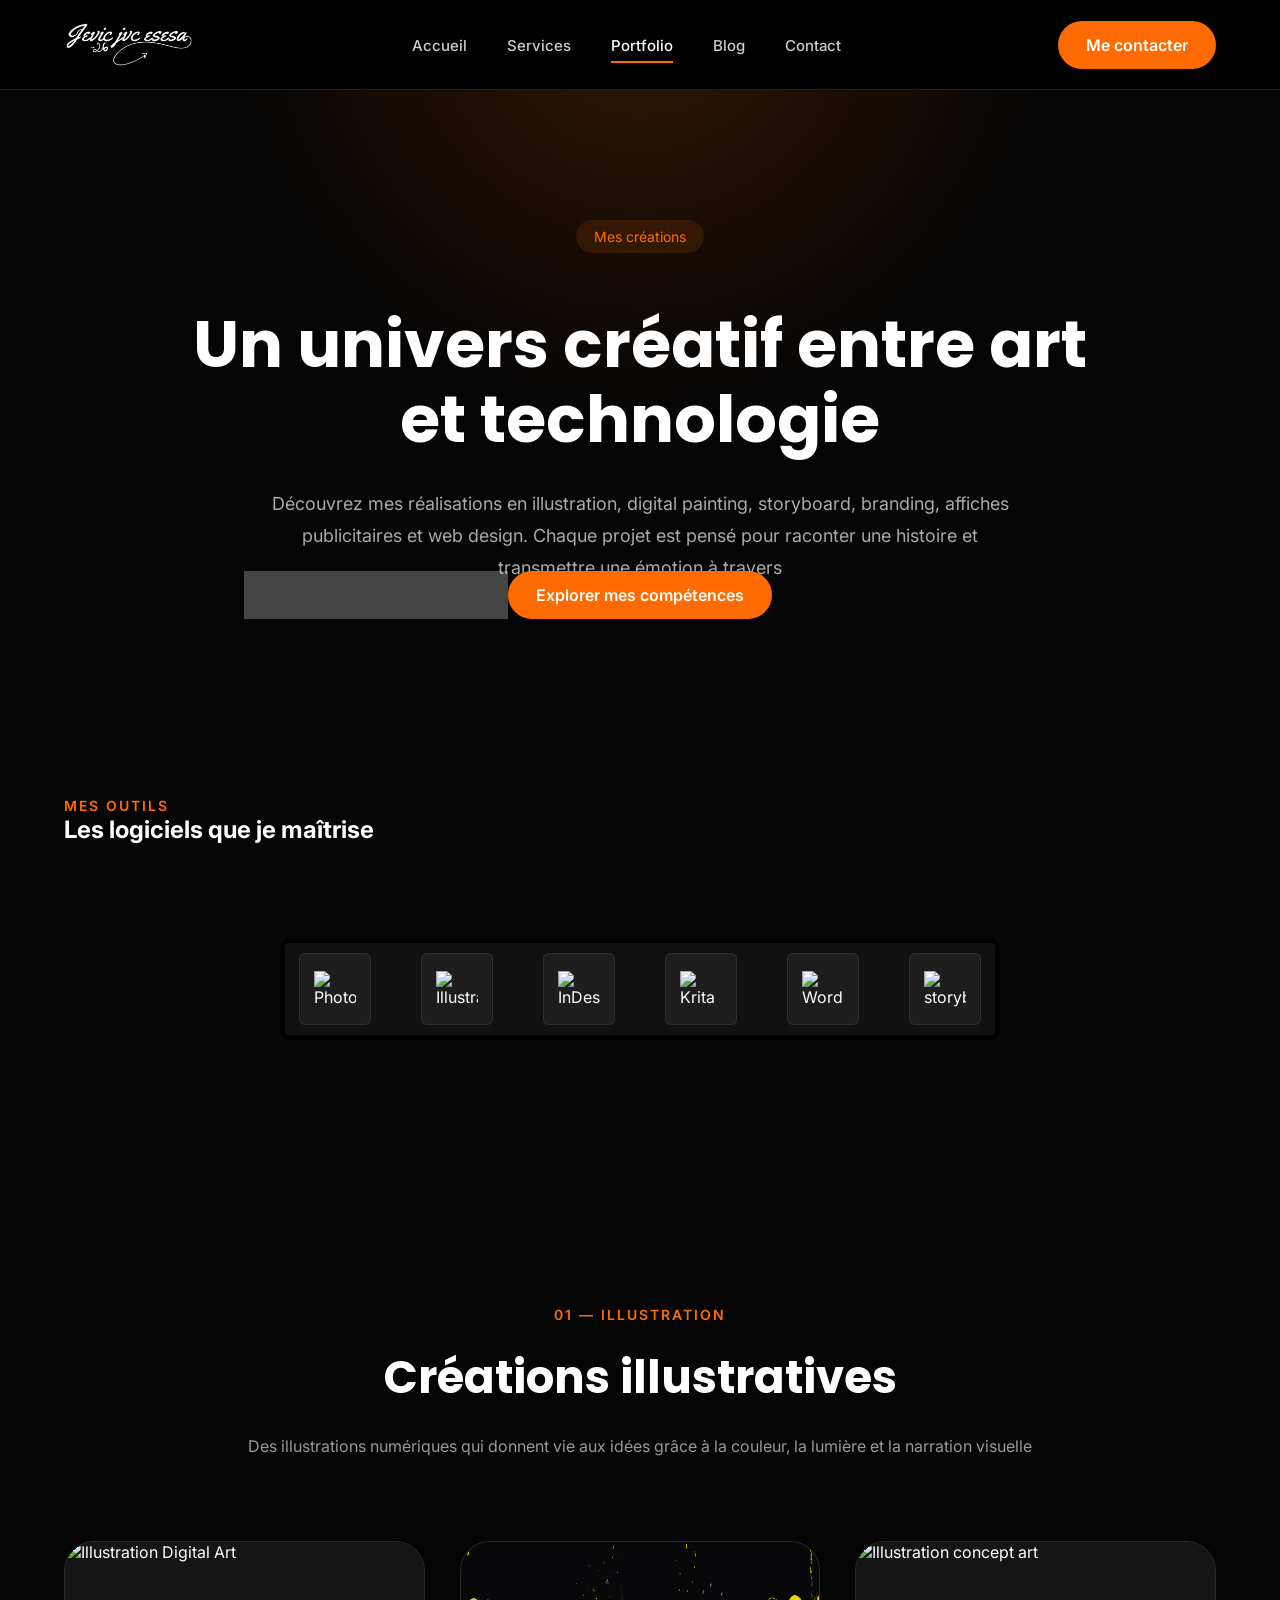
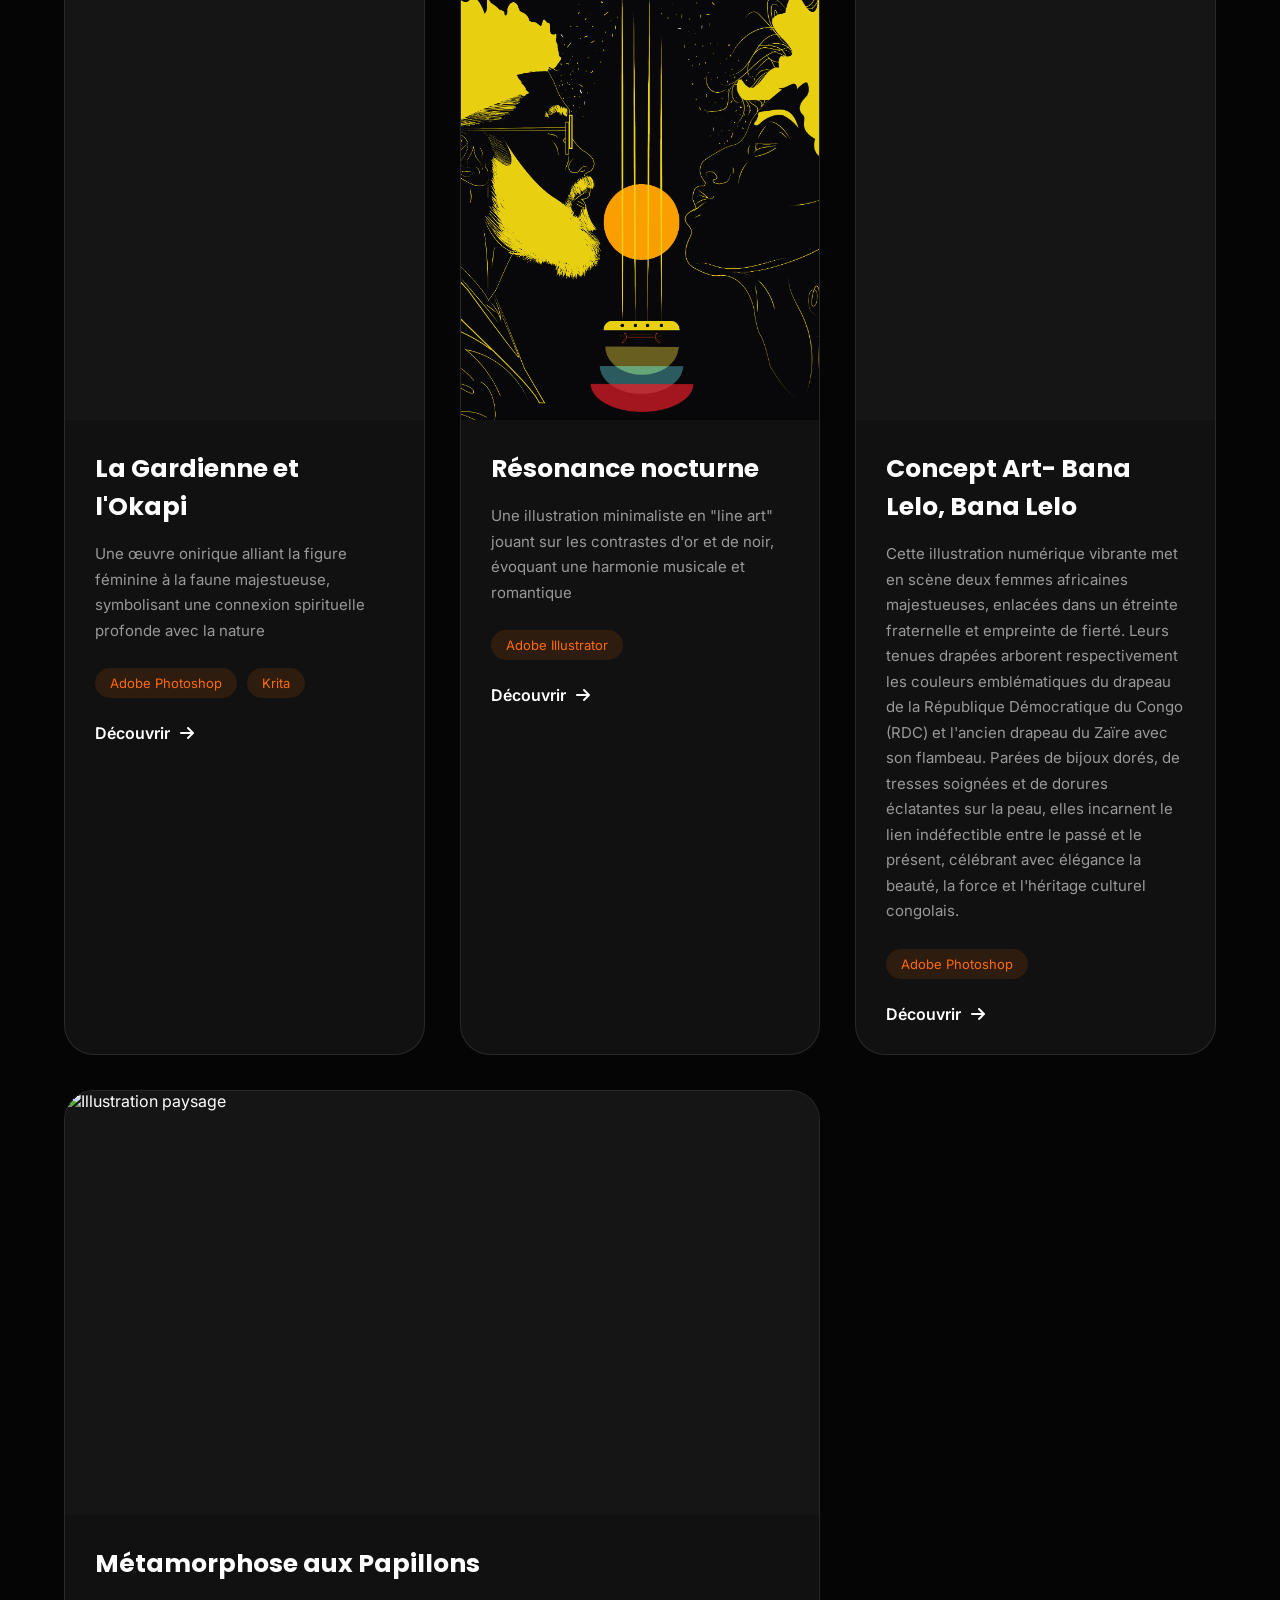
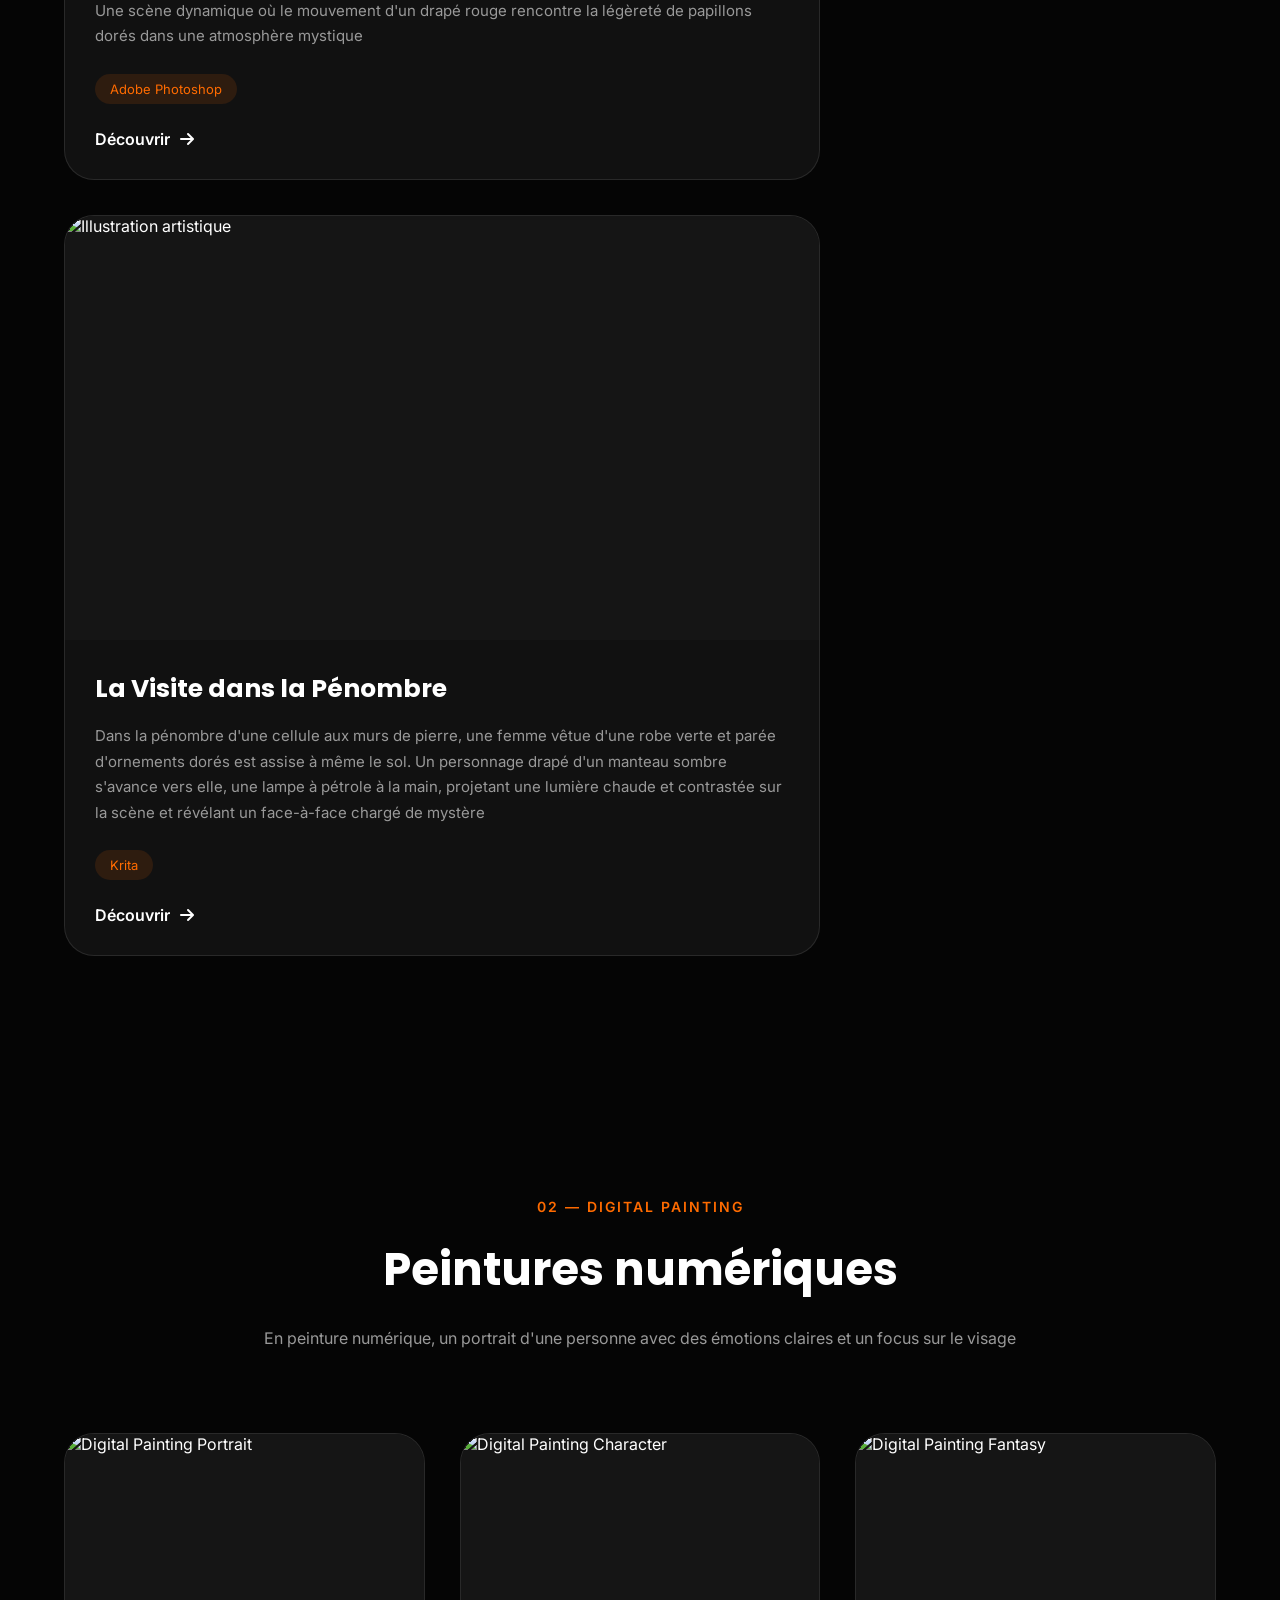
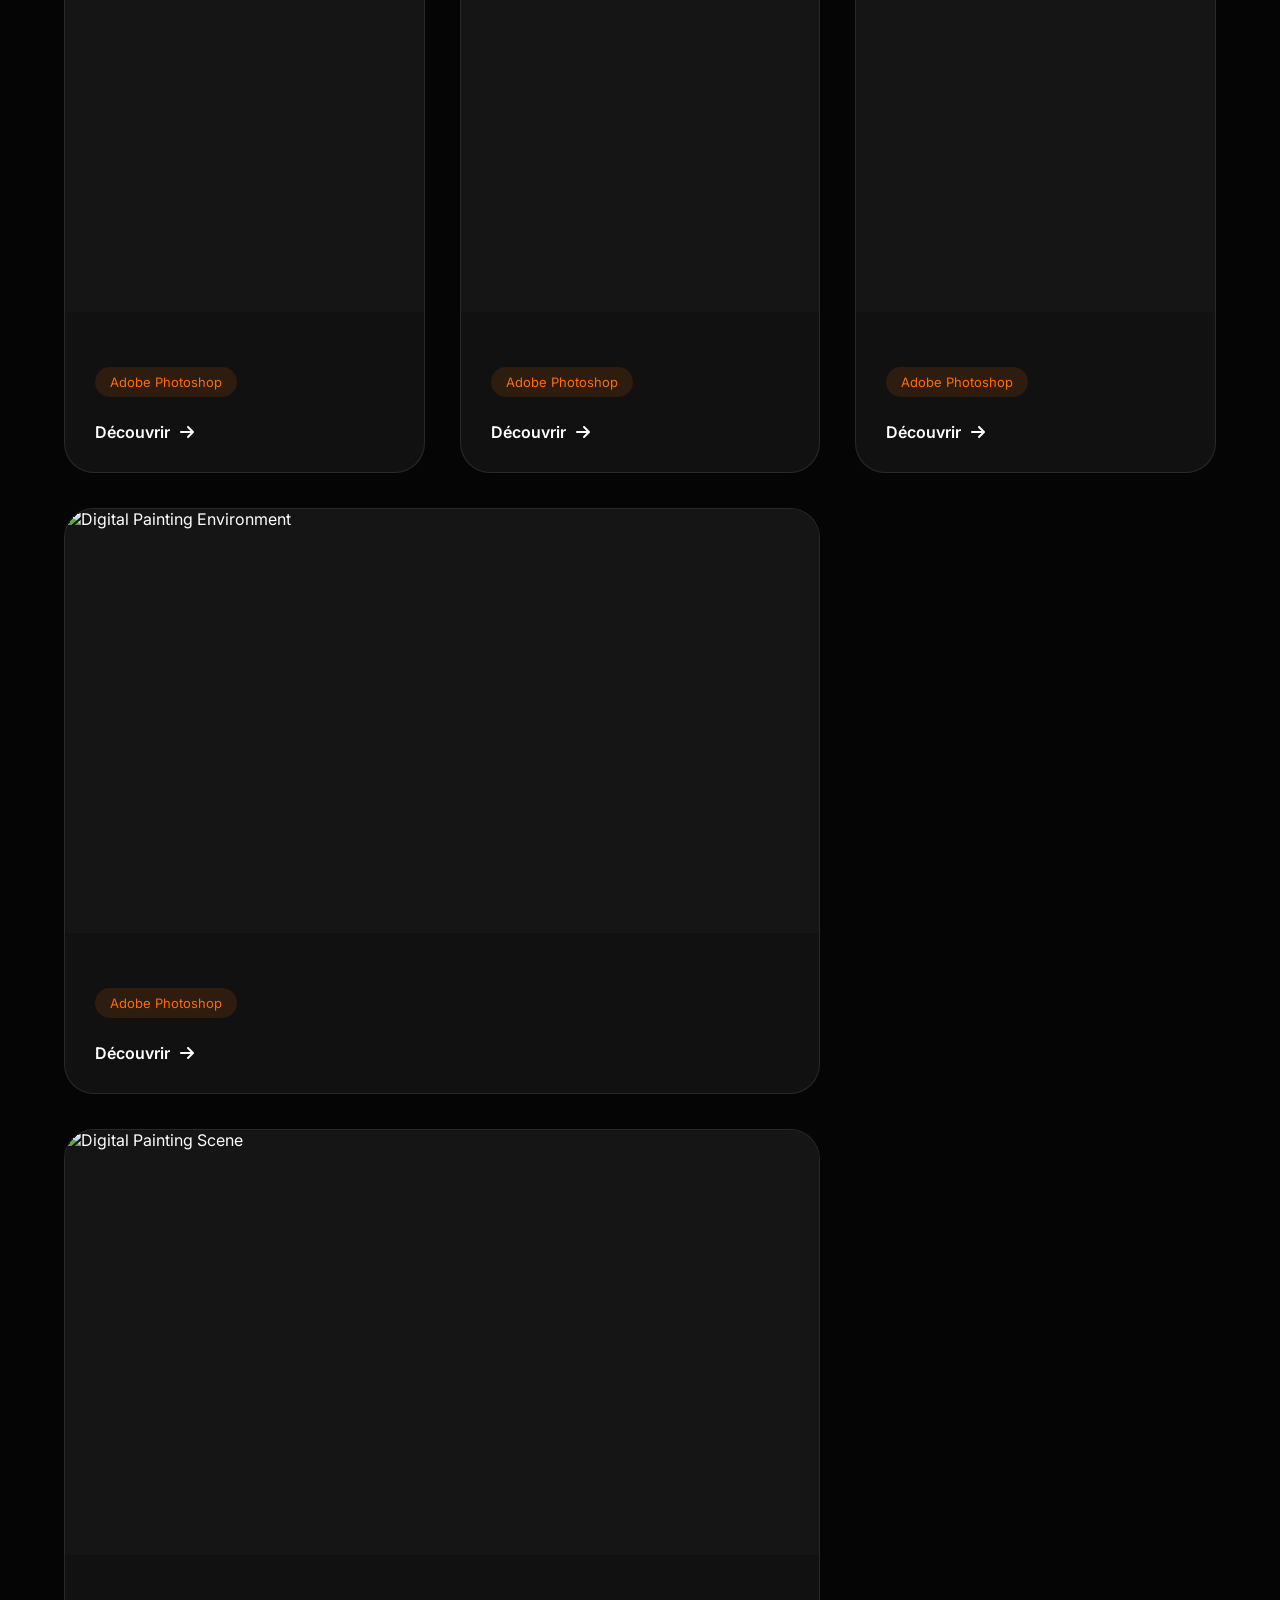
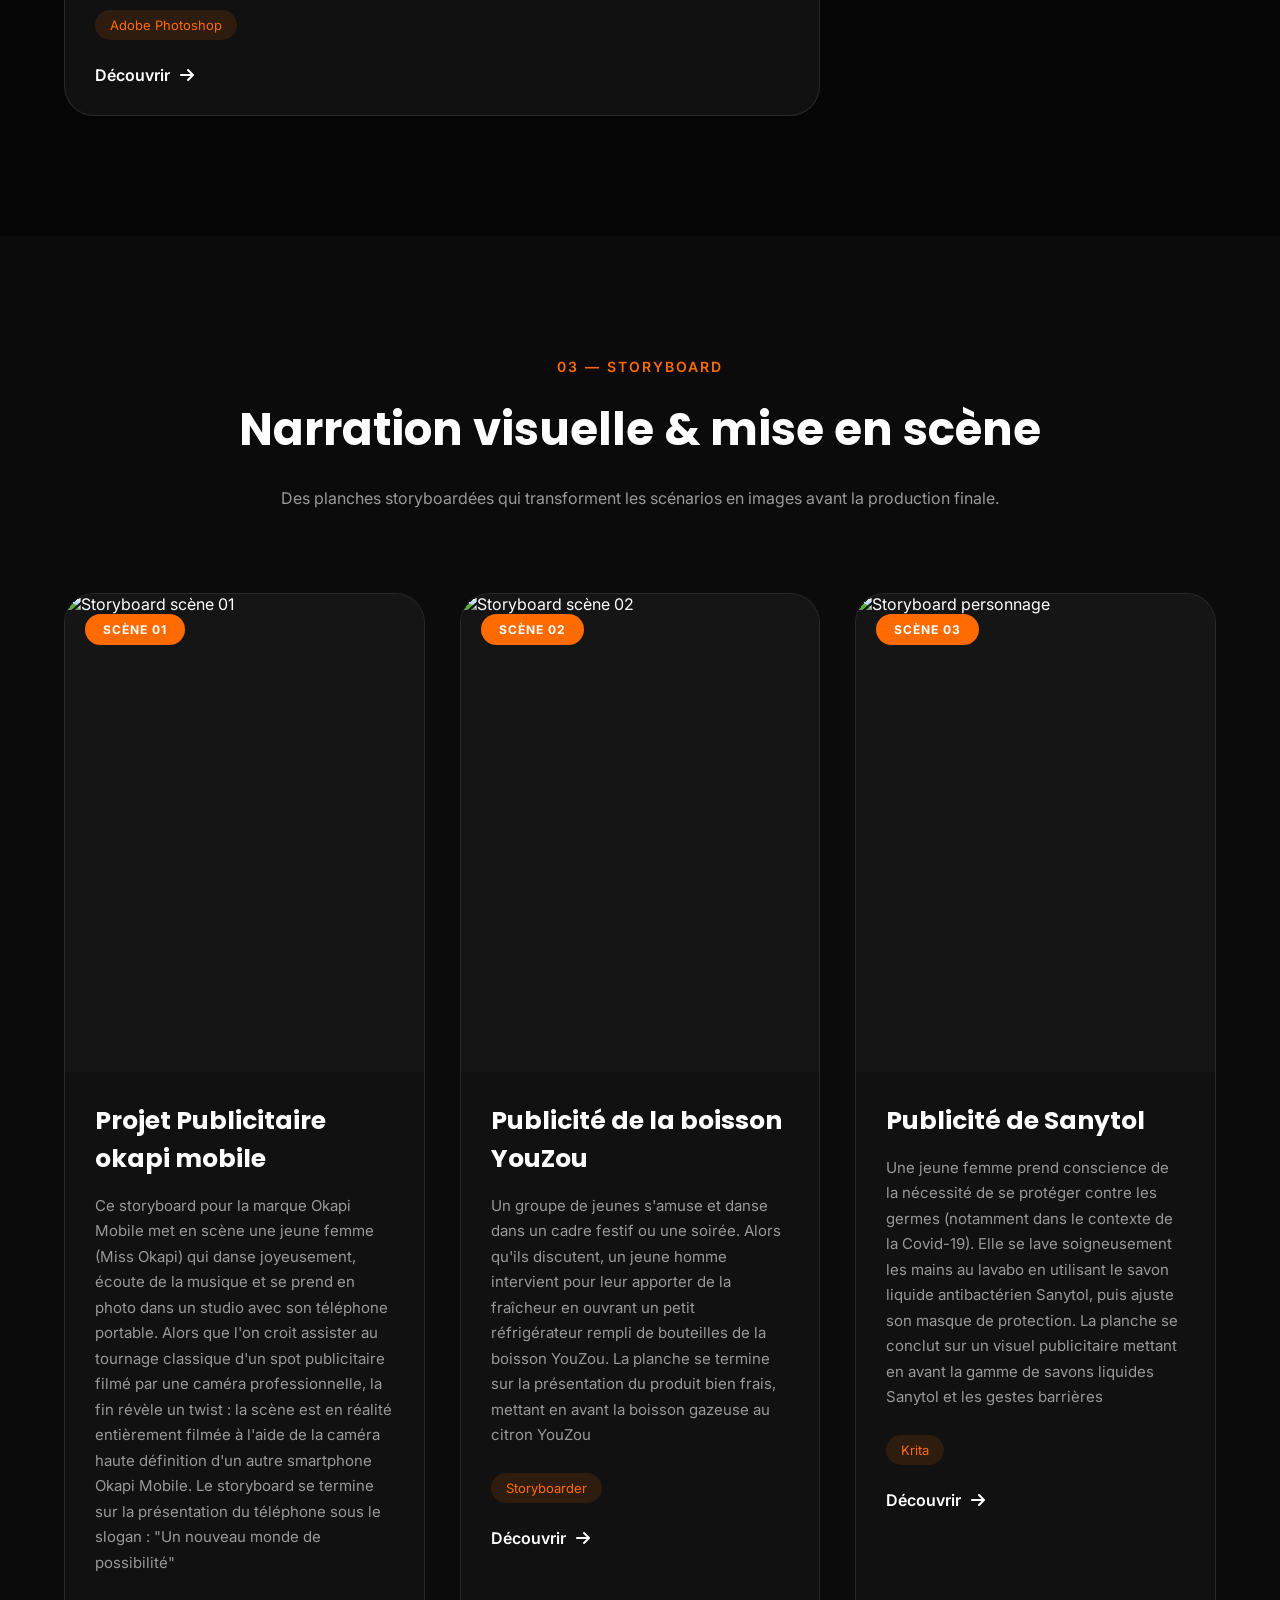
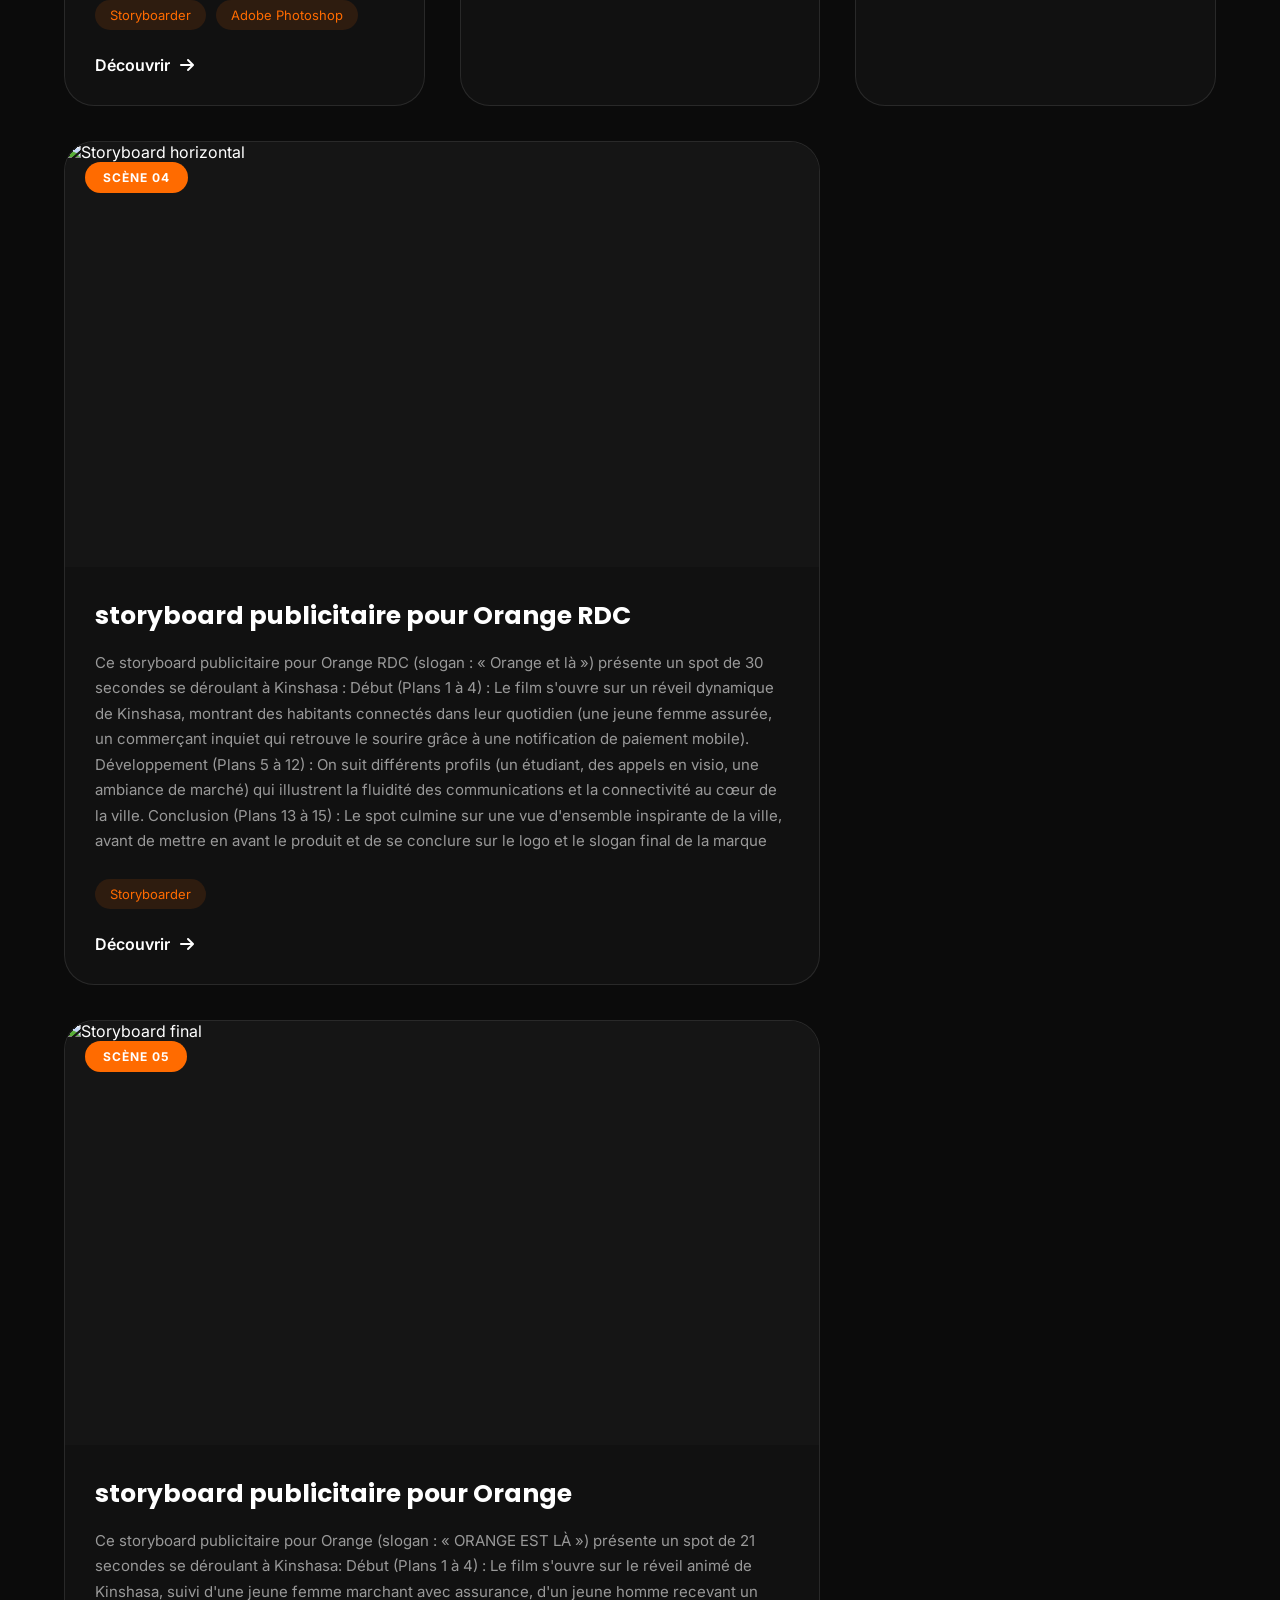
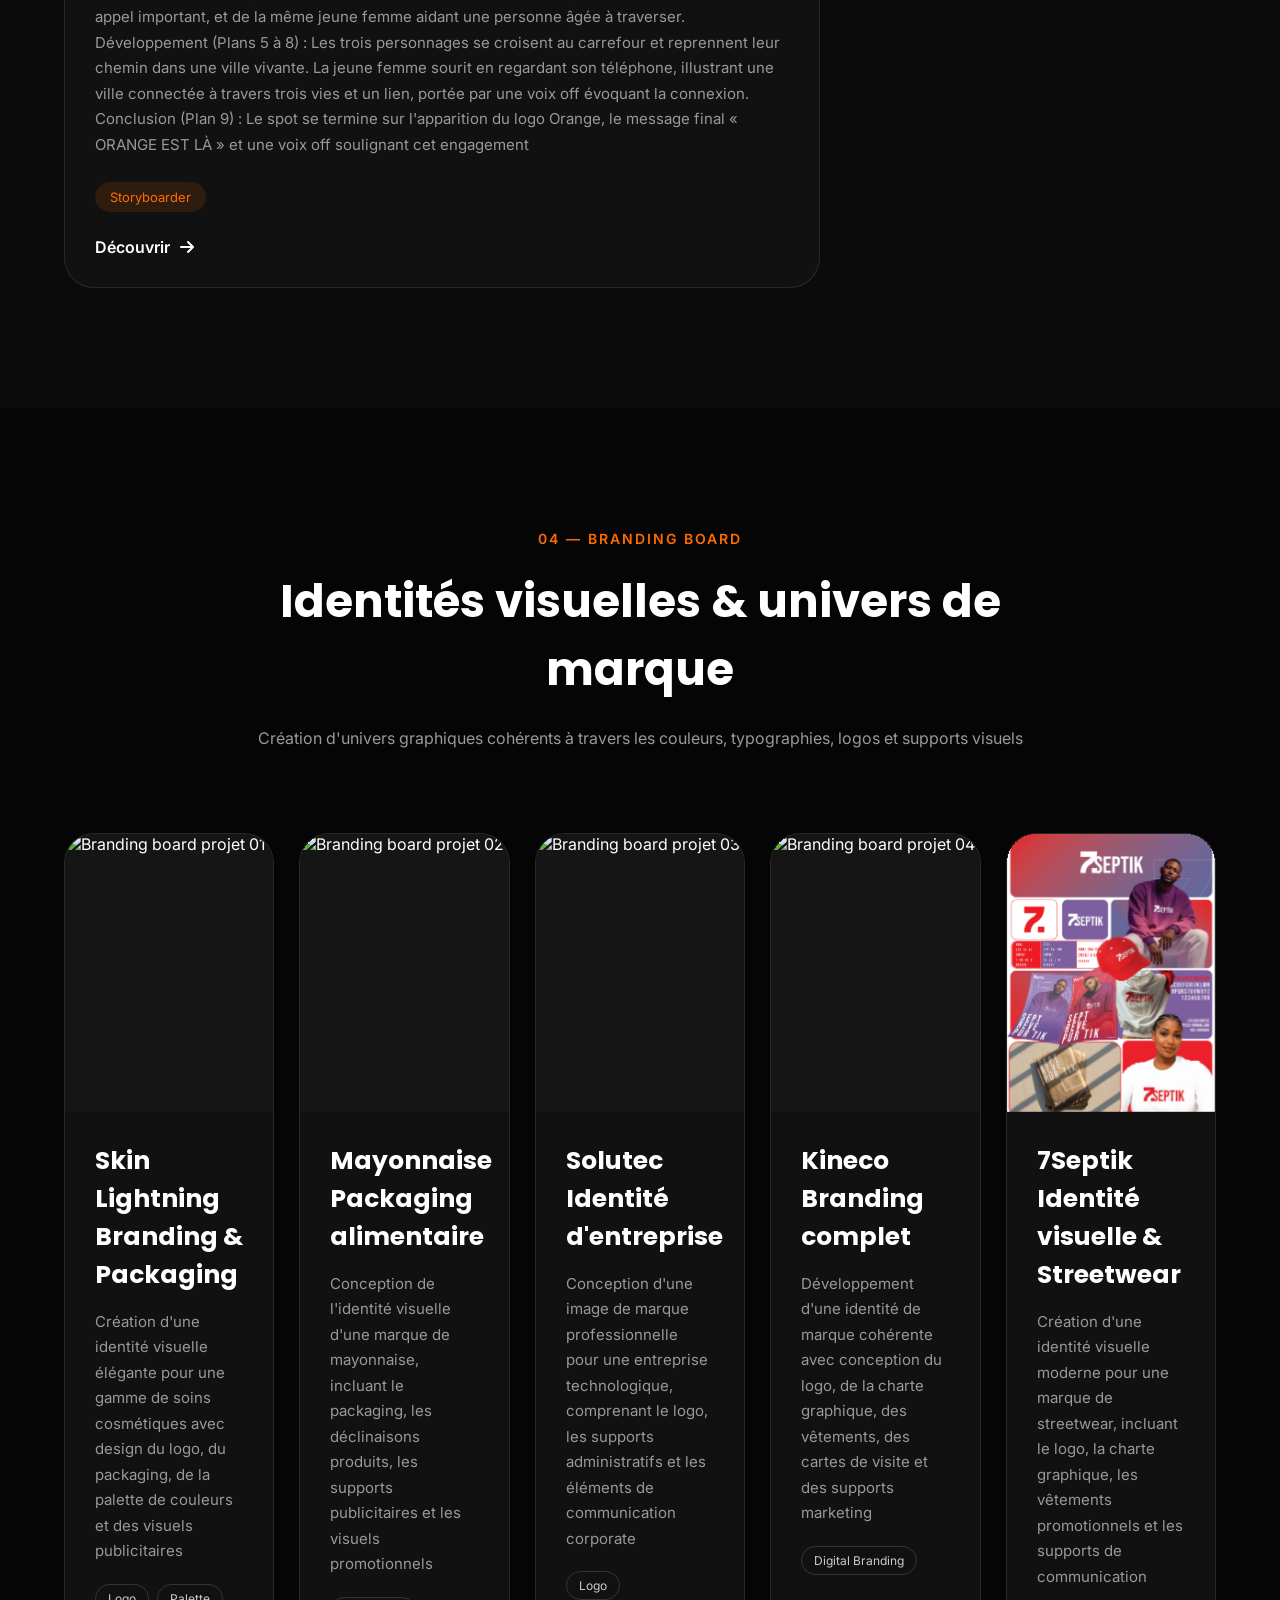
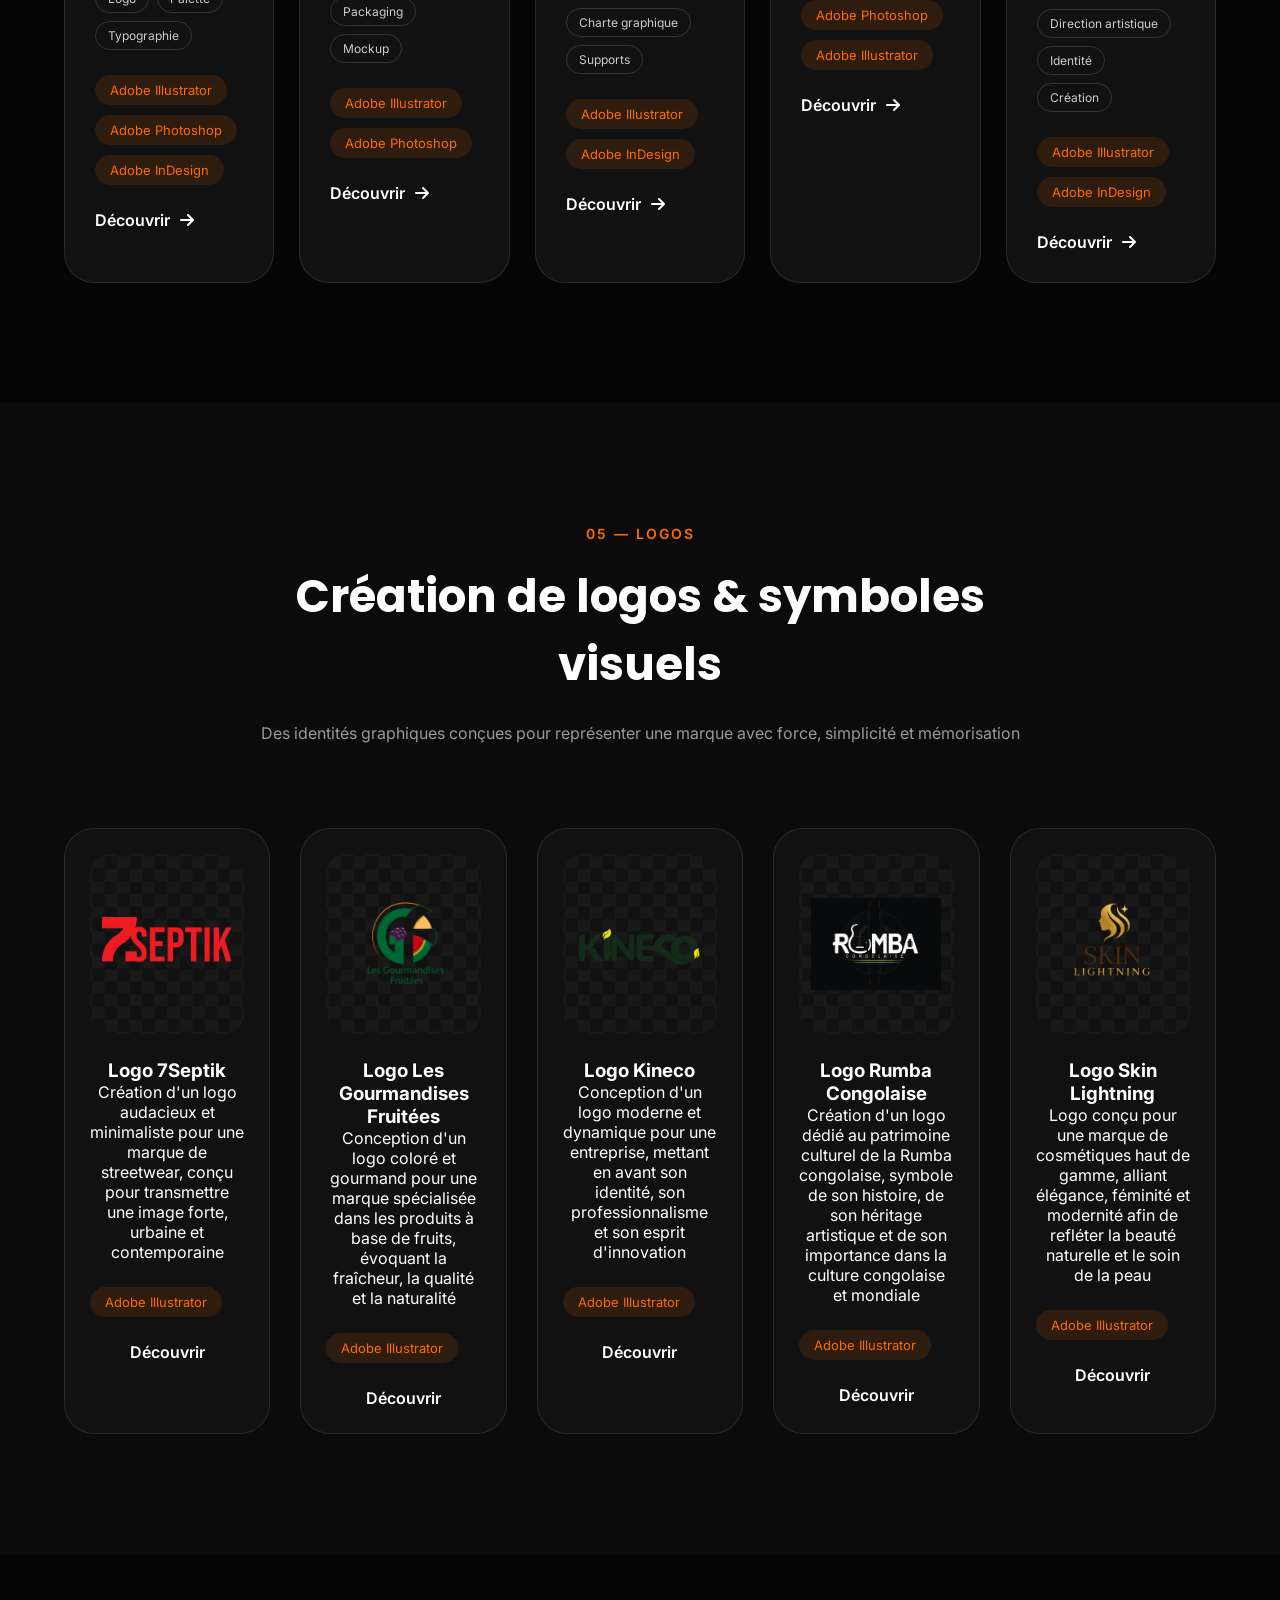
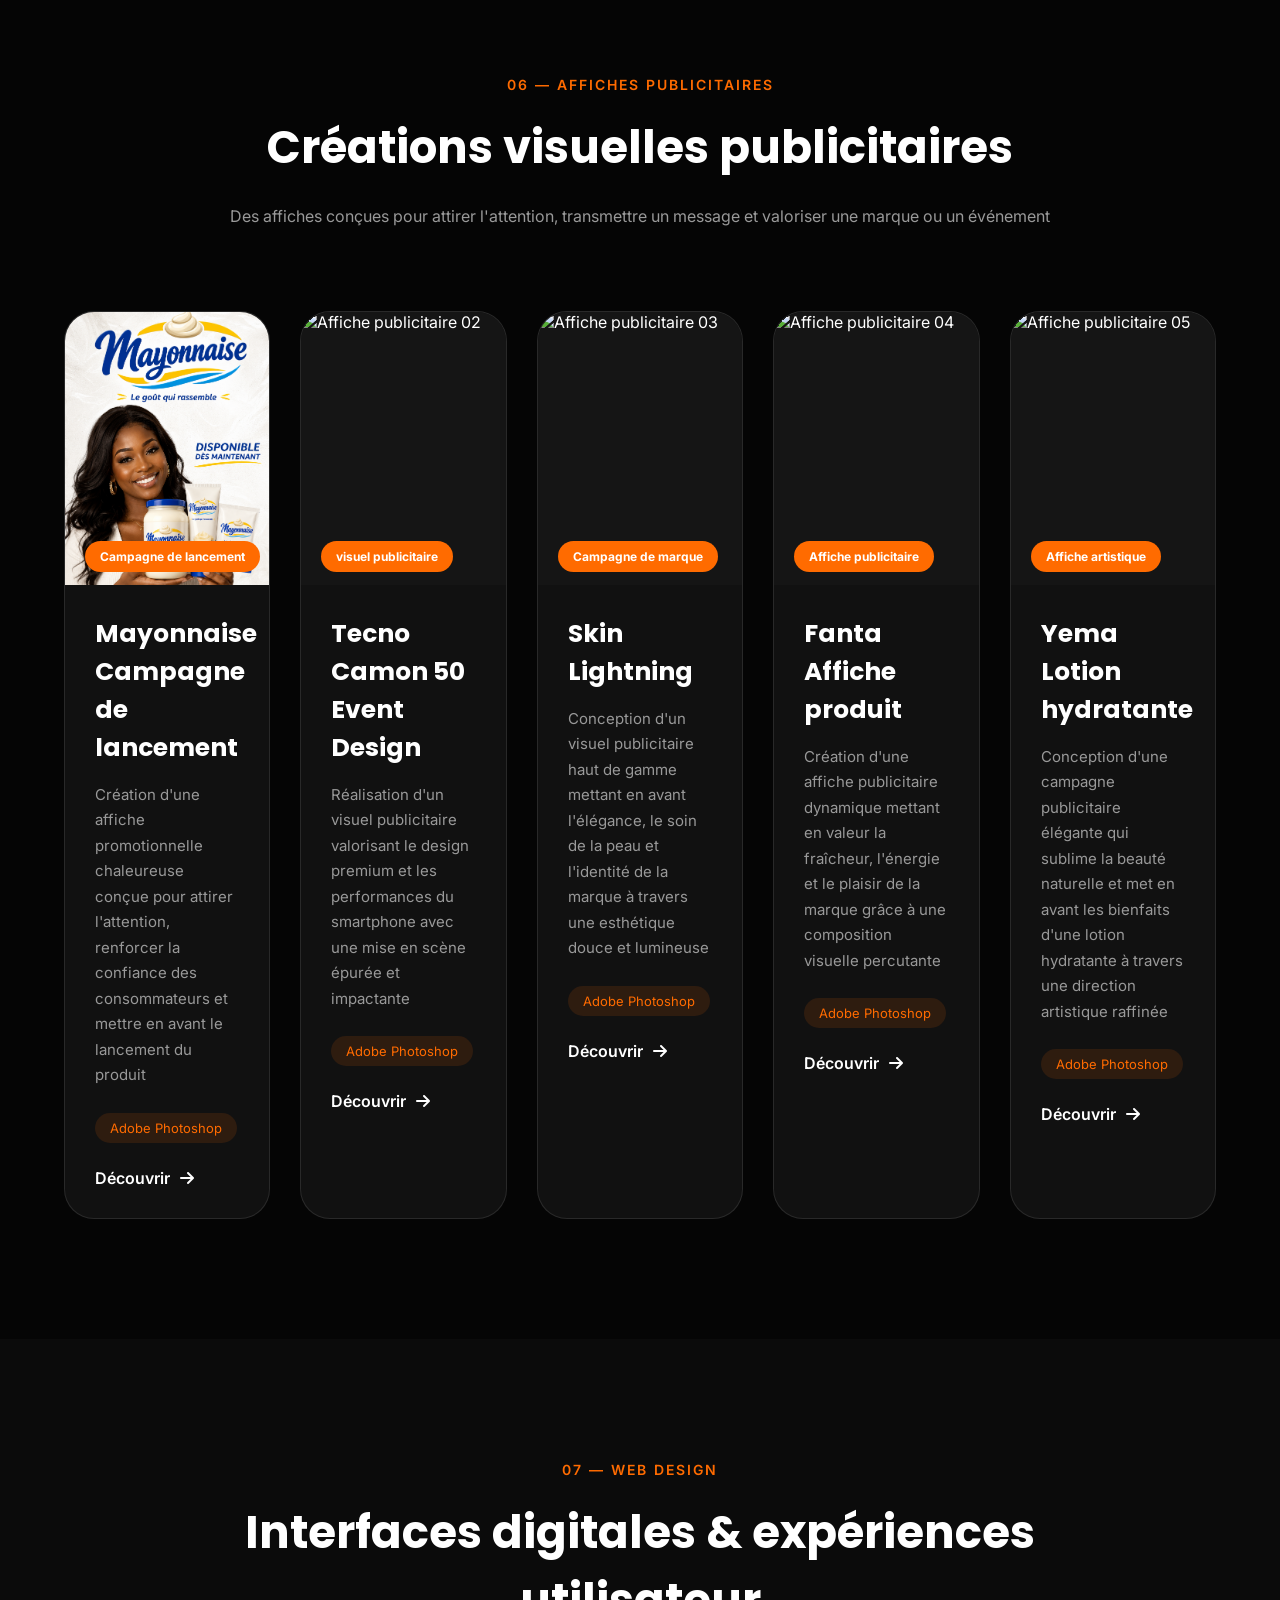
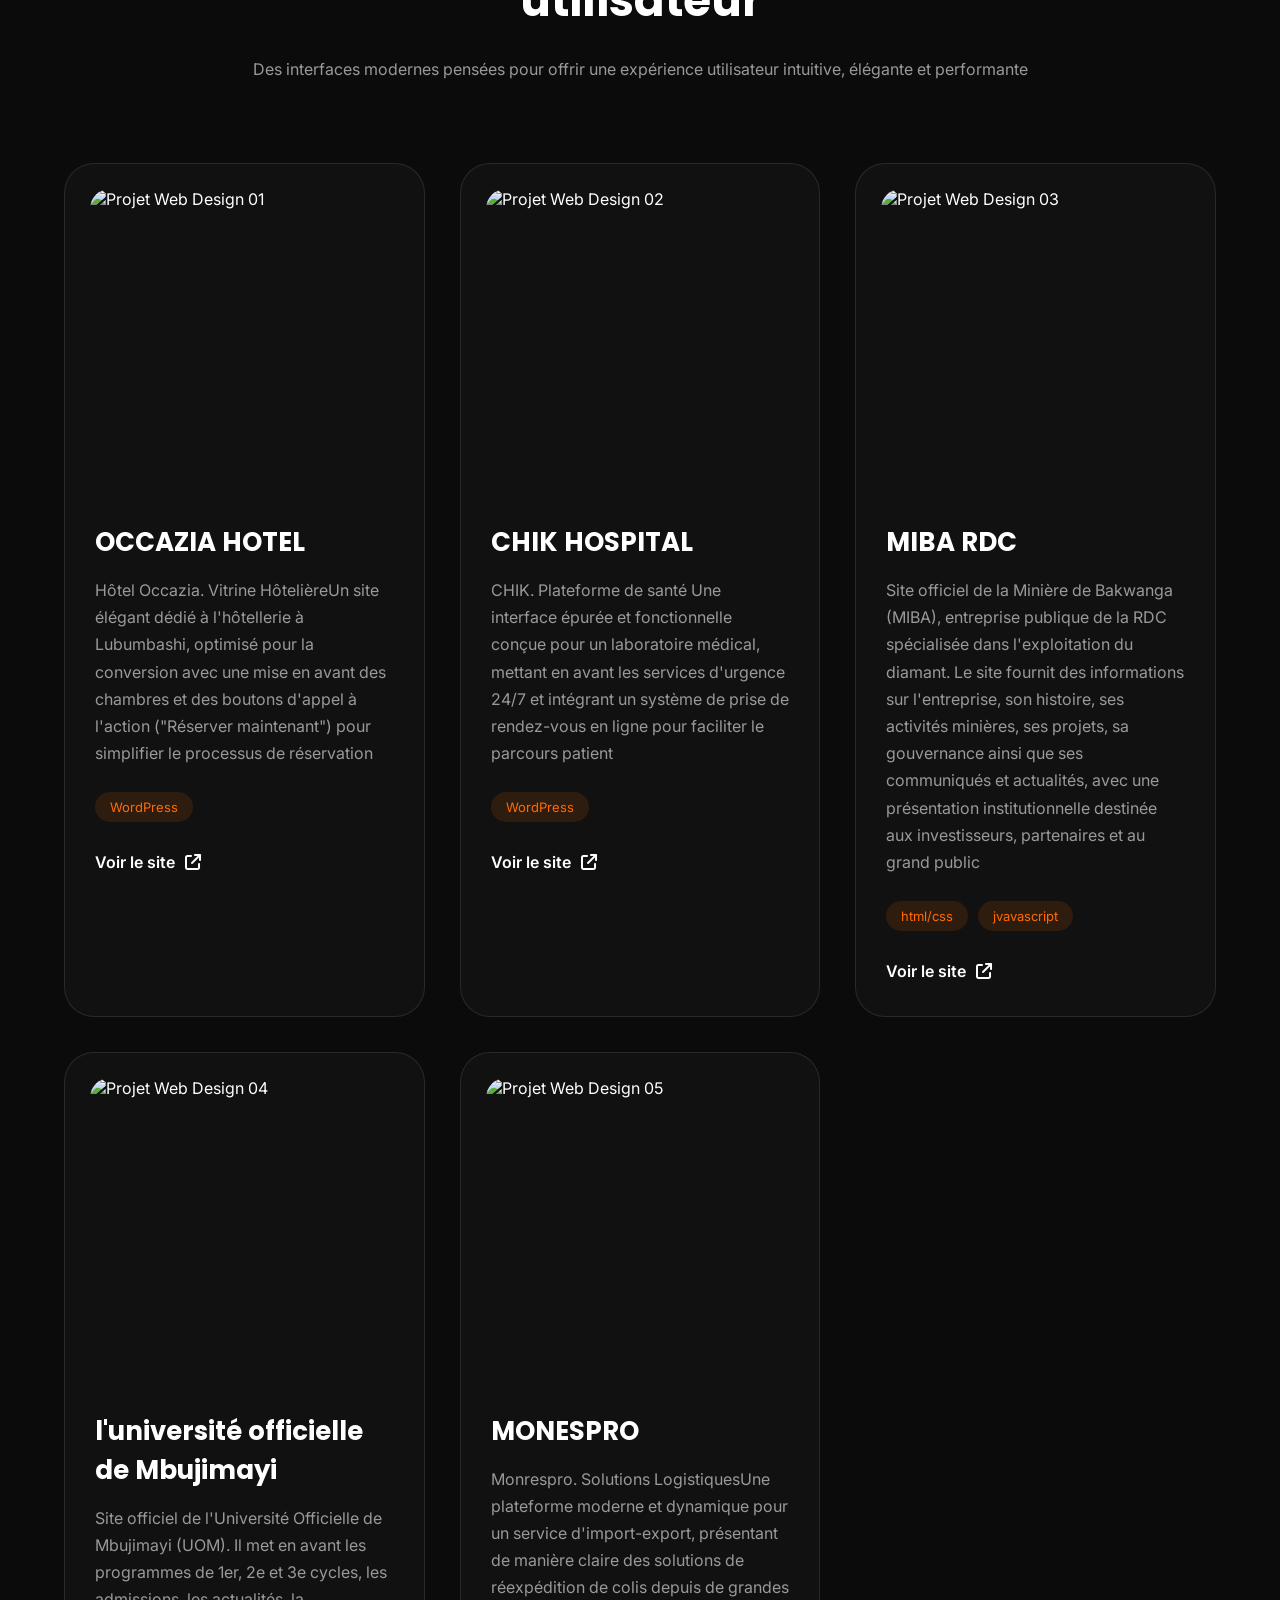
==== portfolio.html @ ac209c05 "Add files via upload" ====
<!DOCTYPE html>
<html lang="fr">

<head>

<meta charset="UTF-8">
<meta name="viewport" content="width=device-width, initial-scale=1.0">

<title>Portfolio | Jevic Esesa</title>


<link rel="stylesheet" href="css/home.css">
<link rel="stylesheet" href="css/portfolio.css">
<link rel="stylesheet" href="css/responsive.css">
<link rel="stylesheet" href="css/animations.css">


<link href="https://fonts.googleapis.com/css2?family=Inter:wght@400;500;600;700;800&family=Poppins:wght@600;700;800&display=swap" rel="stylesheet">


<link rel="stylesheet" href="https://cdnjs.cloudflare.com/ajax/libs/font-awesome/6.5.0/css/all.min.css">


</head>

<script src="js/main.js"></script>
<script src="js/portfolio.js"></script>

<body>




<!-- ================= HEADER ================= -->


<header class="header">


<div class="container nav-container">


<!-- LOGO -->

<a href="index.html" class="logo">

<img src="assets/logos/jvc logo.jpg"
alt="Logo Jevic Esesa">

</a>





<!-- MENU -->


<nav class="nav">

<ul>


<li>
<a href="index.html">
Accueil
</a>
</li>


<li>
<a href="services.html">
Services
</a>
</li>


<li>
<a href="portfolio.html" class="active">
Portfolio
</a>
</li>


<li>
<a href="blog.html">
Blog
</a>
</li>


<li>
<a href="contact.html">
Contact
</a>
</li>


</ul>

</nav>





<a href="contact.html" class="btn-primary">

Me contacter

</a>





<div class="menu-toggle">

<i class="fa-solid fa-bars"></i>

</div>



</div>


</header>








<!-- ================= HERO PORTFOLIO ================= -->



<section class="portfolio-hero">


<div class="container">


<span class="hero-tag">

Mes créations

</span>




<h1>

Un univers créatif
entre art et technologie

</h1>




<p>

Découvrez mes réalisations en illustration,
digital painting, storyboard, branding,
affiches publicitaires et web design.

Chaque projet est pensé pour raconter
une histoire et transmettre une émotion à travers

</p>




<a href="#competences" class="btn-primary">

Explorer mes compétences

</a>



</div>


</section>





<!-- ================= COMPETENCES ================= -->


<section class="skills-section" id="competences">


<div class="container">



<div class="section-title">


<span class="section-tag">

Mes outils

</span>


<h2>

Les logiciels que je maîtrise

</h2>


</div>

<!-- ZONE ANIMATION PERSONNALISEE -->


<div class="custom-animation-zone">


<!--
============================================

INSERER ICI TON CODE D'ANIMATION
DES LOGOS LOGICIELS

============================================
-->
<div class="tools-section">

    <div class="tools-bar">
        <div class="tool-item" data-name="Photoshop">
            <img src="https://images.seeklogo.com/logo-png/38/1/adobe-photoshop-logo-png_seeklogo-380560.png" alt="Photoshop">
        </div>

        <div class="tool-item" data-name="Illustrator">
            <img src="https://images.seeklogo.com/logo-png/38/1/adobe-illustrator-logo-png_seeklogo-380559.png" alt="Illustrator">
        </div>

        <div class="tool-item" data-name="InDesign">
            <img src="https://images.seeklogo.com/logo-png/38/1/adobe-indesign-logo-png_seeklogo-380561.png" alt="InDesign">
        </div>

        <div class="tool-item" data-name="Krita">
            <img src="https://images.seeklogo.com/logo-png/51/1/krita-logo-png_seeklogo-510258.png" alt="Krita">
        </div>

        <div class="tool-item" data-name="WordPress">
            <img src="https://images.seeklogo.com/logo-png/29/1/wordpress-icon-logo-png_seeklogo-299143.png" alt="WordPress">
        </div>
                <div class="tool-item" data-name="storyboarder">
            <img src="https://appimage.github.io/database/storyboarder/icons/512x512/storyboarder.png" alt="storyboarder">
        </div>
    </div>
</div>



</div>



</div>


</section>
<!-- ================= ILLUSTRATION PORTFOLIO ================= -->


<section class="portfolio-category illustration-section">


<div class="container">



<div class="category-header">


<span class="section-tag">

01 — Illustration

</span>


<h2>

Créations illustratives

</h2>


<p>

Des illustrations numériques qui donnent
vie aux idées grâce à la couleur,
la lumière et la narration visuelle 

</p>


</div>






<div class="illustration-grid">





<!-- PROJET 1 VERTICAL -->


<article class="project-card vertical">


<div class="project-image">


<img src="assets/images/K2.jpg"
alt="Illustration Digital Art">


</div>




<div class="project-content">


<h3>

La Gardienne et l'Okapi

</h3>



<p>

Une œuvre onirique alliant la figure féminine à la faune majestueuse, 
symbolisant une connexion spirituelle profonde avec la nature

</p>



<div class="project-info">


<span>
Adobe Photoshop
</span>


<span>
Krita
</span>


</div>




<a href="assets/images/K2.jpg" class="project-btn">

Découvrir

<i class="fa-solid fa-arrow-right"></i>

</a>



</div>


</article>









<!-- PROJET 2 VERTICAL -->


<article class="project-card vertical">


<div class="project-image">


<img src="assets/images/AFFICHE copy-01.jpg"
alt="Illustration personnage">


</div>




<div class="project-content">


<h3>

Résonance nocturne

</h3>



<p>

Une illustration minimaliste en "line art" jouant sur les contrastes d'or et de noir, 
évoquant une harmonie musicale et romantique

</p>



<div class="project-info">


<span>
Adobe Illustrator
</span>

</div>




<a href="assets/images/AFFICHE copy-01.jpg" class="project-btn">

Découvrir

<i class="fa-solid fa-arrow-right"></i>

</a>



</div>


</article>










<!-- PROJET 3 VERTICAL -->


<article class="project-card vertical">


<div class="project-image">


<img src="assets/images/BANA LEO BANA LELO.jpg"
alt="Illustration concept art">


</div>




<div class="project-content">


<h3>

Concept Art- Bana Lelo, Bana Lelo

</h3>



<p>

Cette illustration numérique vibrante met en scène deux femmes africaines majestueuses, enlacées dans un étreinte fraternelle et empreinte de fierté. Leurs tenues drapées arborent respectivement les couleurs emblématiques du drapeau de la République Démocratique du Congo (RDC) et l'ancien drapeau du Zaïre avec son flambeau.

Parées de bijoux dorés, de tresses soignées et de dorures éclatantes sur la peau, elles incarnent le lien indéfectible entre le passé et le présent, célébrant avec élégance la beauté, la force et l'héritage culturel congolais.

</p>



<div class="project-info">


<span>
Adobe Photoshop
</span>

</div>




<a href="assets/images/BANA LEO BANA LELO.jpg" class="project-btn">

Découvrir

<i class="fa-solid fa-arrow-right"></i>

</a>



</div>


</article>









<!-- PROJET 4 HORIZONTAL -->


<article class="project-card horizontal">


<div class="project-image">


<img src="assets/images/A5.jpg"
alt="Illustration paysage">


</div>




<div class="project-content">


<h3>

Métamorphose aux Papillons

</h3>



<p>

Une scène dynamique où le mouvement d'un drapé rouge rencontre la légèreté de papillons dorés dans une atmosphère mystique

</p>



<div class="project-info">


<span>
Adobe Photoshop
</span>

</div>




<a href="assets/images/A5.jpg" class="project-btn">

Découvrir

<i class="fa-solid fa-arrow-right"></i>

</a>



</div>


</article>









<!-- PROJET 5 HORIZONTAL -->


<article class="project-card horizontal">


<div class="project-image">


<img src="assets/images/PLANCHE 2 C.jpg"
alt="Illustration artistique">


</div>




<div class="project-content">


<h3>

La Visite dans la Pénombre

</h3>



<p>

Dans la pénombre d'une cellule aux murs de pierre, une femme vêtue d'une robe verte et parée d'ornements dorés est assise à même le sol. 
Un personnage drapé d'un manteau sombre s'avance vers elle, une lampe à pétrole à la main, 
projetant une lumière chaude et contrastée sur la scène et révélant un face-à-face chargé de mystère

</p>



<div class="project-info">


<span>
Krita
</span>
</div>




<a href="assets/images/PLANCHE 2 C.jpg" class="project-btn">

Découvrir

<i class="fa-solid fa-arrow-right"></i>

</a>



</div>


</article>





</div>


</div>


</section>

<!-- ================= DIGITAL PAINTING PORTFOLIO ================= -->


<section class="portfolio-category digital-painting-section">


<div class="container">



<div class="category-header">


<span class="section-tag">

02 — Digital Painting

</span>


<h2>

Peintures numériques

</h2>


<p>

En peinture numérique, un portrait d'une personne avec des émotions claires et un focus sur le visage 

</p>


</div>






<div class="digital-grid">





<!-- PROJET 1 VERTICAL -->


<article class="project-card vertical">


<div class="project-image">


<img src="assets/images/MAMAN 2.jpg"
alt="Digital Painting Portrait">


</div>




<div class="project-content">


<div class="project-info">


<span>
Adobe Photoshop
</span>

</div>




<a href="assets/images/MAMAN 2.jpg" class="project-btn">

Découvrir

<i class="fa-solid fa-arrow-right"></i>

</a>



</div>


</article>









<!-- PROJET 2 VERTICAL -->


<article class="project-card vertical">


<div class="project-image">


<img src="assets/images/ALL 3 copiev.jpg"
alt="Digital Painting Character">


</div>




<div class="project-content">



<div class="project-info">


<span>
Adobe Photoshop
</span>


</div>




<a href="assets/images/ALL 3 copiev.jpg" class="project-btn">

Découvrir

<i class="fa-solid fa-arrow-right"></i>

</a>



</div>


</article>









<!-- PROJET 3 VERTICAL -->


<article class="project-card vertical">


<div class="project-image">


<img src="assets/images/DD.jpg"
alt="Digital Painting Fantasy">


</div>




<div class="project-content">



<div class="project-info">


<span>
Adobe Photoshop
</span>

</div>




<a href="assets/images/DD.jpg" class="project-btn">

Découvrir

<i class="fa-solid fa-arrow-right"></i>

</a>



</div>


</article>









<!-- PROJET 4 HORIZONTAL -->


<article class="project-card horizontal">


<div class="project-image">


<img src="assets/images/AXEL 3.jpg"
alt="Digital Painting Environment">


</div>




<div class="project-content">

<div class="project-info">


<span>
Adobe Photoshop
</span>


</div>




<a href="assets/images/AXEL 3.jpg" class="project-btn">

Découvrir

<i class="fa-solid fa-arrow-right"></i>

</a>



</div>


</article>









<!-- PROJET 5 HORIZONTAL -->


<article class="project-card horizontal">


<div class="project-image">


<img src="assets/images/ll.jpg"
alt="Digital Painting Scene">


</div>




<div class="project-content">





<div class="project-info">

<span>
Adobe Photoshop
</span>

</div>


<a href="assets/images/ll.jpg" class="project-btn">

Découvrir

<i class="fa-solid fa-arrow-right"></i>

</a>



</div>


</article>



</div>


</div>


</section>

<!-- ================= STORYBOARD PORTFOLIO ================= -->


<section class="portfolio-category storyboard-section">


<div class="container">



<div class="category-header">


<span class="section-tag">

03 — Storyboard

</span>


<h2>

Narration visuelle & mise en scène

</h2>


<p>

Des planches storyboardées qui transforment
les scénarios en images avant la production finale.

</p>


</div>






<div class="storyboard-grid">






<!-- STORYBOARD 01 VERTICAL -->


<article class="project-card storyboard-card vertical">


<div class="project-image">


<img src="assets/images/PLANCHE BD GRAPHISME .jpg"
alt="Storyboard scène 01">


<div class="scene-number">

SCÈNE 01

</div>


</div>




<div class="project-content">


<h3>

Projet Publicitaire okapi mobile

</h3>



<p>

Ce storyboard pour la marque Okapi Mobile met en scène une jeune femme (Miss Okapi) qui danse joyeusement, écoute de la musique et se prend en photo dans un studio avec son téléphone portable.

Alors que l'on croit assister au tournage classique d'un spot publicitaire filmé par une caméra professionnelle, la fin révèle un twist : la scène est en réalité entièrement filmée à l'aide de la caméra haute définition d'un autre smartphone Okapi Mobile. Le storyboard se termine sur la présentation du téléphone sous le slogan : "Un nouveau monde de possibilité"

</p>



<div class="project-info">


<span>
Storyboarder
</span>


<span>
Adobe Photoshop
</span>


</div>




<a href="assets/images/PLANCHE BD GRAPHISME .jpg" class="project-btn">

Découvrir

<i class="fa-solid fa-arrow-right"></i>

</a>


</div>


</article>









<!-- STORYBOARD 02 VERTICAL -->


<article class="project-card storyboard-card vertical">


<div class="project-image">


<img src="assets/images/TRIX BD F.jpg"
alt="Storyboard scène 02">


<div class="scene-number">

SCÈNE 02

</div>


</div>




<div class="project-content">


<h3>

Publicité de la boisson YouZou

</h3>



<p>

Un groupe de jeunes s'amuse et danse dans un cadre festif ou une soirée. Alors qu'ils discutent, un jeune homme intervient pour leur apporter de la fraîcheur en ouvrant un petit réfrigérateur rempli de bouteilles de la boisson YouZou. La planche se termine sur la présentation du produit bien frais, mettant en avant la boisson gazeuse au citron YouZou

</p>



<div class="project-info">


<span>
Storyboarder
</span>

</div>




<a href="assets/images/TRIX BD F.jpg" class="project-btn">

Découvrir

<i class="fa-solid fa-arrow-right"></i>

</a>


</div>


</article>









<!-- STORYBOARD 03 VERTICAL -->


<article class="project-card storyboard-card vertical">


<div class="project-image">


<img src="assets/images/JVC ILLUSTRATION A2.jpg"
alt="Storyboard personnage">


<div class="scene-number">

SCÈNE 03

</div>


</div>




<div class="project-content">


<h3>

Publicité de Sanytol

</h3>



<p>

Une jeune femme prend conscience de la nécessité de se protéger contre les germes (notamment dans le contexte de la Covid-19). Elle se lave soigneusement les mains au lavabo en utilisant le savon liquide antibactérien Sanytol, puis ajuste son masque de protection. La planche se conclut sur un visuel publicitaire mettant en avant la gamme de savons liquides Sanytol et les gestes barrières

</p>



<div class="project-info">

<span>
Krita
</span>


</div>




<a href="assets/images/JVC ILLUSTRATION A2.jpg" class="project-btn">

Découvrir

<i class="fa-solid fa-arrow-right"></i>

</a>


</div>


</article>









<!-- STORYBOARD 04 HORIZONTAL -->


<article class="project-card storyboard-card horizontal">


<div class="project-image">


<img src="assets/images/Storyboard Orange 1.png"
alt="Storyboard horizontal">


<div class="scene-number">

SCÈNE 04

</div>


</div>




<div class="project-content">


<h3>

storyboard publicitaire pour Orange RDC

</h3>



<p>

Ce storyboard publicitaire pour Orange RDC (slogan : « Orange et là ») présente un spot de 30 secondes se déroulant à Kinshasa :

Début (Plans 1 à 4) : Le film s'ouvre sur un réveil dynamique de Kinshasa, montrant des habitants connectés dans leur quotidien (une jeune femme assurée, un commerçant inquiet qui retrouve le sourire grâce à une notification de paiement mobile).

Développement (Plans 5 à 12) : On suit différents profils (un étudiant, des appels en visio, une ambiance de marché) qui illustrent la fluidité des communications et la connectivité au cœur de la ville.

Conclusion (Plans 13 à 15) : Le spot culmine sur une vue d'ensemble inspirante de la ville, avant de mettre en avant le produit et de se conclure sur le logo et le slogan final de la marque

</p>



<div class="project-info">


<span>
Storyboarder
</span>

</div>




<a href="assets/images/Storyboard Orange 1.png" class="project-btn">

Découvrir

<i class="fa-solid fa-arrow-right"></i>

</a>


</div>


</article>









<!-- STORYBOARD 05 HORIZONTAL -->


<article class="project-card storyboard-card horizontal">


<div class="project-image">


<img src="assets/images/Storyboard orange.png"
alt="Storyboard final">


<div class="scene-number">

SCÈNE 05

</div>


</div>



<div class="project-content">


<h3>

storyboard publicitaire pour Orange

</h3>



<p>

Ce storyboard publicitaire pour Orange (slogan : « ORANGE EST LÀ ») présente un spot de 21 secondes se déroulant à Kinshasa:

Début (Plans 1 à 4) : Le film s'ouvre sur le réveil animé de Kinshasa, suivi d'une jeune femme marchant avec assurance, d'un jeune homme recevant un appel important, et de la même jeune femme aidant une personne âgée à traverser.

Développement (Plans 5 à 8) : Les trois personnages se croisent au carrefour et reprennent leur chemin dans une ville vivante. La jeune femme sourit en regardant son téléphone, illustrant une ville connectée à travers trois vies et un lien, portée par une voix off évoquant la connexion.

Conclusion (Plan 9) : Le spot se termine sur l'apparition du logo Orange, le message final « ORANGE EST LÀ » et une voix off soulignant cet engagement

</p>



<div class="project-info">


<span>
Storyboarder
</span>

</div>




<a href="assets/images/Storyboard orange.png" class="project-btn">

Découvrir

<i class="fa-solid fa-arrow-right"></i>

</a>


</div>


</article>






</div>


</div>


</section>



<!-- ================= BRANDING BOARD PORTFOLIO ================= -->


<section class="portfolio-category branding-section">


<div class="container">



<div class="category-header">


<span class="section-tag">

04 — Branding Board

</span>


<h2>

Identités visuelles & univers de marque

</h2>


<p>

Création d'univers graphiques cohérents
à travers les couleurs, typographies,
logos et supports visuels

</p>


</div>







<div class="branding-grid">






<!-- BRANDING 01 -->


<article class="project-card branding-card vertical">


<div class="project-image">


<img src="assets/images/Branding-Board Skin Lightning.png"
alt="Branding board projet 01">


</div>




<div class="project-content">


<h3>

Skin Lightning  Branding & Packaging

</h3>



<p>

Création d'une identité visuelle élégante pour une gamme de soins cosmétiques avec design du logo, du packaging, de la palette de couleurs et des visuels publicitaires

</p>




<div class="branding-details">


<span>
Logo
</span>


<span>
Palette
</span>


<span>
Typographie
</span>


</div>



<div class="project-info">


<span>
Adobe Illustrator
</span>


<span>
Adobe Photoshop
</span>


<span>
Adobe InDesign
</span>


</div>





<a href="assets/images/Branding-Board Skin Lightning.png" class="project-btn">

Découvrir

<i class="fa-solid fa-arrow-right"></i>

</a>


</div>


</article>









<!-- BRANDING 02 -->


<article class="project-card branding-card vertical">


<div class="project-image">


<img src="assets/images/branding board mayonnaise.png"
alt="Branding board projet 02">


</div>




<div class="project-content">


<h3>

Mayonnaise Packaging alimentaire

</h3>



<p>

Conception de l'identité visuelle d'une marque de mayonnaise, incluant le packaging, les déclinaisons produits, les supports publicitaires et les visuels promotionnels

</p>




<div class="branding-details">


<span>
Packaging
</span>


<span>
Mockup
</span>

</div>





<div class="project-info">


<span>
Adobe Illustrator
</span>


<span>
Adobe Photoshop
</span>


</div>





<a href="assets/images/branding board mayonnaise.png" class="project-btn">

Découvrir

<i class="fa-solid fa-arrow-right"></i>

</a>


</div>


</article>









<!-- BRANDING 03 -->


<article class="project-card branding-card vertical">


<div class="project-image">


<img src="assets/images/Solutec.jpg"
alt="Branding board projet 03">


</div>




<div class="project-content">


<h3>

Solutec Identité d'entreprise

</h3>



<p>

Conception d'une image de marque professionnelle pour une entreprise technologique, comprenant le logo, les supports administratifs et les éléments de communication corporate

</p>




<div class="branding-details">


<span>
Logo
</span>


<span>
Charte graphique
</span>


<span>
Supports
</span>


</div>





<div class="project-info">


<span>
Adobe Illustrator
</span>


<span>
Adobe InDesign
</span>


</div>





<a href="assets/images/Solutec.jpg" class="project-btn">

Découvrir

<i class="fa-solid fa-arrow-right"></i>

</a>


</div>


</article>









<!-- BRANDING 04 -->


<article class="project-card branding-card vertical">


<div class="project-image">


<img src="assets/images/KINeco.jpg"
alt="Branding board projet 04">


</div>




<div class="project-content">


<h3>

Kineco  Branding complet   

</h3>



<p>

Développement d'une identité de marque cohérente avec conception du logo, de la charte graphique, des vêtements, des cartes de visite et des supports marketing

</p>




<div class="branding-details">


<span>
Digital Branding
</span>


</div>



<div class="project-info">


<span>
Adobe Photoshop
</span>


<span>
Adobe Illustrator
</span>


</div>





<a href="assets/images/KINeco.jpg" class="project-btn">

Découvrir

<i class="fa-solid fa-arrow-right"></i>

</a>


</div>


</article>









<!-- BRANDING 05 -->


<article class="project-card branding-card vertical">


<div class="project-image">


<img src="assets/images/7septik.jpg"
alt="Branding board projet 05">


</div>




<div class="project-content">


<h3>

7Septik Identité visuelle & Streetwear

</h3>



<p>

Création d'une identité visuelle moderne pour une marque de streetwear, incluant le logo, la charte graphique, les vêtements promotionnels et les supports de communication

</p>




<div class="branding-details">


<span>
Direction artistique
</span>


<span>
Identité
</span>


<span>
Création
</span>


</div>





<div class="project-info">


<span>
Adobe Illustrator
</span>


<span>
Adobe InDesign
</span>


</div>



<a href="assets/images/7septik.jpg" class="project-btn">

Découvrir

<i class="fa-solid fa-arrow-right"></i>

</a>


</div>


</article>



</div>


</div>


</section>




<!-- ================= LOGOS PORTFOLIO ================= -->


<section class="portfolio-category logos-section">


<div class="container">



<div class="category-header">


<span class="section-tag">

05 — Logos

</span>


<h2>

Création de logos & symboles visuels

</h2>


<p>

Des identités graphiques conçues pour
représenter une marque avec force,
simplicité et mémorisation

</p>


</div>






<div class="logos-showcase">






<!-- LOGO 01 -->


<article class="logo-card">


<div class="logo-image">


<img src="assets/logos/Logo septik.png"
alt="Logo projet 01">


</div>


<div class="logo-content">


<h3>

Logo 7Septik

</h3>


<p>

Création d'un logo audacieux et minimaliste pour une marque de streetwear, conçu pour transmettre une image forte, urbaine et contemporaine

</p>



<div class="project-info">

<span>
Adobe Illustrator
</span>

</div>



<a href="assets/logos/Logo septik.png" class="project-btn">

Découvrir

</a>


</div>


</article>









<!-- LOGO 02 -->


<article class="logo-card">


<div class="logo-image">


<img src="assets/logos/Logo gf.png"
alt="Logo projet 02">


</div>


<div class="logo-content">


<h3>

Logo Les Gourmandises Fruitées

</h3>


<p>

Conception d'un logo coloré et gourmand pour une marque spécialisée dans les produits à base de fruits, évoquant la fraîcheur, la qualité et la naturalité

</p>



<div class="project-info">

<span>
Adobe Illustrator
</span>

</div>



<a href="assets/logos/Logo gf.png" class="project-btn">

Découvrir

</a>


</div>


</article>









<!-- LOGO 03 -->


<article class="logo-card">


<div class="logo-image">


<img src="assets/logos/Logo kineco.png"
alt="Logo projet 03">


</div>


<div class="logo-content">


<h3>

Logo Kineco

</h3>


<p>

Conception d'un logo moderne et dynamique pour une entreprise, mettant en avant son identité, son professionnalisme et son esprit d'innovation

</p>



<div class="project-info">

<span>
Adobe Illustrator
</span>

</div>



<a href="assets/logos/Logo kineco.png" class="project-btn">

Découvrir

</a>


</div>


</article>









<!-- LOGO 04 -->


<article class="logo-card">


<div class="logo-image">


<img src="assets/logos/Logo rumba.jpg"
alt="Logo projet 04">


</div>


<div class="logo-content">


<h3>

Logo Rumba Congolaise

</h3>


<p>

Création d'un logo dédié au patrimoine culturel de la Rumba congolaise, symbole de son histoire, de son héritage artistique et de son importance dans la culture congolaise et mondiale

</p>



<div class="project-info">

<span>
Adobe Illustrator
</span>

</div>



<a href="#" class="project-btn">

Découvrir

</a>


</div>


</article>









<!-- LOGO 05 -->


<article class="logo-card">


<div class="logo-image">


<img src="assets/logos/Logo sl.png"
alt="Logo projet 05">


</div>


<div class="logo-content">


<h3>

Logo Skin Lightning

</h3>


<p>

Logo conçu pour une marque de cosmétiques haut de gamme, alliant élégance, féminité et modernité afin de refléter la beauté naturelle et le soin de la peau

</p>



<div class="project-info">

<span>
Adobe Illustrator
</span>

</div>



<a href="assets/logos/Logo sl.png" class="project-btn">

Découvrir

</a>


</div>


</article>





</div>


</div>


</section>



<!-- ================= AFFICHES PUBLICITAIRES PORTFOLIO ================= -->


<section class="portfolio-category posters-section">


<div class="container">



<div class="category-header">


<span class="section-tag">

06 — Affiches publicitaires

</span>


<h2>

Créations visuelles publicitaires

</h2>


<p>

Des affiches conçues pour attirer
l'attention, transmettre un message
et valoriser une marque ou un événement

</p>


</div>






<div class="posters-grid">








<!-- AFFICHE 01 -->


<article class="project-card poster-card vertical">


<div class="project-image">


<img src="assets/images/affiche mayonnaise.png"
alt="Affiche publicitaire 01">


<div class="poster-overlay">


<span>

Campagne de lancement

</span>


</div>


</div>




<div class="project-content">


<h3>

Mayonnaise Campagne de lancement

</h3>



<p>

Création d'une affiche promotionnelle chaleureuse conçue pour attirer l'attention, renforcer la confiance des consommateurs et mettre en avant le lancement du produit

</p>




<div class="project-info">


<span>

Adobe Photoshop

</span>


</div>





<a href="assets/images/affiche mayonnaise.png" class="project-btn">

Découvrir

<i class="fa-solid fa-arrow-right"></i>

</a>



</div>


</article>









<!-- AFFICHE 02 -->


<article class="project-card poster-card vertical">


<div class="project-image">


<img src="assets/images/Tecno Canon 50 2.png"
alt="Affiche publicitaire 02">


<div class="poster-overlay">


<span>

visuel publicitaire

</span>


</div>


</div>




<div class="project-content">


<h3>

Tecno Camon 50 Event Design

</h3>



<p>

Réalisation d'un visuel publicitaire valorisant le design premium et les performances du smartphone avec une mise en scène épurée et impactante

</p>




<div class="project-info">


<span>

Adobe Photoshop

</span>


</div>





<a href="assets/images/Tecno Canon 50 2.png" class="project-btn">

Découvrir

<i class="fa-solid fa-arrow-right"></i>

</a>



</div>


</article>









<!-- AFFICHE 03 -->


<article class="project-card poster-card vertical">


<div class="project-image">


<img src="assets/images/skin lightning cv.png"
alt="Affiche publicitaire 03">


<div class="poster-overlay">


<span>

Campagne de marque

</span>


</div>


</div>




<div class="project-content">


<h3>
Skin Lightning
</h3>



<p>

Conception d'un visuel publicitaire haut de gamme mettant en avant l'élégance, le soin de la peau et l'identité de la marque à travers une esthétique douce et lumineuse

</p>




<div class="project-info">


<span>

Adobe Photoshop

</span>


</div>





<a href="assets/images/skin lightning cv.png" class="project-btn">

Découvrir

<i class="fa-solid fa-arrow-right"></i>

</a>



</div>


</article>









<!-- AFFICHE 04 -->


<article class="project-card poster-card vertical">


<div class="project-image">


<img src="assets/images/Orange RDC 1.png"
alt="Affiche publicitaire 04">


<div class="poster-overlay">


<span>

Affiche publicitaire

</span>


</div>


</div>




<div class="project-content">


<h3>

Fanta Affiche produit

</h3>



<p>

Création d'une affiche publicitaire dynamique mettant en valeur la fraîcheur, l'énergie et le plaisir de la marque grâce à une composition visuelle percutante

</p>




<div class="project-info">


<span>

Adobe Photoshop

</span>

</div>





<a href="assets/images/Orange RDC 1.png" class="project-btn">

Découvrir

<i class="fa-solid fa-arrow-right"></i>

</a>



</div>


</article>









<!-- AFFICHE 05 -->


<article class="project-card poster-card vertical">


<div class="project-image">


<img src="assets/images/Lotion Yema.png"
alt="Affiche publicitaire 05">


<div class="poster-overlay">


<span>

Affiche artistique

</span>


</div>


</div>




<div class="project-content">


<h3>
Yema Lotion hydratante


</h3>



<p>

Conception d'une campagne publicitaire élégante qui sublime la beauté naturelle et met en avant les bienfaits d'une lotion hydratante à travers une direction artistique raffinée

</p>




<div class="project-info">


<span>

Adobe Photoshop

</span>

</div>





<a href="assets/images/Lotion Yema.png" class="project-btn">

Découvrir

<i class="fa-solid fa-arrow-right"></i>

</a>



</div>


</article>






</div>


</div>


</section>




<!-- ================= WEB DESIGN PORTFOLIO ================= -->


<section class="portfolio-category webdesign-section">


<div class="container">



<div class="category-header">


<span class="section-tag">

07 — Web Design

</span>


<h2>

Interfaces digitales & expériences utilisateur

</h2>


<p>

Des interfaces modernes pensées pour offrir
une expérience utilisateur intuitive,
élégante et performante

</p>


</div>







<div class="webdesign-grid">








<!-- WEB PROJECT 01 -->


<article class="web-card">


<div class="web-image">


<img src="assets/images/occazia.jpg"
alt="Projet Web Design 01">


</div>




<div class="web-content">


<h3>

OCCAZIA HOTEL

</h3>



<p>
Hôtel Occazia. Vitrine HôtelièreUn site élégant dédié à l'hôtellerie à Lubumbashi, optimisé pour la conversion avec une mise en avant des chambres et des boutons d'appel à l'action ("Réserver maintenant") pour simplifier le processus de réservation

</p>




<div class="web-tech">


<span>
WordPress
</span>

</div>





<a href="https://hoteloccazia.com/" target="_blank" class="project-btn">

Voir le site

<i class="fa-solid fa-arrow-up-right-from-square"></i>

</a>


</div>


</article>









<!-- WEB PROJECT 02 -->


<article class="web-card">


<div class="web-image">


<img src="assets/images/chik.jpg"
alt="Projet Web Design 02">


</div>




<div class="web-content">


<h3>

CHIK HOSPITAL

</h3>



<p>

CHIK. Plateforme de santé Une interface épurée et fonctionnelle conçue pour un laboratoire médical, mettant en avant les services d'urgence 24/7 et intégrant un système de prise de rendez-vous en ligne pour faciliter le parcours patient

</p>




<div class="web-tech">

<span>
WordPress
</span>


</div>



<a href="https://chik.info/" target="_blank" class="project-btn">

Voir le site

<i class="fa-solid fa-arrow-up-right-from-square"></i>

</a>


</div>


</article>









<!-- WEB PROJECT 03 -->


<article class="web-card">


<div class="web-image">


<img src="assets/images/mira rdc.jpg"
alt="Projet Web Design 03">


</div>




<div class="web-content">


<h3>

MIBA RDC

</h3>



<p>

Site officiel de la Minière de Bakwanga (MIBA), entreprise publique de la RDC spécialisée dans l'exploitation du diamant. Le site fournit des informations sur l'entreprise, son histoire, ses activités minières, ses projets, sa gouvernance ainsi que ses communiqués et actualités, avec une présentation institutionnelle destinée aux investisseurs, partenaires et au grand public

</p>




<div class="web-tech">


<span>
html/css
</span>


<span>
jvavascript
</span>


</div>





<a href="https://mibardc.net/" target="_blank" class="project-btn">

Voir le site

<i class="fa-solid fa-arrow-up-right-from-square"></i>

</a>


</div>


</article>









<!-- WEB PROJECT 04 -->


<article class="web-card">


<div class="web-image">


<img src="assets/images/univ m.jpg"
alt="Projet Web Design 04">


</div>




<div class="web-content">


<h3>

l'université officielle de Mbujimayi

</h3>



<p>

Site officiel de l'Université Officielle de Mbujimayi (UOM). Il met en avant les programmes de 1er, 2e et 3e cycles, les admissions, les actualités, la gouvernance et les services destinés aux étudiants. Le design moderne valorise l'image de l'université tout en facilitant la navigation

</p>




<div class="web-tech">


<span>
html/css
</span>


<span>
javascript
</span>


</div>





<a href="https://uom.cd/" target="_blank" class="project-btn">

Voir le site

<i class="fa-solid fa-arrow-up-right-from-square"></i>

</a>


</div>


</article>









<!-- WEB PROJECT 05 -->


<article class="web-card">


<div class="web-image">


<img src="assets/images/monespro.jpg"
alt="Projet Web Design 05">


</div>




<div class="web-content">


<h3>

MONESPRO

</h3>



<p>

Monrespro.  Solutions LogistiquesUne plateforme moderne et dynamique pour un service d'import-export, présentant de manière claire des solutions de réexpédition de colis depuis de grandes enseignes internationales vers la RDC

</p>




<div class="web-tech">


<span>
wordpress
</span>

</div>





<a href="https://www.monrespro.cd/" target="_blank" class="project-btn">

Voir le site

<i class="fa-solid fa-arrow-up-right-from-square"></i>

</a>


</div>


</article>







</div>


</div>


</section>
<!-- ================= PROCESSUS DE TRAVAIL ================= -->


<section class="process-section">


<div class="container">



<div class="category-header">


<span class="section-tag">

Mon processus

</span>


<h2>

Une méthode créative structurée

</h2>


<p>

Chaque projet suit une démarche claire,
de la première idée jusqu'à la livraison finale

</p>


</div>






<div class="process-grid">





<!-- ETAPE 01 -->


<div class="process-card">


<div class="process-number">

01

</div>



<h3>

Recherche

</h3>



<p>

Analyse du projet, compréhension
des objectifs et recherche
d'inspirations visuelles

</p>



</div>







<!-- ETAPE 02 -->


<div class="process-card">


<div class="process-number">

02

</div>



<h3>

Concept

</h3>



<p>

Création des premières idées,
croquis et direction artistique
du projet

</p>



</div>







<!-- ETAPE 03 -->


<div class="process-card">


<div class="process-number">

03

</div>



<h3>

Création

</h3>



<p>

Production graphique avec les outils
adaptés pour donner vie au concept

</p>



</div>







<!-- ETAPE 04 -->


<div class="process-card">


<div class="process-number">

04

</div>



<h3>

Révisions

</h3>



<p>

Échanges, ajustements et amélioration
du projet selon les besoins

</p>



</div>







<!-- ETAPE 05 -->


<div class="process-card">


<div class="process-number">

05

</div>



<h3>

Livraison

</h3>



<p>

Finalisation et remise des fichiers
professionnels prêts à l'utilisation

</p>



</div>

</div>


</div>


</section>

<!-- ================= CALL TO ACTION ================= -->


<section class="portfolio-cta">


<div class="container">



<h2>

Vous avez un projet ?

</h2>




<p>

Créons ensemble une identité visuelle,
une illustration ou une expérience digitale
qui correspond à votre vision

</p>




<a href="contact.html" class="btn-primary">

Discutons de votre projet

<i class="fa-solid fa-arrow-right"></i>

</a>




</div>


</section>

<!-- ================= FOOTER ================= -->


<footer class="footer">


<div class="container">



<div class="footer-grid">





<!-- LOGO + PRESENTATION -->


<div class="footer-column footer-logo">


<img src="assets/logos/jvc logo.jpg"
alt="Logo Jevic Esesa">



<p>

Jevic Esesa est un artiste numérique,
graphiste, illustrateur, storyboarder
et web designer spécialisé dans
la création visuelle

</p>


</div>







<!-- MENU RAPIDE -->


<div class="footer-column">


<h3>

Menu rapide

</h3>



<ul>


<li>
<a href="index.html">
Accueil
</a>
</li>


<li>
<a href="portfolio.html">
Portfolio
</a>
</li>


<li>
<a href="services.html">
Services
</a>
</li>


<li>
<a href="blog.html">
Blog
</a>
</li>


<li>
<a href="contact.html">
Contact
</a>
</li>


</ul>



</div>







<!-- RESEAUX SOCIAUX -->


<div class="footer-column">


<h3>

Réseaux sociaux

</h3>



<div class="footer-socials">


<a href="https://www.instagram.com/jevic_jvc_esesa?igsh=djd2OWlmcDF0c2w=" aria-label="Instagram">

<i class="fa-brands fa-instagram"></i>

</a>



<a href="https://www.facebook.com/jevic.jvc.esesa" aria-label="Facebook">

<i class="fa-brands fa-facebook"></i>

</a>



<a href="https://github.com/Jvc2104" aria-label="Github">

<i class="fa-brands fa-github"></i>

</a>



<a href="https://www.behance.net/jevicjesesa" aria-label="Behance">

<i class="fa-brands fa-behance"></i>

</a>



<a href="https://x.com/jevicjesesa" aria-label="X">

<i class="fa-brands fa-x-twitter"></i>

</a>



</div>



</div>







<!-- INFORMATIONS -->


<div class="footer-column">


<h3>

Informations

</h3>



<ul>


<li>

<a href="#">

Mentions légales

</a>

</li>



<li>

<a href="#">

Politique de confidentialité

</a>

</li>



</ul>



</div>




</div>







<div class="footer-bottom">


<p>

© 2026 Jevic Esesa. Tous droits réservés.

</p>



</div>





</div>


</footer>
---- css/home.css ----
/* =====================================================
   VARIABLES
===================================================== */

:root {

    --black: #050505;
    --dark: #0d0d0d;
    --gray: #161616;

    --white: #ffffff;
    --light: #eeeeee;

    --accent: #ff6b00;

    --border: rgba(255,255,255,0.12);

    --transition: .4s ease;

}





/* =====================================================
   RESET
===================================================== */


* {

    margin:0;
    padding:0;
    box-sizing:border-box;

}



html {

    scroll-behavior:smooth;

}



body {

    background:var(--black);
    color:var(--white);

    font-family:"Inter",sans-serif;

    overflow-x:hidden;

}



img {

    max-width:100%;
    display:block;

}



a {

    text-decoration:none;
    color:inherit;

}



ul {

    list-style:none;

}



.container {

    width:90%;
    max-width:1200px;
    margin:auto;

}





/* =====================================================
   HEADER
===================================================== */


.header {

    width:100%;
    height:90px;

    background:#000000;

    border-bottom:1px solid var(--border);

    position:fixed;
    top:0;
    left:0;

    z-index:1000;

}



.nav-container {

    height:100%;

    display:flex;

    align-items:center;

    justify-content:space-between;

}




/* LOGO */


.logo img {

    width:130px;

    transition:var(--transition);

}


.logo img:hover {

    transform:scale(1.05);

}




/* MENU */


.nav ul {

    display:flex;

    gap:40px;

}



.nav a {

    font-size:15px;

    color:#cccccc;

    font-weight:500;

    position:relative;

}



.nav a::after {

    content:"";

    position:absolute;

    width:0;
    height:2px;

    background:var(--accent);

    bottom:-8px;
    left:0;

    transition:.3s;

}



.nav a:hover,
.nav .active {

    color:white;

}



.nav a:hover::after,
.nav .active::after {

    width:100%;

}






/* BUTTONS */


.btn-primary {


    background:var(--accent);

    padding:14px 28px;

    border-radius:50px;

    font-weight:600;

    color:white;

    transition:.3s;


}



.btn-primary:hover {


    transform:translateY(-4px);

    box-shadow:0 10px 30px rgba(255,107,0,.35);


}




.btn-outline {


    border:1px solid white;

    padding:14px 28px;

    border-radius:50px;

    transition:.3s;

}



.btn-outline:hover {

    background:white;

    color:black;

}






.menu-toggle {

    display:none;

    font-size:25px;

}





/* =====================================================
   HERO
===================================================== */


.hero {


    min-height:100vh;

    padding-top:150px;

    display:flex;

    align-items:center;


}



.hero-content {


    display:grid;

    grid-template-columns:1fr 1fr;

    align-items:center;

    gap:70px;


}





.hero-tag {


    display:inline-block;

    padding:8px 18px;

    border-radius:50px;

    background:rgba(255,107,0,.12);

    color:var(--accent);

    font-size:14px;

    margin-bottom:25px;

}





.hero h1 {


    font-family:"Poppins",sans-serif;

    font-size:60px;

    line-height:1.1;

    font-weight:800;

    margin-bottom:25px;


}



.hero h1 span {


    color:var(--accent);

}




.hero p {


    color:#bbbbbb;

    font-size:18px;

    line-height:1.8;

    max-width:560px;

    margin-bottom:35px;


}






.hero-buttons {


    display:flex;

    gap:20px;

    margin-bottom:35px;


}






/* SOCIAL HERO */


.hero-social {


    display:flex;

    gap:15px;


}



.hero-social a {


    width:45px;

    height:45px;

    display:flex;

    align-items:center;

    justify-content:center;

    border-radius:50%;

    border:1px solid var(--border);

    transition:.3s;

}



.hero-social a:hover {


    background:var(--accent);

    transform:translateY(-5px);

}






/* =====================================================
   HERO IMAGE
===================================================== */


.hero-image {


    position:relative;

}



.hero-image img {


    width:520px;

    margin:auto;

    border-radius:30px;

    filter:drop-shadow(0 30px 60px rgba(0,0,0,.7));


}






/* =====================================================
   FLOATING CARDS
===================================================== */


.floating-card {


    position:absolute;

    background:#111;

    border:1px solid var(--border);

    backdrop-filter:blur(10px);

    padding:15px 20px;

    border-radius:20px;

    display:flex;

    gap:15px;

    align-items:center;


    animation:floating 4s infinite ease-in-out;


}




.floating-card i {


    color:var(--accent);

    font-size:22px;

}



.floating-card h3 {


    font-size:15px;

}



.floating-card p {


    color:#999;

    font-size:12px;

}






.card-one {

    top:10%;

    left:-20px;

}



.card-two {

    top:45%;

    right:-30px;

    animation-delay:1s;

}



.card-three {

    bottom:20%;

    left:-30px;

    animation-delay:2s;

}



.card-four {

    bottom:5%;

    right:20px;

    animation-delay:3s;

}






@keyframes floating {


    0%,100% {

        transform:translateY(0);

    }


    50% {

        transform:translateY(-15px);

    }


}







/* =====================================================
   FOOTER
===================================================== */


.footer {


    background:#080808;

    border-top:1px solid var(--border);

    padding:80px 0 20px;

}



.footer-grid {


    display:grid;

    grid-template-columns:2fr 1fr 1fr 1fr;

    gap:50px;


}




.footer img {


    width:130px;

    margin-bottom:20px;


}




.footer p {


    color:#999;

    line-height:1.7;


}



.footer h3 {


    margin-bottom:25px;

    font-size:18px;


}



.footer a {


    color:#aaa;

    display:block;

    margin-bottom:12px;

    transition:.3s;


}



.footer a:hover {


    color:var(--accent);


}




.footer-bottom {


    border-top:1px solid var(--border);

    margin-top:50px;

    padding-top:20px;

    text-align:center;


}



.footer-bottom p {

    color:#777;

    font-size:14px;

}



/* =====================================================
   ABOUT SECTION
===================================================== */


.about-section{

    padding:120px 0;

    background:#0b0b0b;

}



.about-grid{

    display:grid;

    grid-template-columns:1fr 1fr;

    gap:70px;

    align-items:center;

}



.section-tag{

    color:#ff6b00;

    font-size:14px;

    font-weight:600;

    text-transform:uppercase;

    letter-spacing:2px;

}




.about-text h2,
.cv-content h2{


    font-family:"Poppins",sans-serif;

    font-size:42px;

    margin:20px 0;


}



.about-text p,
.cv-content p{


    color:#aaa;

    line-height:1.8;

    margin-bottom:20px;


}






.about-card{


    background:#111;

    border:1px solid rgba(255,255,255,.1);

    padding:40px;

    border-radius:30px;


}





.profile-box h3{


    font-size:24px;

    margin-bottom:30px;


}



.profile-box li{


    padding:15px 0;

    color:#ccc;

    border-bottom:1px solid rgba(255,255,255,.08);


}






/* =====================================================
   STATS
===================================================== */


.stats-section{


    padding:80px 0;


}



.stats-grid{


    display:grid;

    grid-template-columns:repeat(4,1fr);

    gap:25px;


}




.stat-card{


    background:#111;

    border:1px solid rgba(255,255,255,.1);

    padding:35px;

    text-align:center;

    border-radius:25px;

    transition:.4s;


}




.stat-card:hover{


    transform:translateY(-10px);

    border-color:#ff6b00;


}





.stat-card h3{


    color:#ff6b00;

    font-size:45px;

    font-family:"Poppins";


}



.stat-card p{


    color:#aaa;

}





/* =====================================================
   CV
===================================================== */


.cv-section{


    padding:120px 0;

    background:#0b0b0b;


}




.cv-grid{


    display:grid;

    grid-template-columns:1fr 1fr;

    gap:70px;

    align-items:center;


}




.cv-image{


    background:#111;

    padding:25px;

    border-radius:30px;

    border:1px solid rgba(255,255,255,.1);


}




.cv-image img{


    border-radius:15px;


}




.cv-buttons{


    display:flex;

    gap:20px;

    margin-top:30px;


}




@media screen and (max-width:992px){


.about-grid,
.cv-grid{

    grid-template-columns:1fr;

}



.stats-grid{

    grid-template-columns:repeat(2,1fr);

}


}



@media screen and (max-width:600px){


.about-text h2,
.cv-content h2{

    font-size:32px;

}



.stats-grid{

    grid-template-columns:1fr;

}



.cv-buttons{

    flex-direction:column;

}


}
---- css/portfolio.css ----
/* Texte */
.tools-title {
    font-size: 13px;
    color: #777;
    margin-bottom: 12px;
    font-weight: 500;
}

/* Barre noire */
.tools-bar {
    display: flex;
    align-items: center;
    gap: 50px;
    background: #111;
    padding: 10px 14px;
    border: 4px solid #000;
    width: max-content;
    max-width: 100%;
    flex-wrap: wrap;
    border-radius: 8px;
    justify-content: center;
}

/* Bloc logo */
.tool-item {
    position: relative; /* Indispensable pour afficher le nom au-dessus */
    width: 72px;
    height: 72px;
    background: #1d1d1d;
    border: 1px solid rgba(255, 255, 255, 0.08);
    border-radius: 6px;
    display: flex;
    align-items: center;
    justify-content: center;
    transition: transform 0.25s cubic-bezier(0.2, 1, 0.3, 1), z-index 0s;
}

/* Taille logos */
.tool-item img {
    width: 60%;
    height: auto;
    max-height: 60%;
    object-fit: contain;
}

/* ========================================= */
/* ANIMATIONS HOVER (Style "Dock Mac")       */
/* ========================================= */

.tools-bar:hover .tool-item {
    transform: scale(0.95);
}

.tools-bar .tool-item:hover {
    transform: scale(1.4) translateY(-8px);
    z-index: 10;
}

/* ========================================= */
/* TEXTE AU SURVOL (NOM DU LOGO)             */
/* ========================================= */

.tool-item::after {
    content: attr(data-name); /* Récupère le texte écrit dans data-name */
    position: absolute;
    bottom: 120%; /* Place l'infobulle au-dessus du logo */
    left: 50%;
    transform: translateX(-50%) translateY(10px);
    background: rgba(0, 0, 0, 0.9);
    color: #fff;
    padding: 5px 10px;
    font-size: 11px;
    font-family: sans-serif;
    border-radius: 4px;
    white-space: nowrap;
    pointer-events: none;
    
    /* Caché par défaut */
    opacity: 0;
    visibility: hidden;
    transition: all 0.2s ease;
}

.tool-item:hover::after {
    /* Apparaît au survol du logo */
    opacity: 1;
    visibility: visible;
    transform: translateX(-50%) translateY(0);
}

/* ========================================= */
/* RESPONSIVE DESIGN                         */
/* ========================================= */

@media (max-width: 768px) {
    .tools-bar {
        gap: 20px;
        padding: 10px;
    }
    
    .tool-item {
        width: 55px;
        height: 55px;
    }
    
    .tools-bar .tool-item:hover {
        transform: scale(1.2) translateY(-5px); /* Zoom réduit sur mobile pour éviter les débordements */
    }
}


/* =====================================================
   PORTFOLIO CSS - PARTIE 1/3
   JEVIC ESESA PORTFOLIO
===================================================== */



/* =====================================================
   HERO PORTFOLIO
===================================================== */


.portfolio-hero{


    min-height:75vh;

    display:flex;

    align-items:center;

    text-align:center;

    padding-top:150px;

    background:

    radial-gradient(
    circle at top,
    rgba(255,107,0,.18),
    transparent 45%
    );


}



.portfolio-hero .container{


    max-width:900px;


}




.portfolio-hero h1{


    font-family:"Poppins",sans-serif;

    font-size:65px;

    line-height:1.15;

    margin:30px 0;


}



.portfolio-hero p{


    max-width:750px;

    margin:auto;

    color:#aaa;

    font-size:18px;

    line-height:1.8;


}







/* =====================================================
   TITRES DE CATEGORIES
===================================================== */


.category-header{


    text-align:center;

    max-width:850px;

    margin:0 auto 80px;


}



.category-header h2{


    font-family:"Poppins",sans-serif;

    font-size:45px;

    margin:20px 0;


}



.category-header p{


    color:#999;

    line-height:1.8;


}








/* =====================================================
   SECTION COMPETENCES LOGICIELS
===================================================== */


.skills-section{


    padding:120px 0;


}





.skills-grid{


    display:grid;

    grid-template-columns:repeat(6,1fr);

    gap:25px;


}




.skill-card{


    background:#111;

    border:1px solid rgba(255,255,255,.1);

    border-radius:25px;

    padding:30px 20px;

    text-align:center;

    transition:.5s;


}




.skill-card:hover{


    transform:translateY(-12px);

    border-color:#ff6b00;

    box-shadow:

    0 20px 50px rgba(255,107,0,.15);


}





.skill-logo{


    width:80px;

    height:80px;

    margin:auto auto 20px;

    display:flex;

    justify-content:center;

    align-items:center;


}




.skill-logo img{


    max-width:70px;

    max-height:70px;

    object-fit:contain;


}





.skill-card h3{


    font-family:"Poppins",sans-serif;

    font-size:20px;

    margin-bottom:10px;


}





.skill-card p{


    font-size:14px;

    color:#999;

    line-height:1.5;


}







/* ZONE CODE ANIMATION LOGOS */


.custom-animation-zone{


    margin-top:70px;

    min-height:150px;

    display:flex;

    justify-content:center;

    align-items:center;


}







/* =====================================================
   SYSTEME GENERAL PORTFOLIO
===================================================== */



.portfolio-category{


    padding:120px 0;


}





.project-card{


    background:#111;

    border:

    1px solid rgba(255,255,255,.1);

    border-radius:30px;

    overflow:hidden;

    transition:.5s;

    position:relative;


}





.project-card:hover{


    transform:translateY(-15px);

    border-color:#ff6b00;


}





.project-image{


    position:relative;

    overflow:hidden;

    background:#151515;


}





.project-image img{


    width:100%;

    height:100%;

    display:block;

    object-fit:cover;

    object-position:center;

    transition:.6s;


}





.project-card:hover .project-image img{


    transform:scale(1.08);


}





.project-content{


    padding:30px;


}





.project-content h3{


    font-family:"Poppins",sans-serif;

    font-size:25px;

    margin-bottom:15px;


}





.project-content p{


    color:#999;

    line-height:1.7;

    font-size:15px;


}





.project-info{


    display:flex;

    flex-wrap:wrap;

    gap:10px;

    margin:25px 0;


}





.project-info span{


    background:rgba(255,107,0,.12);

    color:#ff6b00;

    padding:7px 15px;

    border-radius:20px;

    font-size:13px;


}





.project-btn{


    display:inline-flex;

    align-items:center;

    gap:10px;

    color:white;

    font-weight:600;

    transition:.3s;


}



.project-btn:hover{


    color:#ff6b00;


}








/* =====================================================
   FORMAT IMAGES
===================================================== */



/* Images verticales */


.project-card.vertical .project-image{


    aspect-ratio:

    3 / 4;


}





/* Images horizontales */


.project-card.horizontal .project-image{


    aspect-ratio:

    16 / 9;


}





/* Images carrées */


.project-card.square .project-image{


    aspect-ratio:

    1 / 1;


}









/* =====================================================
   ILLUSTRATION
===================================================== */


.illustration-grid{


    display:grid;

    grid-template-columns:

    repeat(3,1fr);

    gap:35px;


}





.illustration-grid .horizontal{


    grid-column:

    span 2;


}







/* =====================================================
   DIGITAL PAINTING
===================================================== */



.digital-grid{


    display:grid;

    grid-template-columns:

    repeat(3,1fr);

    gap:35px;


}





.digital-grid .horizontal{


    grid-column:

    span 2;


}








/* =====================================================
   FIN PARTIE 1/3
===================================================== */


/* =====================================================
   PORTFOLIO CSS - PARTIE 2/3
===================================================== */






/* =====================================================
   STORYBOARD SECTION
===================================================== */


.storyboard-section{


    background:#0b0b0b;


}




.storyboard-grid{


    display:grid;

    grid-template-columns:

    repeat(3,1fr);

    gap:35px;


}





.storyboard-card{


    position:relative;


}





.storyboard-card .project-image{


    border-radius:25px 25px 0 0;


}





.scene-number{


    position:absolute;

    top:20px;

    left:20px;

    background:#ff6b00;

    color:white;

    padding:8px 18px;

    border-radius:30px;

    font-size:12px;

    font-weight:700;

    letter-spacing:1px;


}





.storyboard-card:hover .scene-number{


    transform:scale(1.05);


}





.storyboard-grid .horizontal{


    grid-column:

    span 2;


}








/* =====================================================
   BRANDING BOARD
===================================================== */



.branding-section{


    padding:120px 0;


}




.branding-grid{


    display:grid;

    grid-template-columns:

    repeat(5,1fr);

    gap:25px;


}





.branding-card{


    background:#111;

}




.branding-card .project-image{


    aspect-ratio:

    3/4;


}





.branding-details{


    display:flex;

    flex-wrap:wrap;

    gap:8px;

    margin:20px 0;


}





.branding-details span{


    border:

    1px solid rgba(255,255,255,.15);

    padding:6px 12px;

    border-radius:20px;

    font-size:12px;

    color:#ccc;


}





.branding-card:hover{


    box-shadow:

    0 25px 60px rgba(255,107,0,.15);


}









/* =====================================================
   LOGOS PNG SHOWCASE
===================================================== */


.logos-section{


    background:#0b0b0b;

    padding:120px 0;


}





.logos-showcase{


    display:grid;

    grid-template-columns:

    repeat(5,1fr);

    gap:30px;


}





.logo-card{


    background:#111;

    border:

    1px solid rgba(255,255,255,.1);

    border-radius:30px;

    padding:25px;

    text-align:center;

    animation:

    floatingLogo 5s ease-in-out infinite;

    transition:.5s;


}





.logo-card:nth-child(2){

    animation-delay:1s;

}


.logo-card:nth-child(3){

    animation-delay:2s;

}


.logo-card:nth-child(4){

    animation-delay:3s;

}


.logo-card:nth-child(5){

    animation-delay:4s;

}





.logo-card:hover{


    transform:

    translateY(-15px)

    rotateY(10deg);


    border-color:#ff6b00;


}





.logo-image{


    height:180px;

    display:flex;

    justify-content:center;

    align-items:center;

    border-radius:20px;

    margin-bottom:25px;


    background:

    repeating-conic-gradient(

    #181818 0% 25%,

    #111 0% 50%

    )

    50% / 25px 25px;


}




.logo-image img{


    max-width:130px;

    max-height:130px;

    object-fit:contain;

    transition:.5s;


}





.logo-card:hover img{


    transform:

    scale(1.2)

    rotate(5deg);


    filter:

    drop-shadow(
    0 0 20px #ff6b00
    );


}





@keyframes floatingLogo{


    0%,100%{


        transform:translateY(0);


    }



    50%{


        transform:translateY(-15px);


    }


}









/* =====================================================
   AFFICHES PUBLICITAIRES
===================================================== */



.posters-section{


    padding:120px 0;


}





.posters-grid{


    display:grid;

    grid-template-columns:

    repeat(5,1fr);

    gap:30px;


}





.poster-card{


    background:#111;

}





.poster-card .project-image{


    aspect-ratio:

    3/4;

    overflow:hidden;


}





.poster-card img{


    width:100%;

    height:100%;

    object-fit:cover;


}





.poster-overlay{


    position:absolute;

    bottom:20px;

    left:20px;


}





.poster-overlay span{


    background:#ff6b00;

    color:white;

    padding:8px 15px;

    border-radius:30px;

    font-size:12px;

    font-weight:700;


}





.poster-card:hover img{


    transform:

    scale(1.1);


}








/* =====================================================
   IMAGE QUALITY OPTIMISATION
===================================================== */



.project-image,
.logo-image,
.web-image{


    overflow:hidden;


}





.project-image img,
.logo-image img,
.web-image img{


    image-rendering:auto;

    backface-visibility:hidden;


}








/* =====================================================
   RESPONSIVE PARTIE 2
===================================================== */


@media(max-width:1200px){



.branding-grid{


    grid-template-columns:

    repeat(3,1fr);


}



.logos-showcase{


    grid-template-columns:

    repeat(3,1fr);


}



.posters-grid{


    grid-template-columns:

    repeat(3,1fr);


}


}






@media(max-width:800px){



.storyboard-grid{


    grid-template-columns:

    repeat(1,1fr);


}



.branding-grid{


    grid-template-columns:

    repeat(2,1fr);


}



.posters-grid{


    grid-template-columns:

    repeat(2,1fr);


}



}



@media(max-width:600px){



.branding-grid,
.logos-showcase,
.posters-grid{


    grid-template-columns:

    1fr;


}


}



/* =====================================================
   FIN PARTIE 2/3
===================================================== */


/* =====================================================
   PORTFOLIO CSS - PARTIE 3/3
===================================================== */





/* =====================================================
   WEB DESIGN SECTION
===================================================== */


.webdesign-section{


    padding:120px 0;

    background:#0b0b0b;


}




.webdesign-grid{


    display:grid;

    grid-template-columns:

    repeat(3,1fr);

    gap:35px;


}





.web-card{


    background:#111;

    border:

    1px solid rgba(255,255,255,.1);

    border-radius:30px;

    overflow:hidden;

    transition:.5s;


}





.web-card:hover{


    transform:translateY(-15px);

    border-color:#ff6b00;

    box-shadow:

    0 25px 60px rgba(0,0,0,.4);


}





.web-image{


    padding:25px;


}





.web-image img{


    width:100%;

    aspect-ratio:1/1;

    object-fit:cover;

    border-radius:20px;

    transition:.6s;


}





.web-card:hover .web-image img{


    transform:scale(1.05);


}





.web-content{


    padding:

    0 30px 35px;


}





.web-content h3{


    font-family:"Poppins",sans-serif;

    font-size:26px;

    margin-bottom:15px;


}





.web-content p{


    color:#999;

    line-height:1.7;

    margin-bottom:25px;


}





.web-tech{


    display:flex;

    flex-wrap:wrap;

    gap:10px;

    margin-bottom:30px;


}





.web-tech span{


    background:

    rgba(255,107,0,.12);

    color:#ff6b00;

    padding:

    7px 15px;

    border-radius:30px;

    font-size:13px;


}









/* =====================================================
   PROCESSUS DE TRAVAIL
===================================================== */



.process-section{


    padding:140px 0;


}




.process-grid{


    display:grid;

    grid-template-columns:

    repeat(5,1fr);

    gap:30px;


}





.process-card{


    text-align:center;

    padding:35px 25px;

    background:#111;

    border-radius:30px;

    border:

    1px solid rgba(255,255,255,.1);

    transition:.5s;


}




.process-card:hover{


    transform:translateY(-12px);

    border-color:#ff6b00;


}





.process-number{


    width:55px;

    height:55px;

    margin:0 auto 25px;

    display:flex;

    align-items:center;

    justify-content:center;

    border-radius:50%;

    background:#ff6b00;

    color:white;

    font-weight:800;


}





.process-card h3{


    font-family:"Poppins",sans-serif;

    margin-bottom:15px;


}





.process-card p{


    color:#999;

    font-size:14px;

    line-height:1.6;


}








/* =====================================================
   CALL TO ACTION PORTFOLIO
===================================================== */


.portfolio-cta{


    padding:120px 0;

    text-align:center;

    background:

    radial-gradient(

    circle,

    rgba(255,107,0,.18),

    transparent 60%

    );


}




.portfolio-cta h2{


    font-family:"Poppins",sans-serif;

    font-size:50px;

    margin-bottom:25px;


}





.portfolio-cta p{


    max-width:700px;

    margin:auto;

    color:#aaa;

    line-height:1.8;

    margin-bottom:40px;


}








/* =====================================================
   FOOTER PORTFOLIO
===================================================== */


.footer{


    background:#050505;

    padding:80px 0 30px;

    border-top:

    1px solid rgba(255,255,255,.1);


}





.footer-grid{


    display:grid;

    grid-template-columns:

    repeat(4,1fr);

    gap:40px;


}





.footer-logo img{


    width:150px;


}





.footer p{


    color:#999;

    line-height:1.7;


}





.footer h3{


    font-family:"Poppins",sans-serif;

    margin-bottom:20px;


}





.footer ul{


    list-style:none;

    padding:0;


}





.footer ul li{


    margin-bottom:12px;


}





.footer ul li a{


    color:#aaa;

    transition:.3s;


}





.footer ul li a:hover{


    color:#ff6b00;


}





.footer-socials{


    display:flex;

    gap:15px;


}





.footer-socials a{


    width:40px;

    height:40px;

    border-radius:50%;

    display:flex;

    align-items:center;

    justify-content:center;

    background:#111;

    transition:.4s;


}





.footer-socials a:hover{


    background:#ff6b00;

    transform:translateY(-5px);


}





.footer-bottom{


    margin-top:50px;

    padding-top:25px;

    border-top:

    1px solid rgba(255,255,255,.1);

    text-align:center;

    color:#777;

    font-size:14px;


}









/* =====================================================
   RESPONSIVE FINAL
===================================================== */



@media(max-width:1200px){


.skills-grid{


grid-template-columns:

repeat(3,1fr);


}



.illustration-grid,
.digital-grid{


grid-template-columns:

repeat(2,1fr);


}



.webdesign-grid{


grid-template-columns:

repeat(2,1fr);


}



.process-grid{


grid-template-columns:

repeat(3,1fr);


}



.footer-grid{


grid-template-columns:

repeat(2,1fr);


}



}








@media(max-width:800px){



.portfolio-hero h1{


font-size:42px;


}



.category-header h2{


font-size:35px;


}





.skills-grid,
.illustration-grid,
.digital-grid,
.webdesign-grid,
.process-grid{


grid-template-columns:

1fr;


}





.footer-grid{


grid-template-columns:

1fr;


}





.portfolio-cta h2{


font-size:35px;


}



}








@media(max-width:500px){



.portfolio-hero{


padding-top:120px;


}



.portfolio-hero h1{


font-size:34px;


}



.project-content{


padding:25px;


}



.web-content{


padding:

0 20px 25px;


}


}



/* =====================================================
   FIN DU PORTFOLIO CSS COMPLET
===================================================== */
---- css/responsive.css ----
/* =====================================================
   RESPONSIVE DESIGN
===================================================== */


/* =====================================================
   GRAND ECRAN
===================================================== */

@media screen and (max-width:1200px){


    .hero-content{

        gap:40px;

    }



    .hero h1{

        font-size:50px;

    }



    .hero-image img{

        width:430px;

    }



    .floating-card{

        transform:scale(.9);

    }



    .footer-grid{

        grid-template-columns:repeat(2,1fr);

    }


}






/* =====================================================
   TABLETTE
===================================================== */


@media screen and (max-width:992px){


/* HEADER */


.header{

    height:80px;

}



.nav{

    display:none;

}



.btn-primary{

    display:none;

}



.menu-toggle{

    display:block;

}





/* HERO */


.hero{

    padding-top:120px;

}



.hero-content{


    grid-template-columns:1fr;

    text-align:center;


}



.hero-text p{


    margin-left:auto;

    margin-right:auto;


}



.hero-buttons{


    justify-content:center;

}



.hero-social{


    justify-content:center;

}




.hero-image{


    margin-top:40px;


}



.hero-image img{


    width:420px;


}





/* FLOATING CARDS */


.card-one{

    left:0;

}



.card-two{

    right:0;

}



.card-three{

    left:0;

}



.card-four{

    right:0;

}






/* FOOTER */


.footer-grid{


    grid-template-columns:1fr 1fr;


}



}








/* =====================================================
   MOBILE
===================================================== */


@media screen and (max-width:768px){



.container{

    width:92%;

}



/* HERO */


.hero h1{


    font-size:38px;


}



.hero p{


    font-size:16px;


}




.hero-buttons{


    flex-direction:column;

    align-items:center;


}



.hero-buttons a{


    width:220px;

}






.hero-image img{


    width:300px;


}






/* FLOATING CARDS */


.floating-card{


    padding:12px;

    border-radius:15px;

}



.floating-card h3{


    font-size:13px;


}



.floating-card p{


    display:none;


}



.floating-card i{


    font-size:18px;


}




.card-one{


    top:5%;

    left:-10px;


}



.card-two{


    top:40%;

    right:-10px;


}



.card-three{


    bottom:25%;

    left:-10px;


}



.card-four{


    bottom:5%;

    right:-10px;


}






/* FOOTER */


.footer{


    padding:60px 0 20px;


}



.footer-grid{


    grid-template-columns:1fr;

    text-align:center;


}



.footer img{


    margin-left:auto;

    margin-right:auto;


}



}








/* =====================================================
   PETIT SMARTPHONE
===================================================== */


@media screen and (max-width:480px){



.hero h1{


    font-size:32px;


}



.hero-tag{


    font-size:12px;


}



.hero-image img{


    width:260px;


}



.floating-card{


    display:none;


}




.hero-social a{


    width:40px;

    height:40px;


}




.footer h3{


    font-size:16px;


}



}
---- css/animations.css ----
/* =====================================================
   ANIMATIONS GLOBAL
===================================================== */


/* =====================================================
   APPARITION AU CHARGEMENT
===================================================== */


.fade-in {

    opacity:0;

    animation:fadeIn 1s ease forwards;

}



.fade-up {

    opacity:0;

    transform:translateY(40px);

    animation:fadeUp 1s ease forwards;

}



.fade-left {

    opacity:0;

    transform:translateX(-50px);

    animation:fadeLeft 1s ease forwards;

}



.fade-right {

    opacity:0;

    transform:translateX(50px);

    animation:fadeRight 1s ease forwards;

}





@keyframes fadeIn {


    from{

        opacity:0;

    }


    to{

        opacity:1;

    }

}





@keyframes fadeUp {


    from{

        opacity:0;

        transform:translateY(40px);

    }


    to{

        opacity:1;

        transform:translateY(0);

    }

}





@keyframes fadeLeft {


    from{

        opacity:0;

        transform:translateX(-50px);

    }


    to{

        opacity:1;

        transform:translateX(0);

    }

}





@keyframes fadeRight {


    from{

        opacity:0;

        transform:translateX(50px);

    }


    to{

        opacity:1;

        transform:translateX(0);

    }

}






/* =====================================================
   LOGO
===================================================== */


.logo img {


    animation:logoFloat 4s ease-in-out infinite;


}



@keyframes logoFloat {


    0%,100%{

        transform:translateY(0);

    }


    50%{

        transform:translateY(-5px);

    }

}





/* =====================================================
   HERO IMAGE
===================================================== */


.hero-image img {


    animation:imageReveal 1.5s ease forwards,
              imageFloat 5s ease-in-out infinite;


}




@keyframes imageReveal {


    from{

        opacity:0;

        transform:scale(.8);

    }


    to{

        opacity:1;

        transform:scale(1);

    }

}





@keyframes imageFloat {


    0%,100%{

        transform:translateY(0);

    }


    50%{

        transform:translateY(-15px);

    }

}






/* =====================================================
   TITRE HERO
===================================================== */


.hero h1 {


    animation:titleReveal 1.2s ease forwards;


}



@keyframes titleReveal {


    from{

        opacity:0;

        letter-spacing:8px;

        transform:translateY(30px);

    }


    to{

        opacity:1;

        letter-spacing:0;

        transform:translateY(0);

    }

}






/* =====================================================
   BOUTONS
===================================================== */


.btn-primary {


    position:relative;

    overflow:hidden;

}





.btn-primary::before {


    content:"";

    position:absolute;

    top:0;

    left:-100%;

    width:100%;

    height:100%;


    background:linear-gradient(
        120deg,
        transparent,
        rgba(255,255,255,.5),
        transparent
    );


    transition:.6s;


}



.btn-primary:hover::before {


    left:100%;


}





.btn-outline:hover {


    box-shadow:
    0 0 20px rgba(255,255,255,.4);


}






/* =====================================================
   FLOATING CARDS 3D
===================================================== */


.floating-card {


    transform-style:preserve-3d;

    transition:.5s;


}




.floating-card:hover {


    transform:

    translateY(-10px)

    rotateX(10deg)

    rotateY(-10deg);


    border-color:#ff6b00;


}






/* =====================================================
   SOCIAL ICONS
===================================================== */


.hero-social a {


    animation:socialPulse 3s infinite;


}



.hero-social a:nth-child(2){

    animation-delay:.3s;

}


.hero-social a:nth-child(3){

    animation-delay:.6s;

}


.hero-social a:nth-child(4){

    animation-delay:.9s;

}


.hero-social a:nth-child(5){

    animation-delay:1.2s;

}





@keyframes socialPulse {


    0%,100%{

        box-shadow:none;

    }


    50%{

        box-shadow:

        0 0 20px rgba(255,107,0,.4);

    }

}






/* =====================================================
   SCROLL REVEAL PREPARATION
===================================================== */


.reveal {


    opacity:0;

    transform:translateY(50px);

    transition:1s ease;


}



.reveal.active {


    opacity:1;

    transform:translateY(0);


}






/* =====================================================
   CURSEUR LUMINEUX
===================================================== */


.cursor-glow {


    width:20px;

    height:20px;

    border-radius:50%;

    background:#ff6b00;

    position:fixed;

    pointer-events:none;

    mix-blend-mode:screen;

    z-index:9999;

    filter:blur(5px);

}






/* =====================================================
   PAGE TRANSITION
===================================================== */


body {


    animation:pageLoad .8s ease;


}




@keyframes pageLoad {


    from{

        opacity:0;

    }


    to{

        opacity:1;

    }

}



/* =====================================================
   JEVIC ESESA PORTFOLIO
   GLOBAL ANIMATIONS
===================================================== */



/* ===============================
   REVEAL SCROLL
================================ */


.reveal{

    opacity:0;

    transform:translateY(60px);

    transition:

    opacity 1s ease,

    transform 1s ease;

}



.reveal.active{

    opacity:1;

    transform:translateY(0);

}






/* ===============================
   IMAGE HOVER GLOBAL
================================ */


.image-hover{

    overflow:hidden;

}



.image-hover img{

    transition:1s cubic-bezier(.2,.8,.2,1);

}



.image-hover:hover img{

    transform:scale(1.1);

}







/* ===============================
   FLOATING EFFECT
================================ */


.float-animation{

    animation:floating 5s ease-in-out infinite;

}



@keyframes floating{


0%{

transform:translateY(0);

}


50%{

transform:translateY(-20px);

}


100%{

transform:translateY(0);

}


}







/* ===============================
   GLOW EFFECT
================================ */


.glow-hover{

    transition:.5s;

}



.glow-hover:hover{


box-shadow:

0 0 50px rgba(255,107,0,.4);


border-color:var(--orange);


}







/* ===============================
   BUTTON ANIMATION
================================ */


.btn-primary{

    position:relative;

    overflow:hidden;

}



.btn-primary::before{


content:"";

position:absolute;

top:0;

left:-100%;

width:100%;

height:100%;

background:

rgba(255,255,255,.25);

transition:.5s;


}



.btn-primary:hover::before{


left:100%;


}







/* ===============================
   PAGE LOADER
================================ */


.page-loader{


position:fixed;

inset:0;

background:#050505;

display:flex;

align-items:center;

justify-content:center;

z-index:99999;


}



.loader-circle{


width:80px;

height:80px;

border-radius:50%;

border:

3px solid rgba(255,255,255,.1);


border-top-color:

var(--orange);


animation:

rotateLoader 1s linear infinite;


}



@keyframes rotateLoader{


to{

transform:rotate(360deg);

}


}







/* ===============================
   TEXT ANIMATION
================================ */


.text-gradient{


background:

linear-gradient(

90deg,

#fff,

var(--orange)

);


-webkit-background-clip:text;

color:transparent;


}







/* ===============================
   CARD HOVER
================================ */


.card-hover{


transition:.5s;

}



.card-hover:hover{


transform:

translateY(-15px);


}





/* ===============================
   MOBILE MENU ANIMATION
================================ */


.menu-toggle span{


transition:.4s;

}



.menu-toggle.active span:nth-child(1){


transform:

rotate(45deg)

translateY(8px);


}



.menu-toggle.active span:nth-child(2){


opacity:0;


}



.menu-toggle.active span:nth-child(3){


transform:

rotate(-45deg)

translateY(-8px);


}
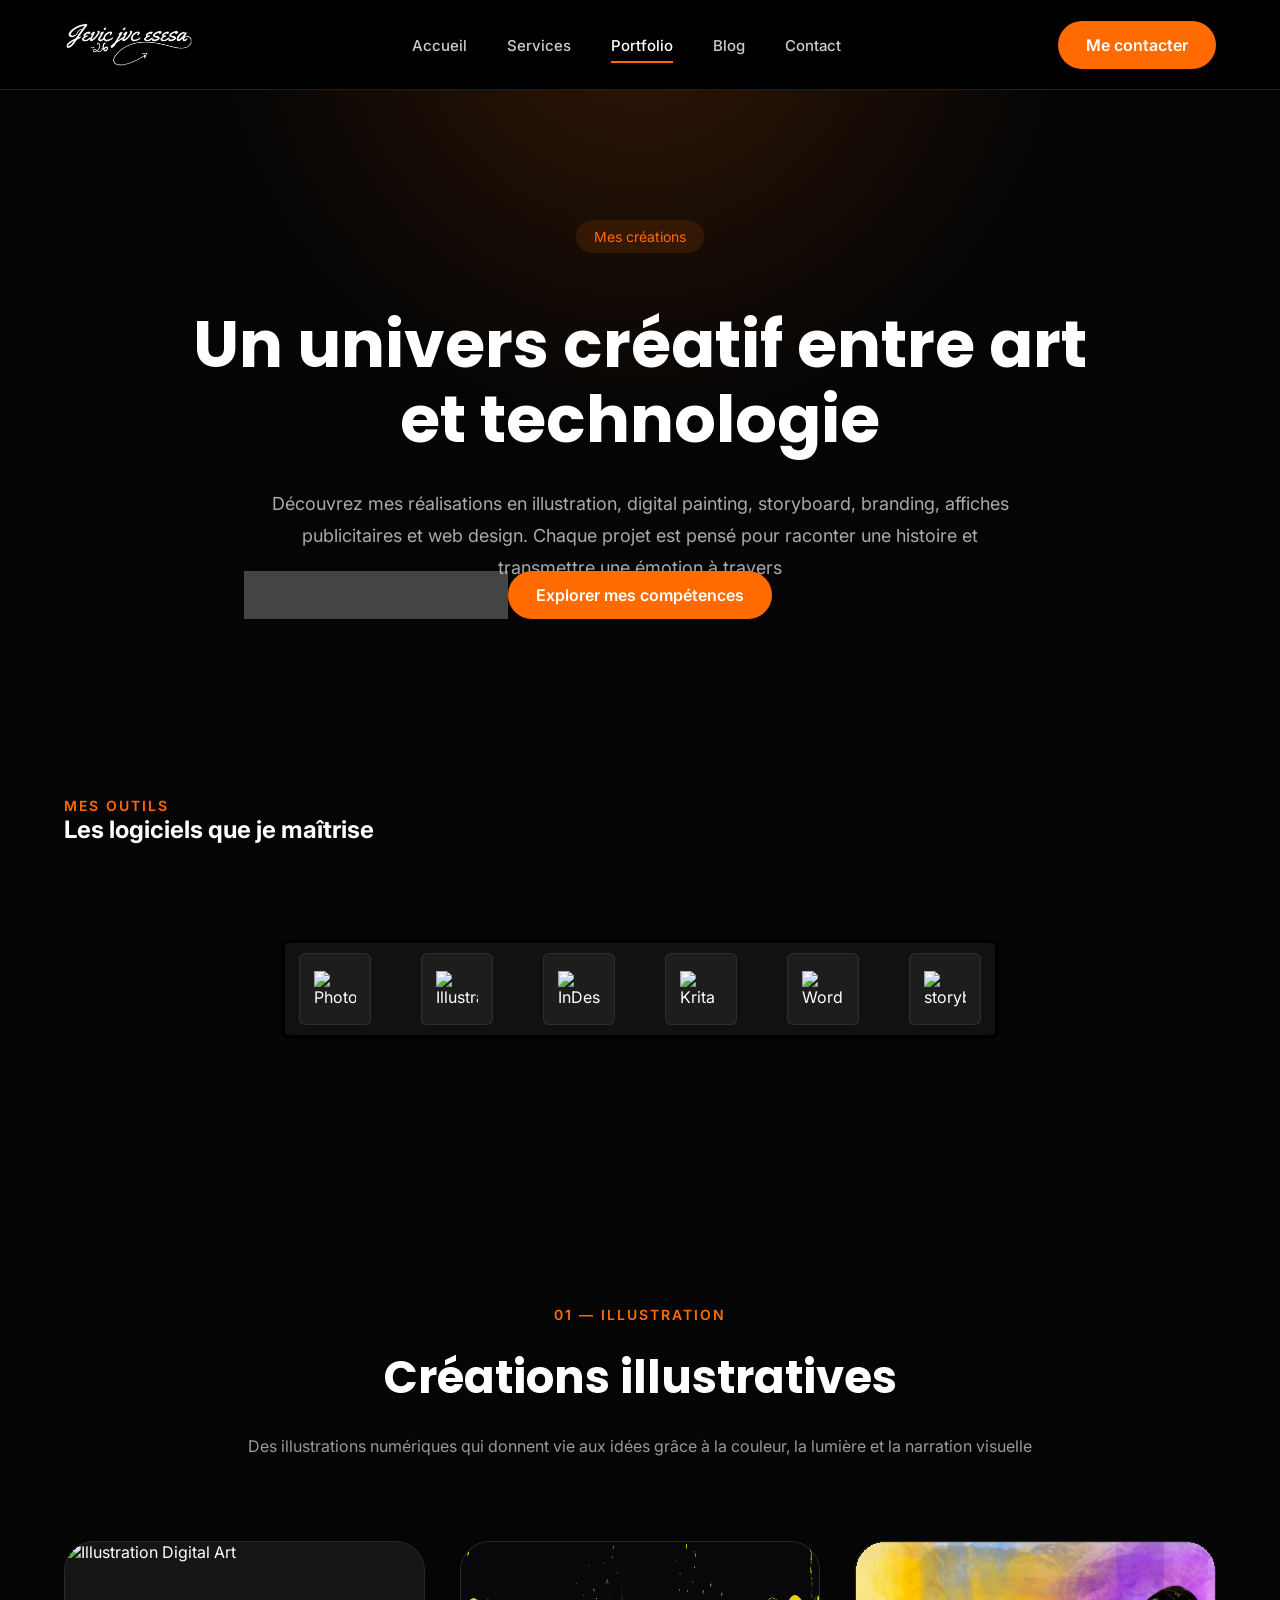
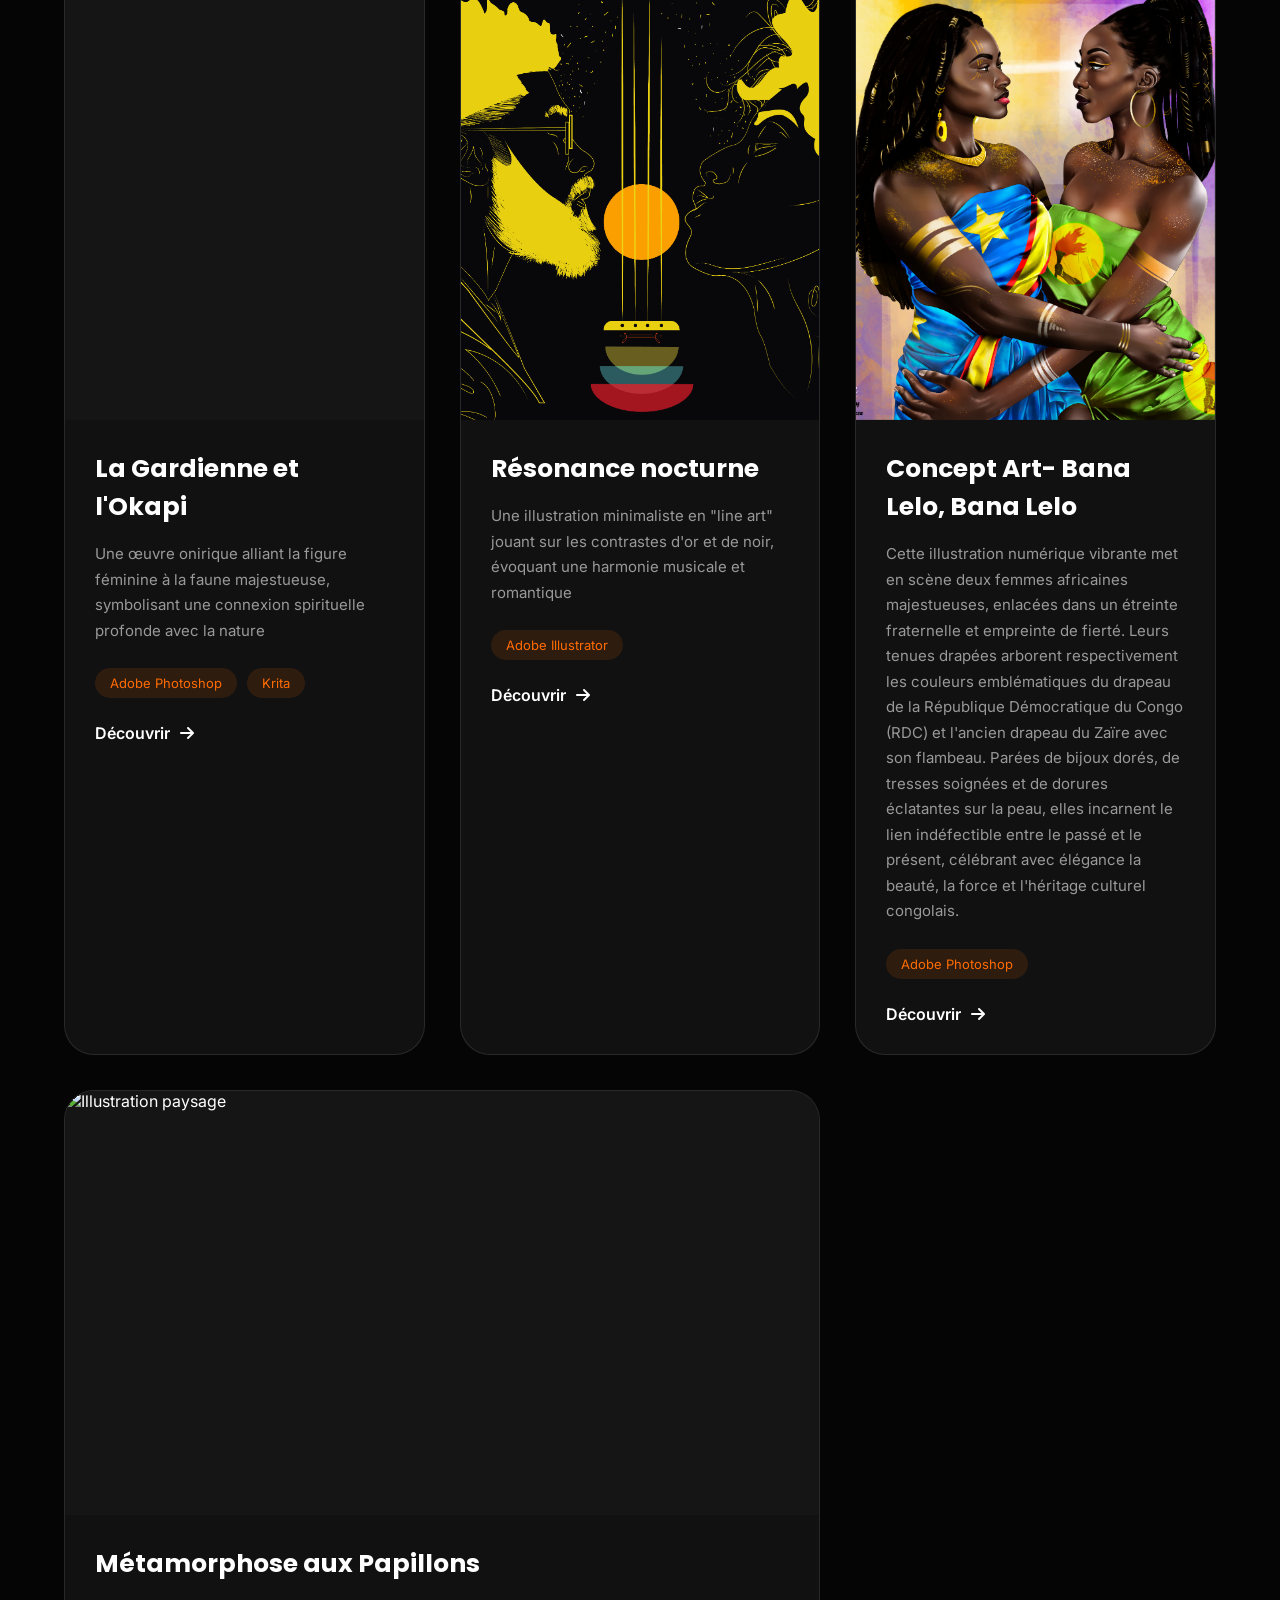
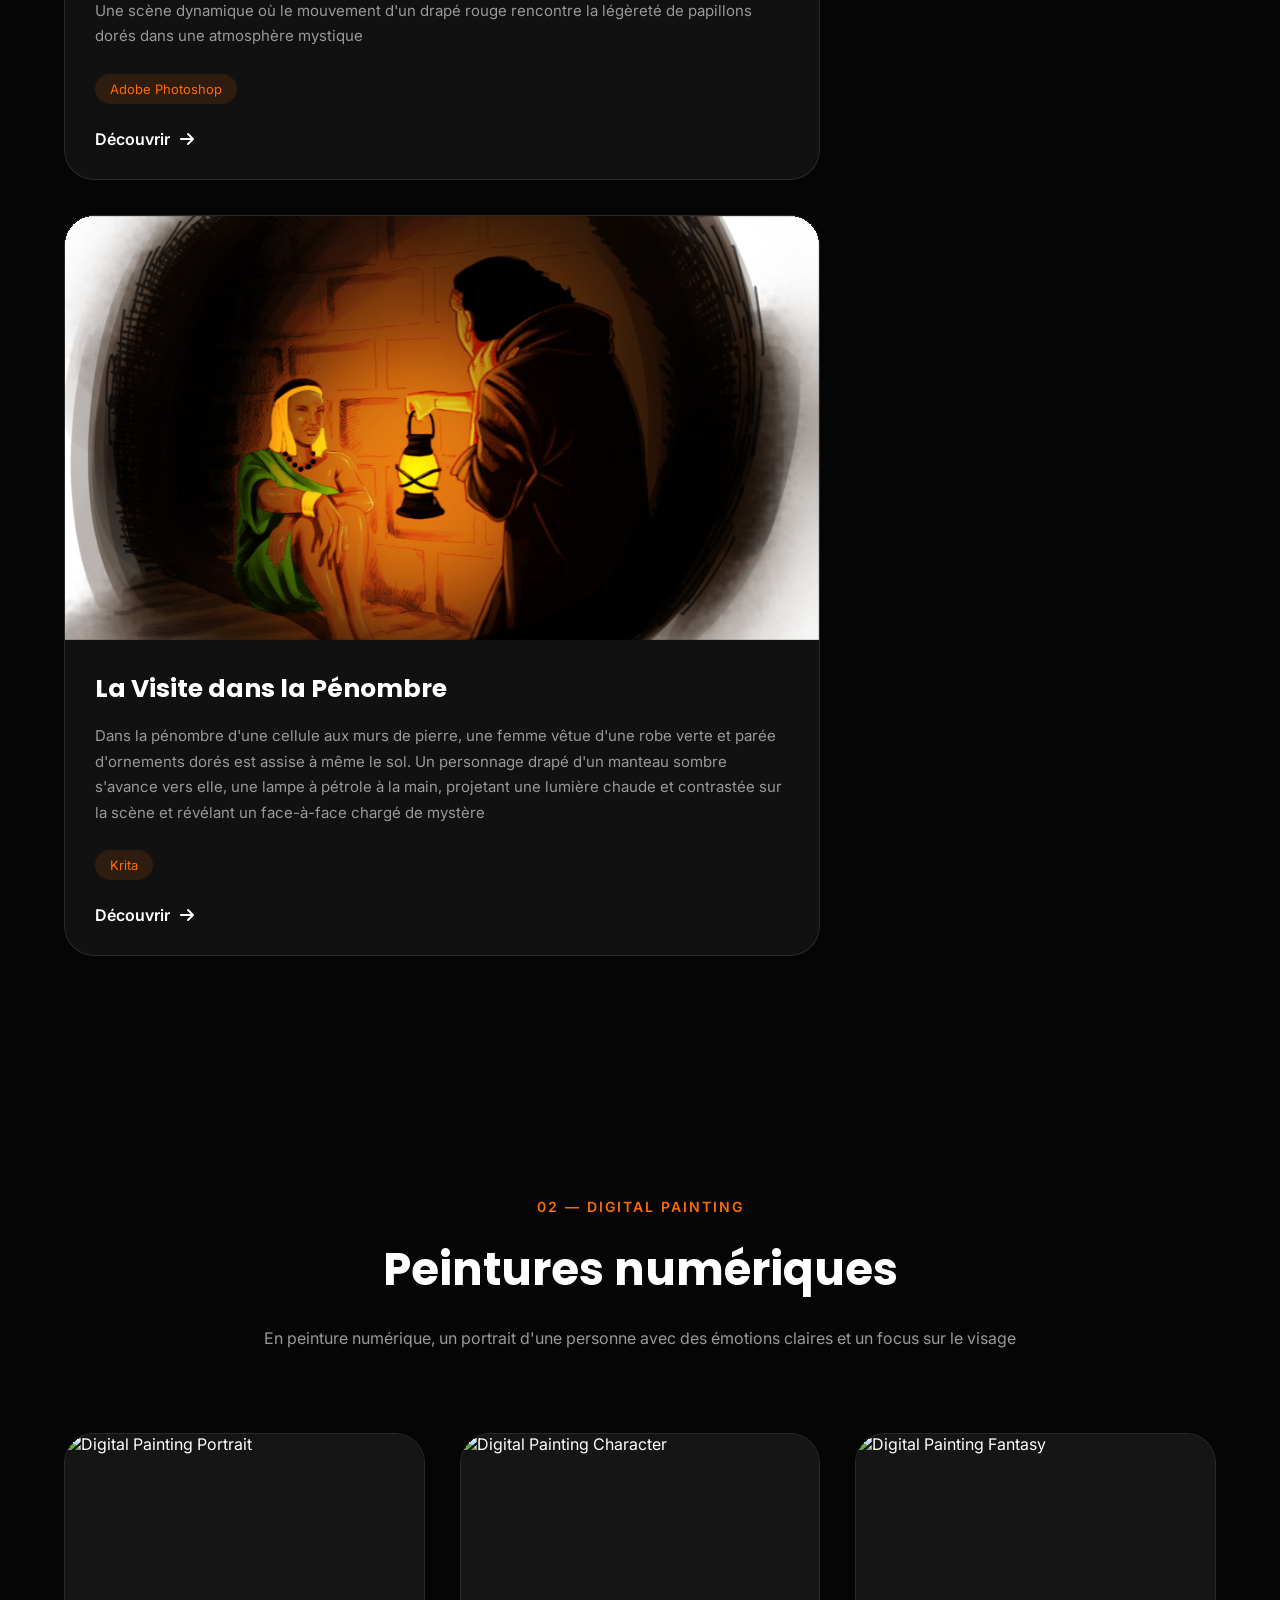
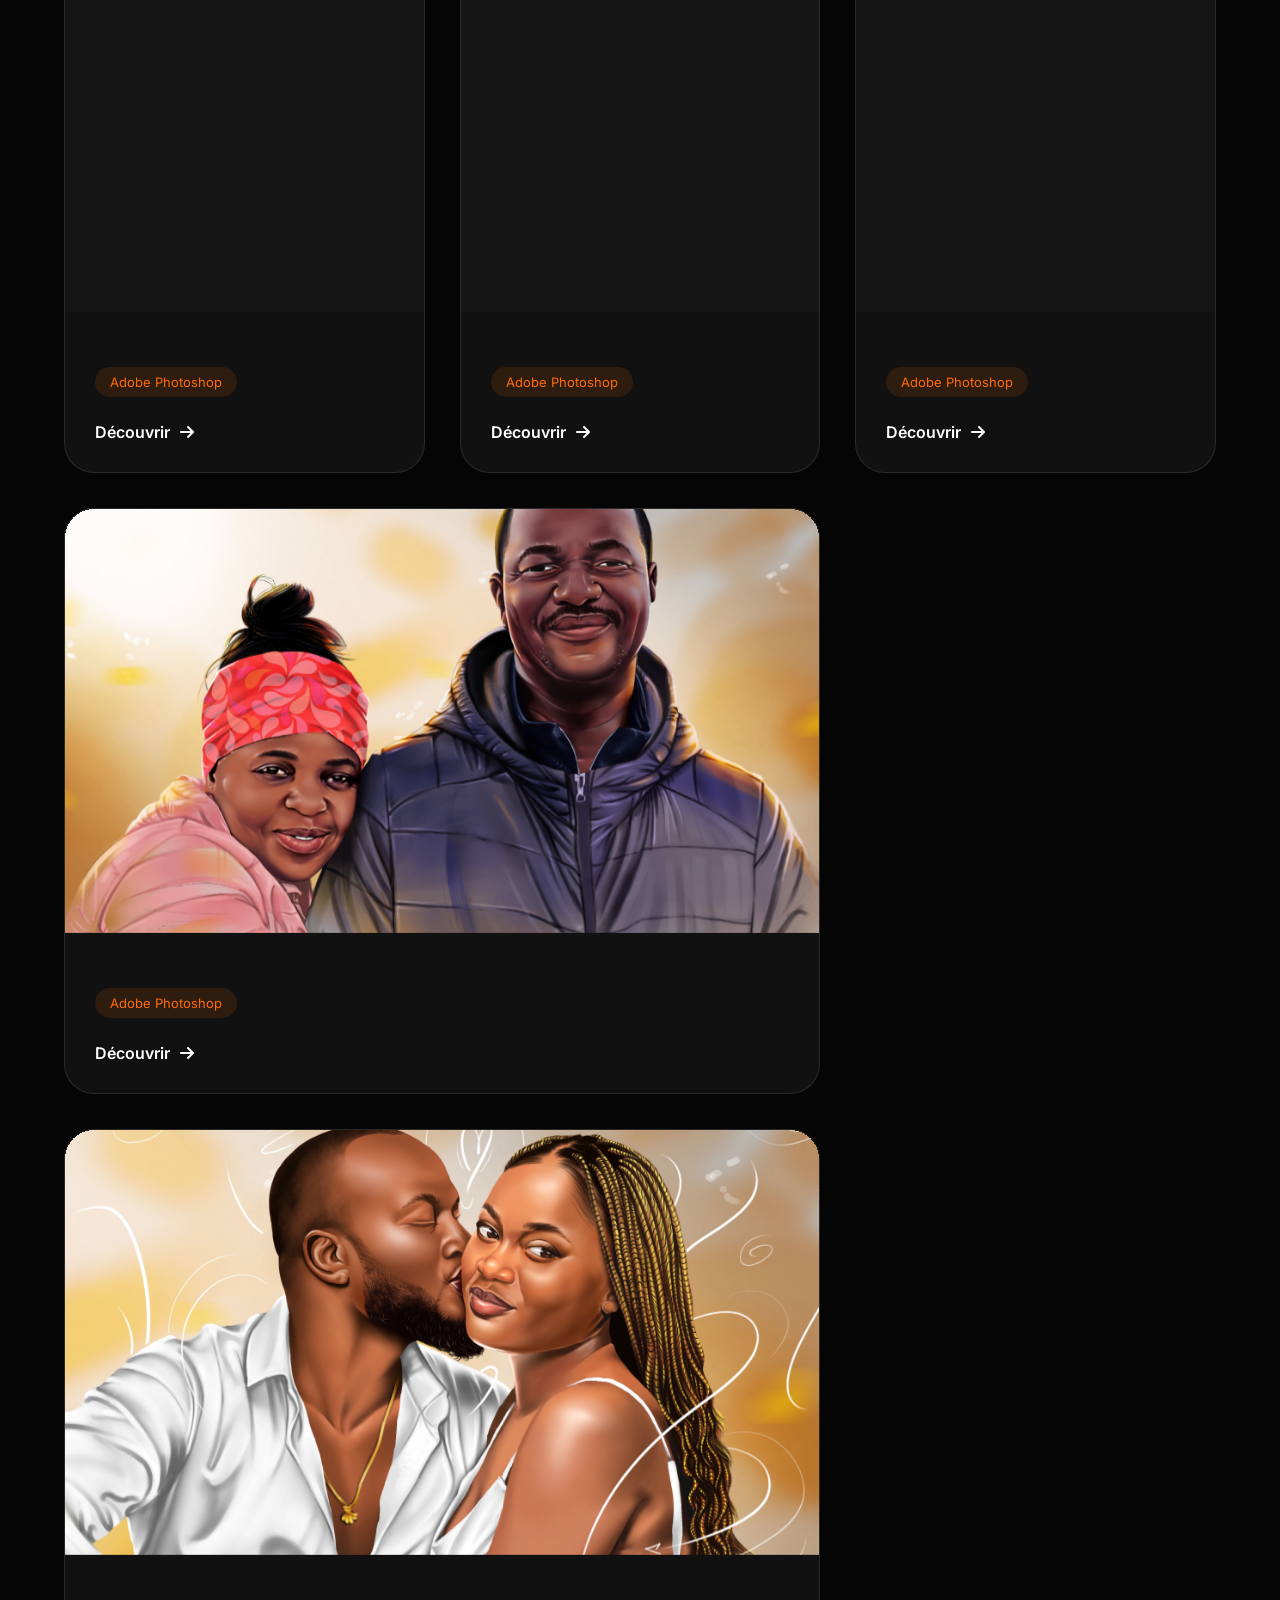
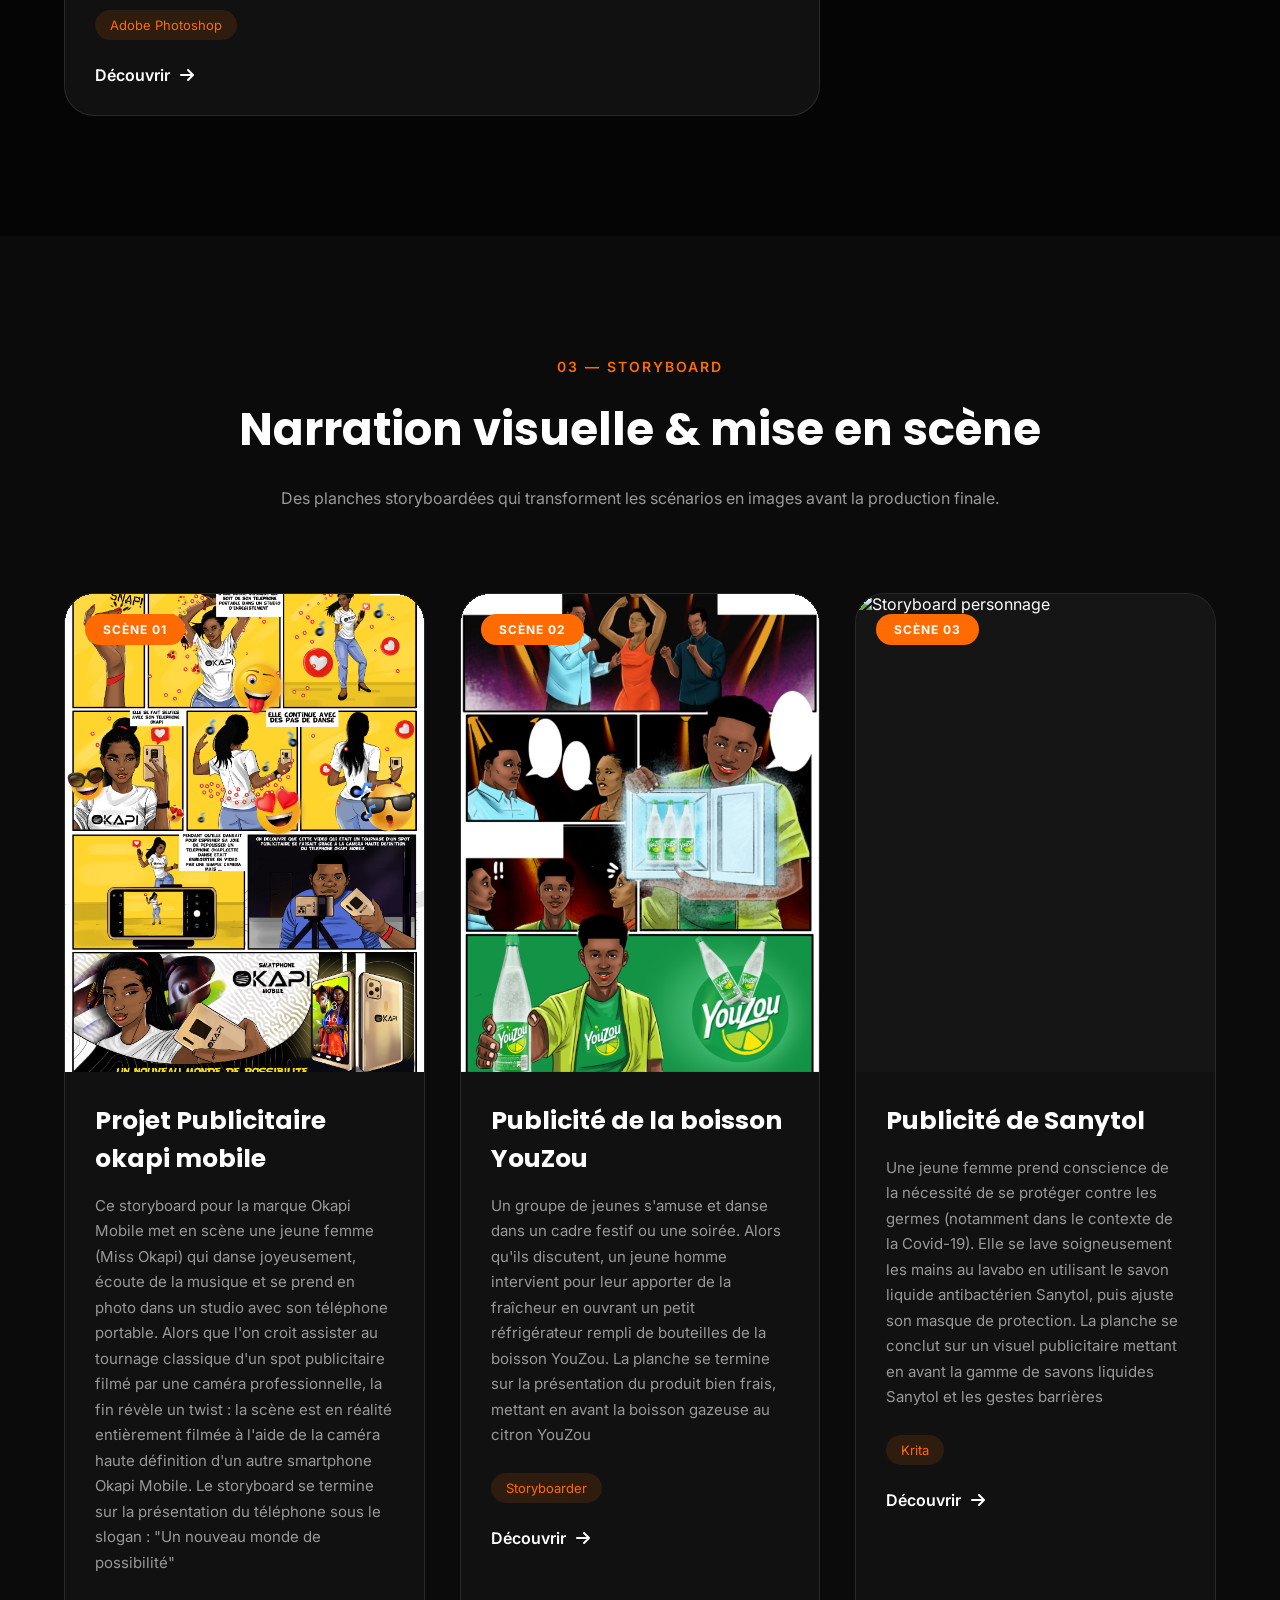
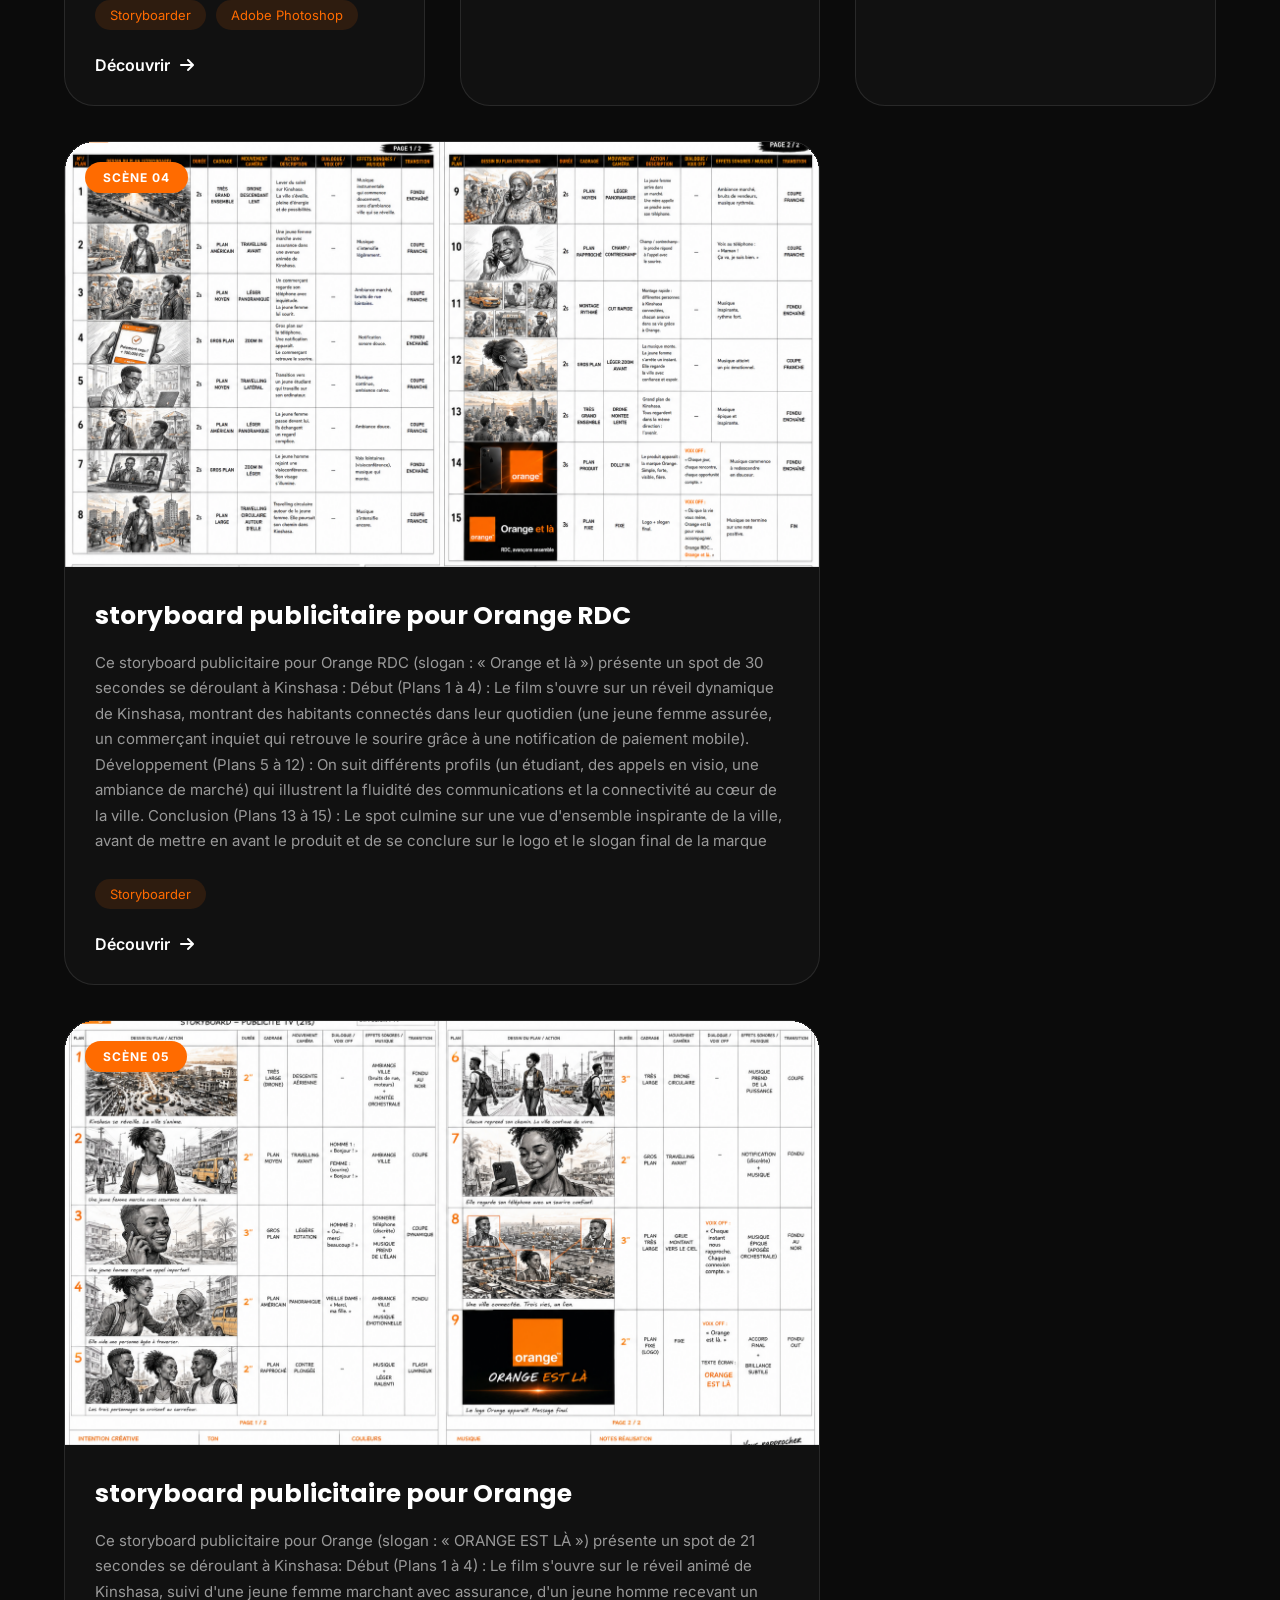
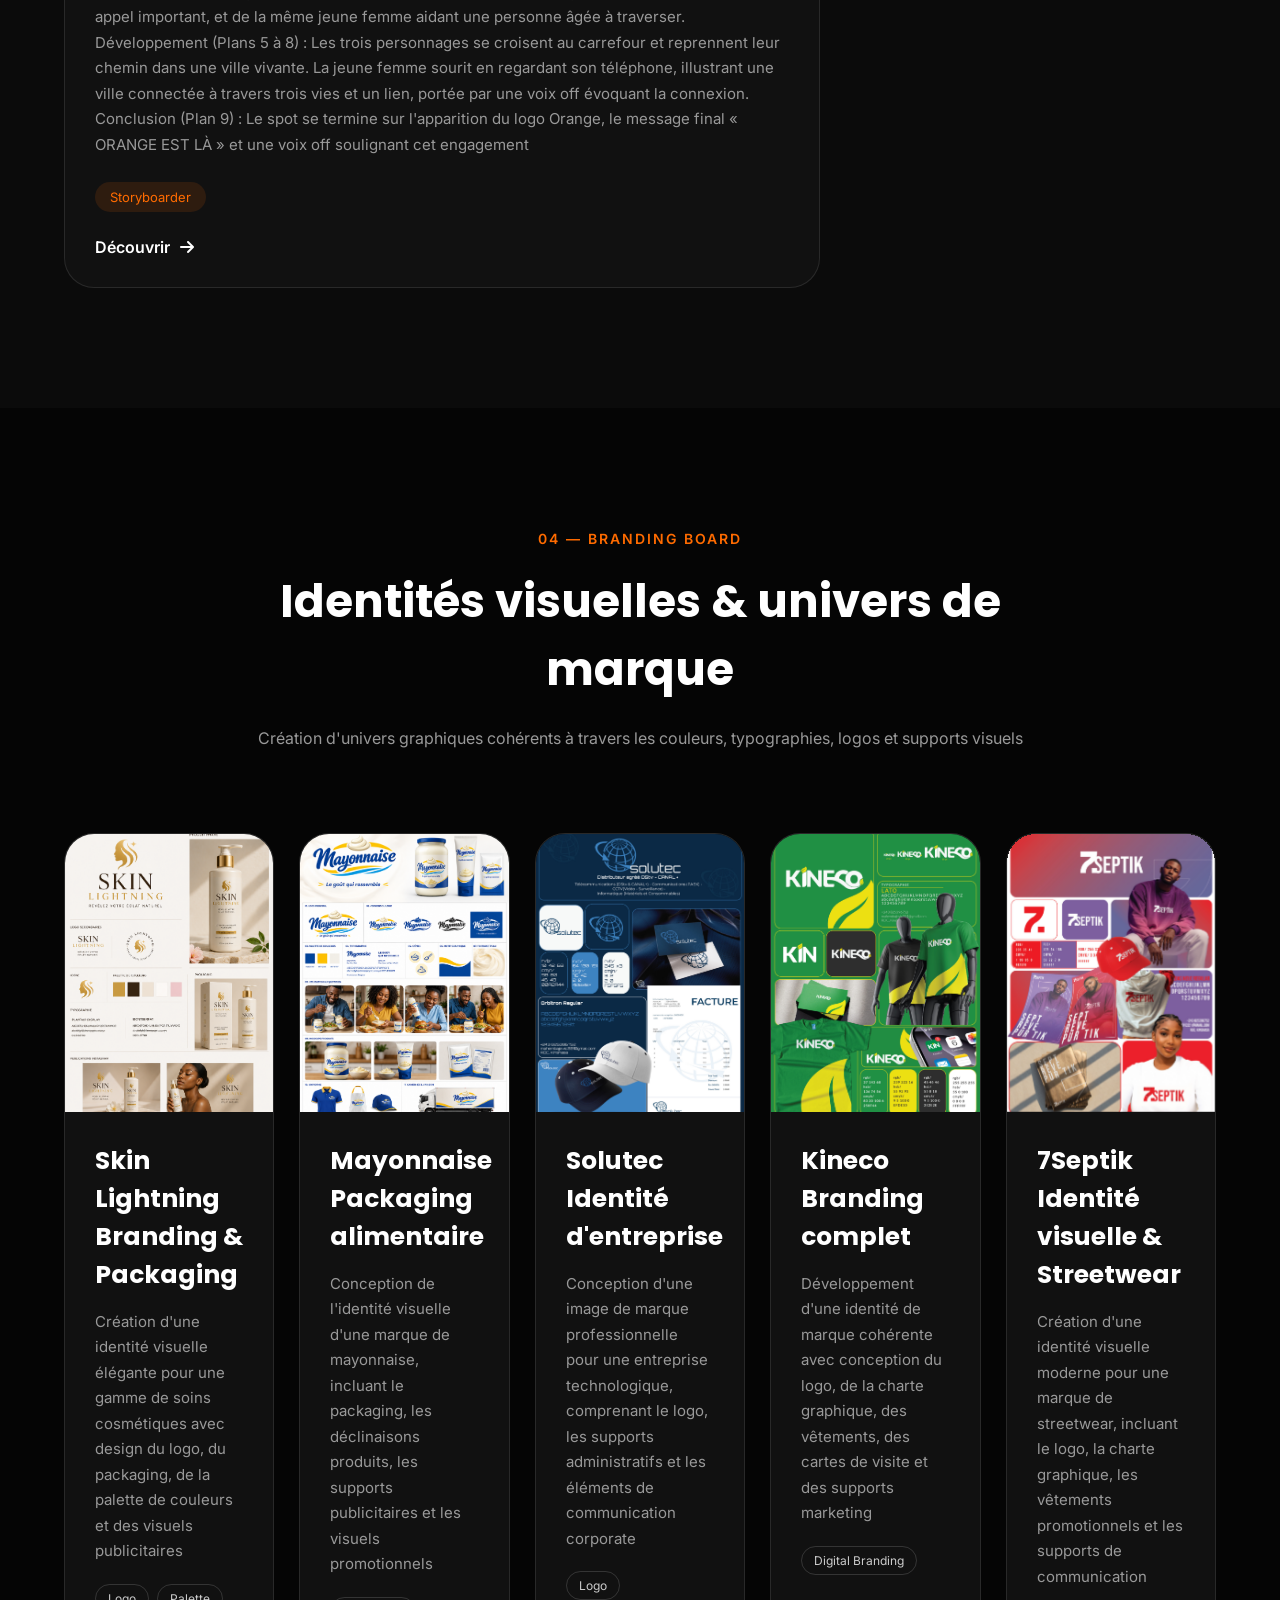
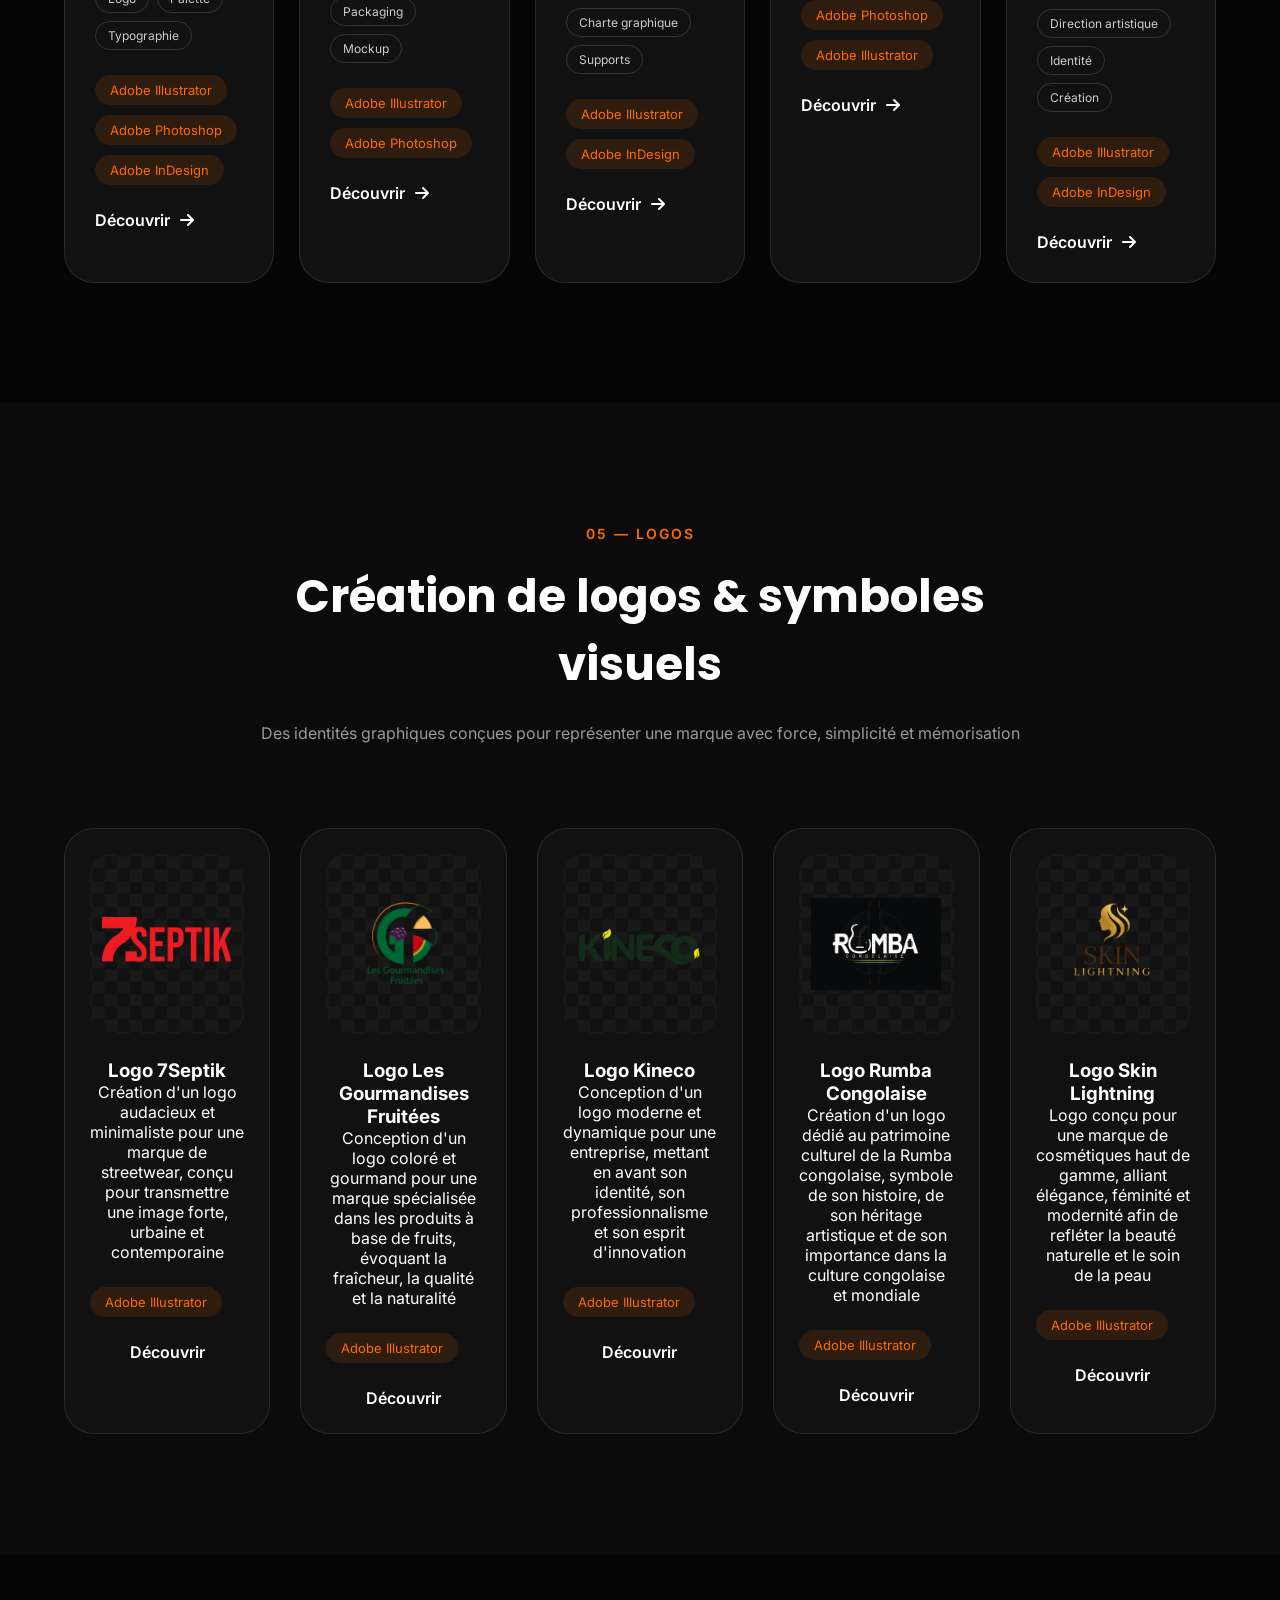
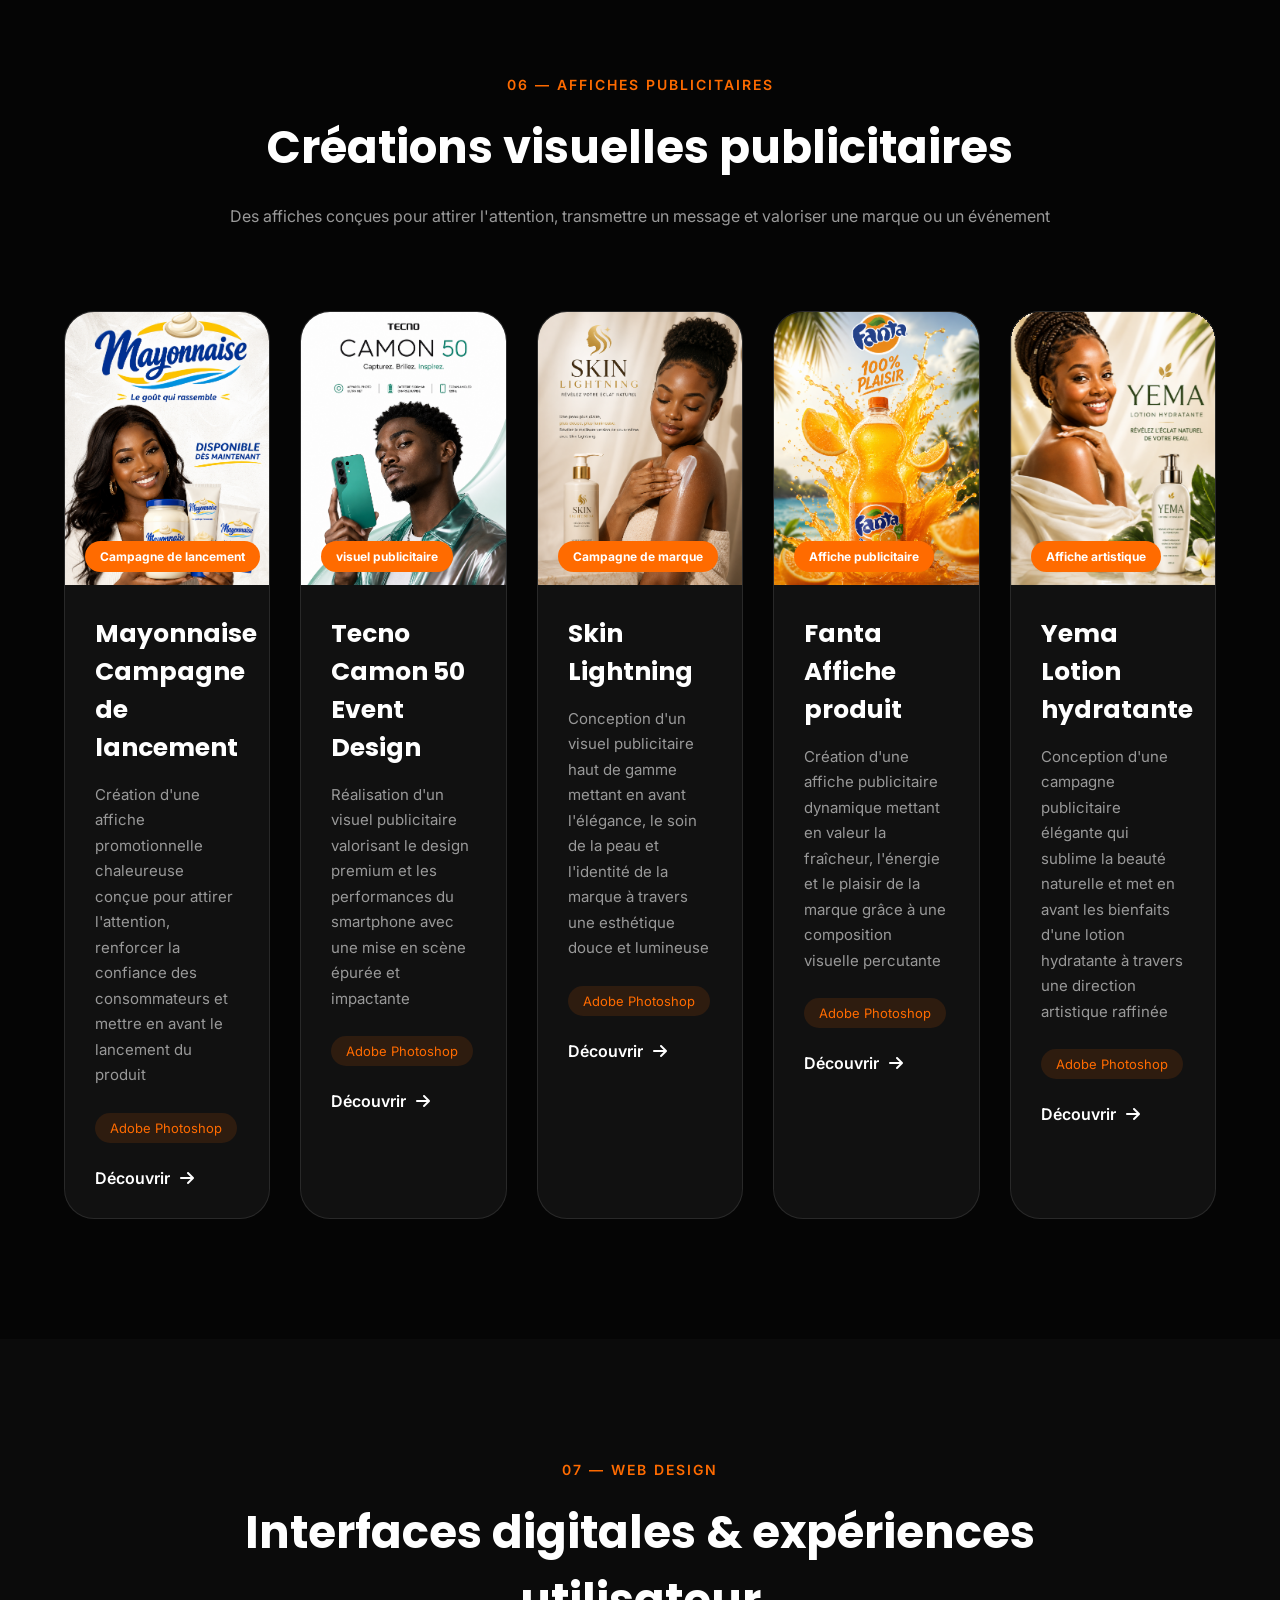
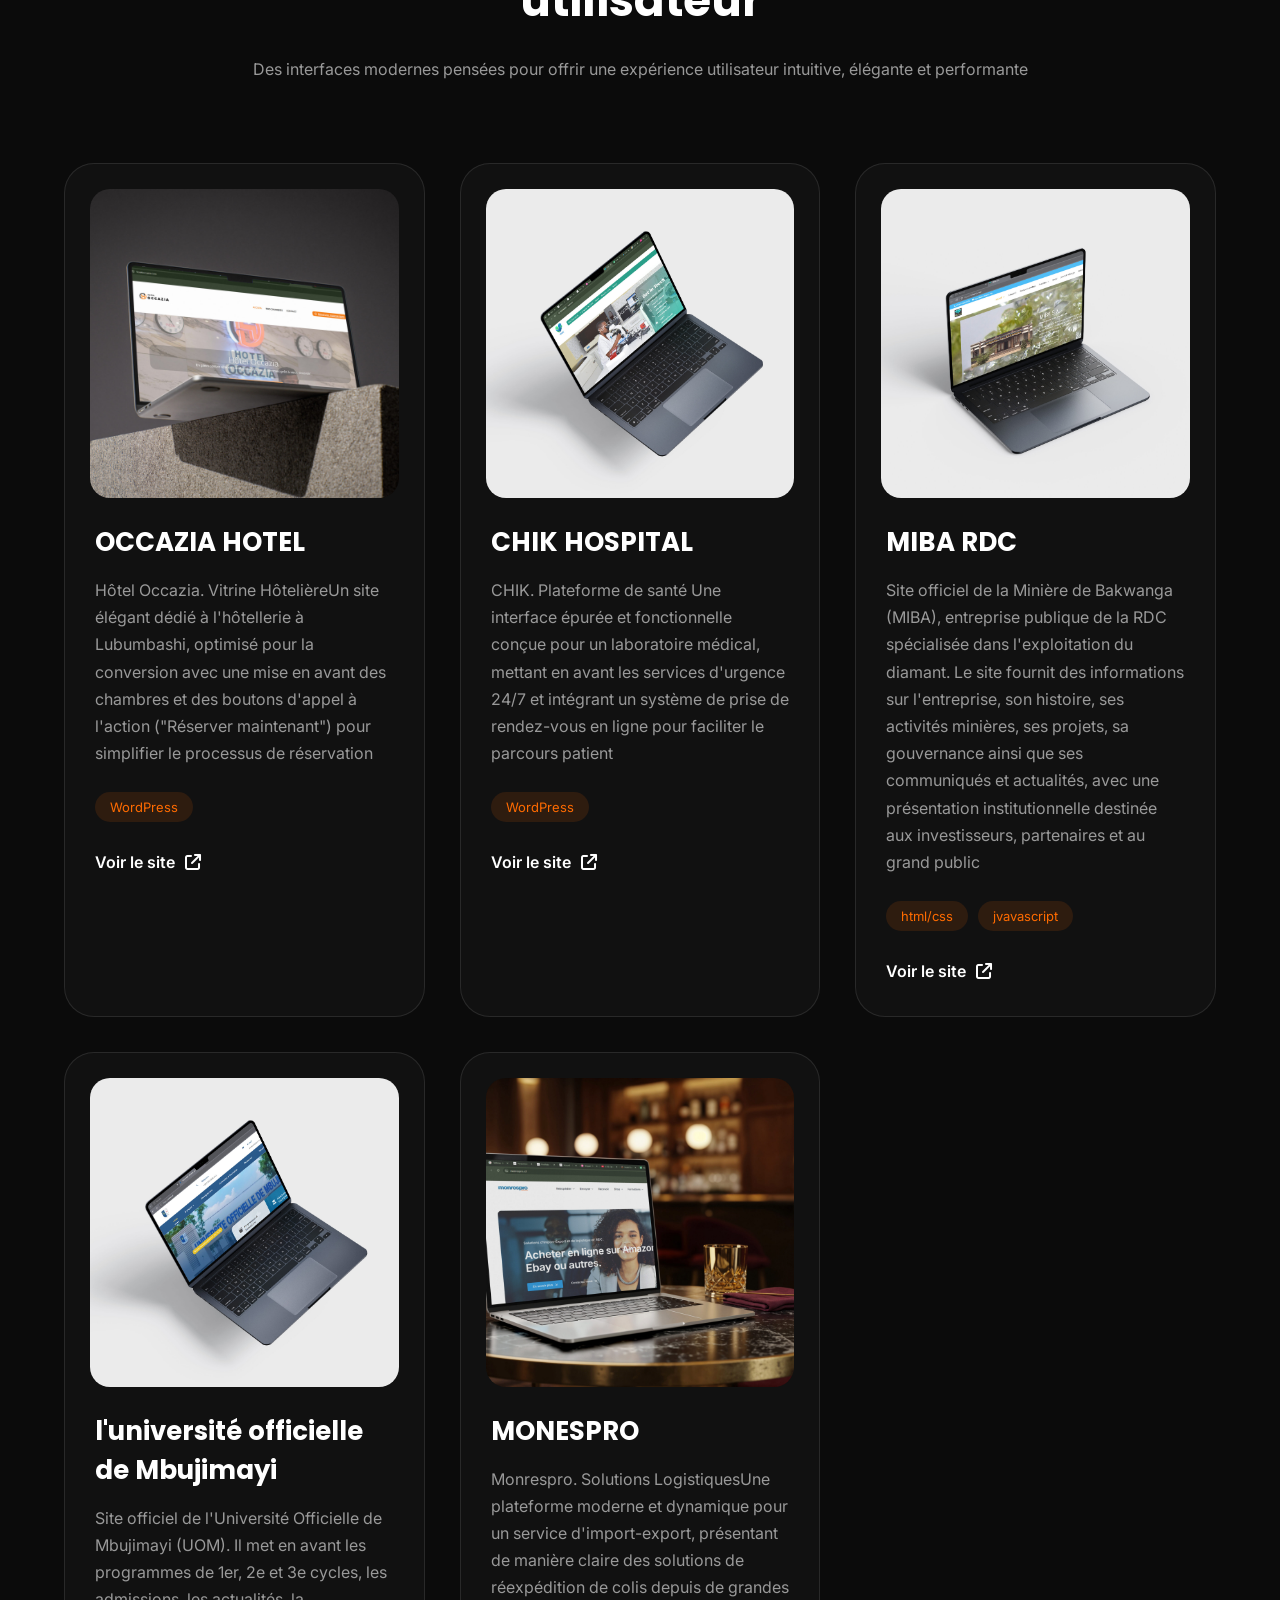
==== commit 3162e373: "Update print statement from 'Hello' to 'Goodbye'" ====
--- a/portfolio.html
+++ b/portfolio.html
@@ -3914,4 +3914,4 @@
 </div>
 
 
-</footer>+</footer>
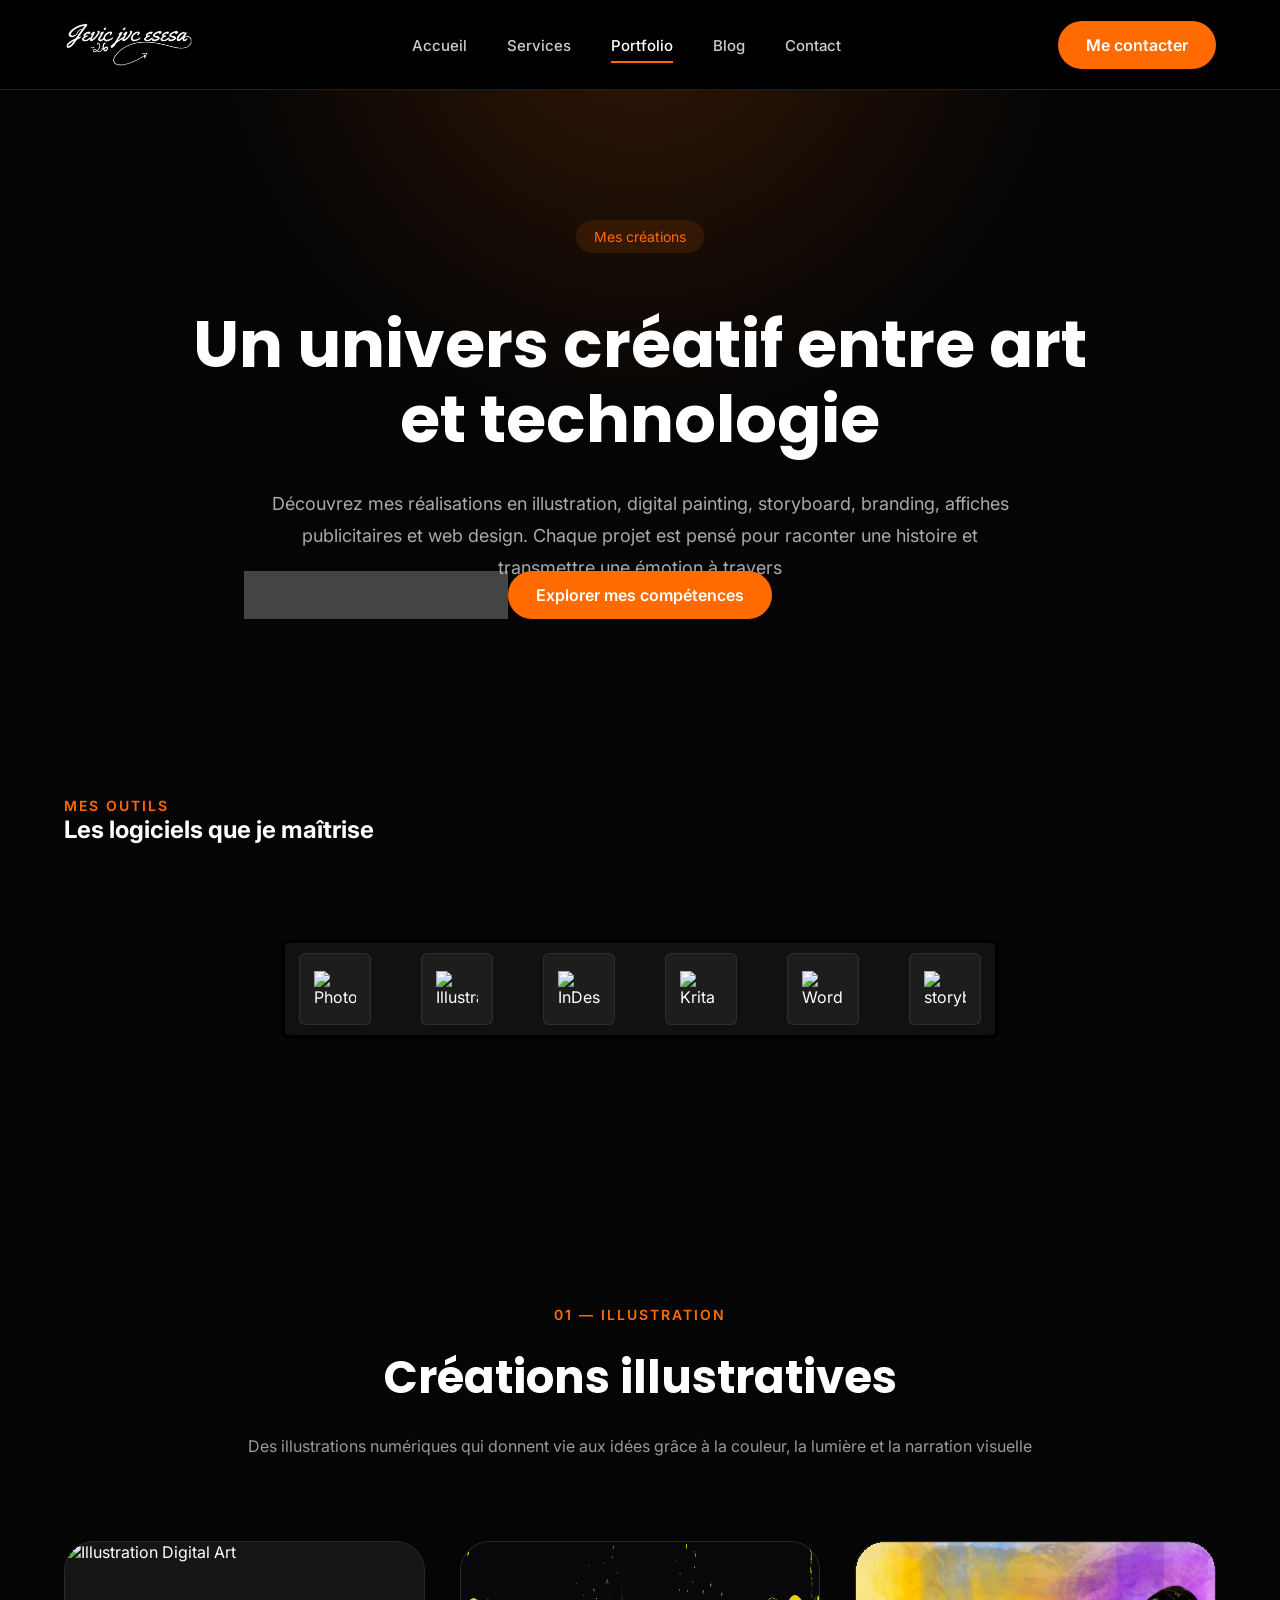
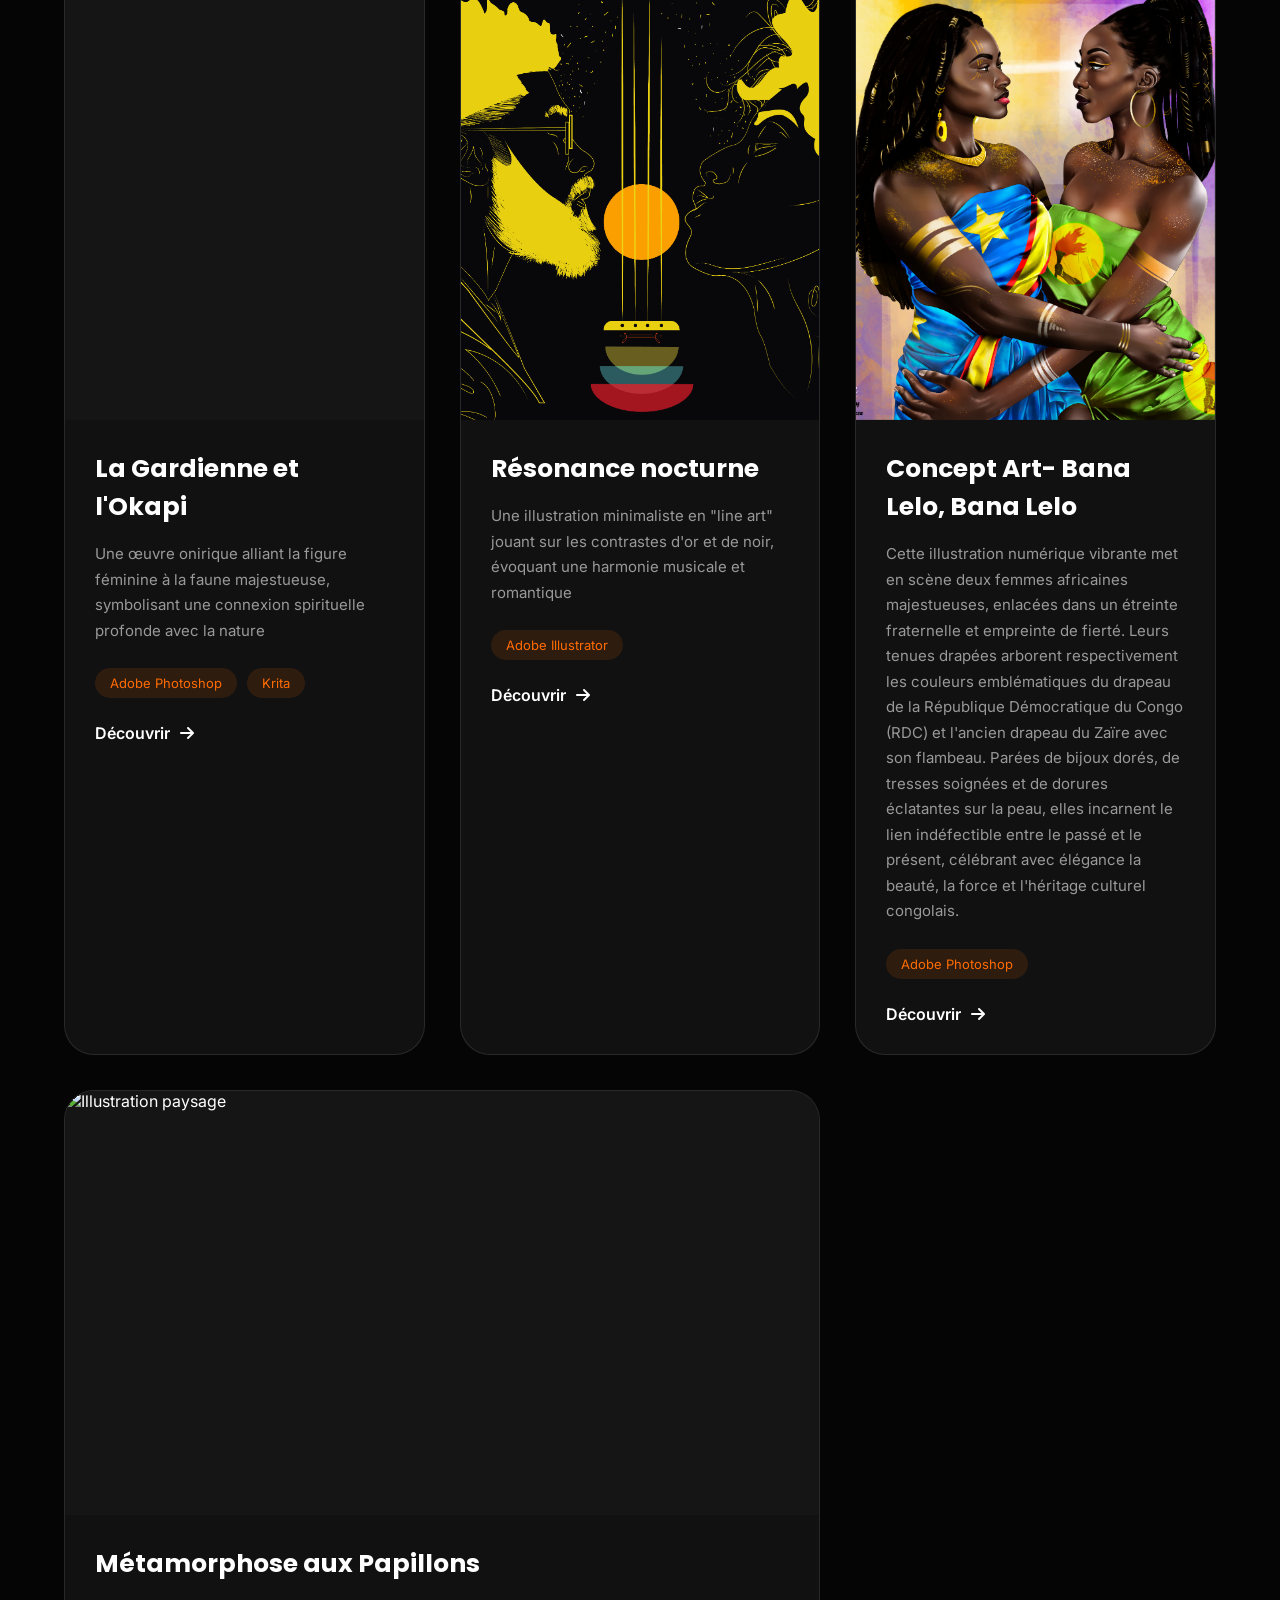
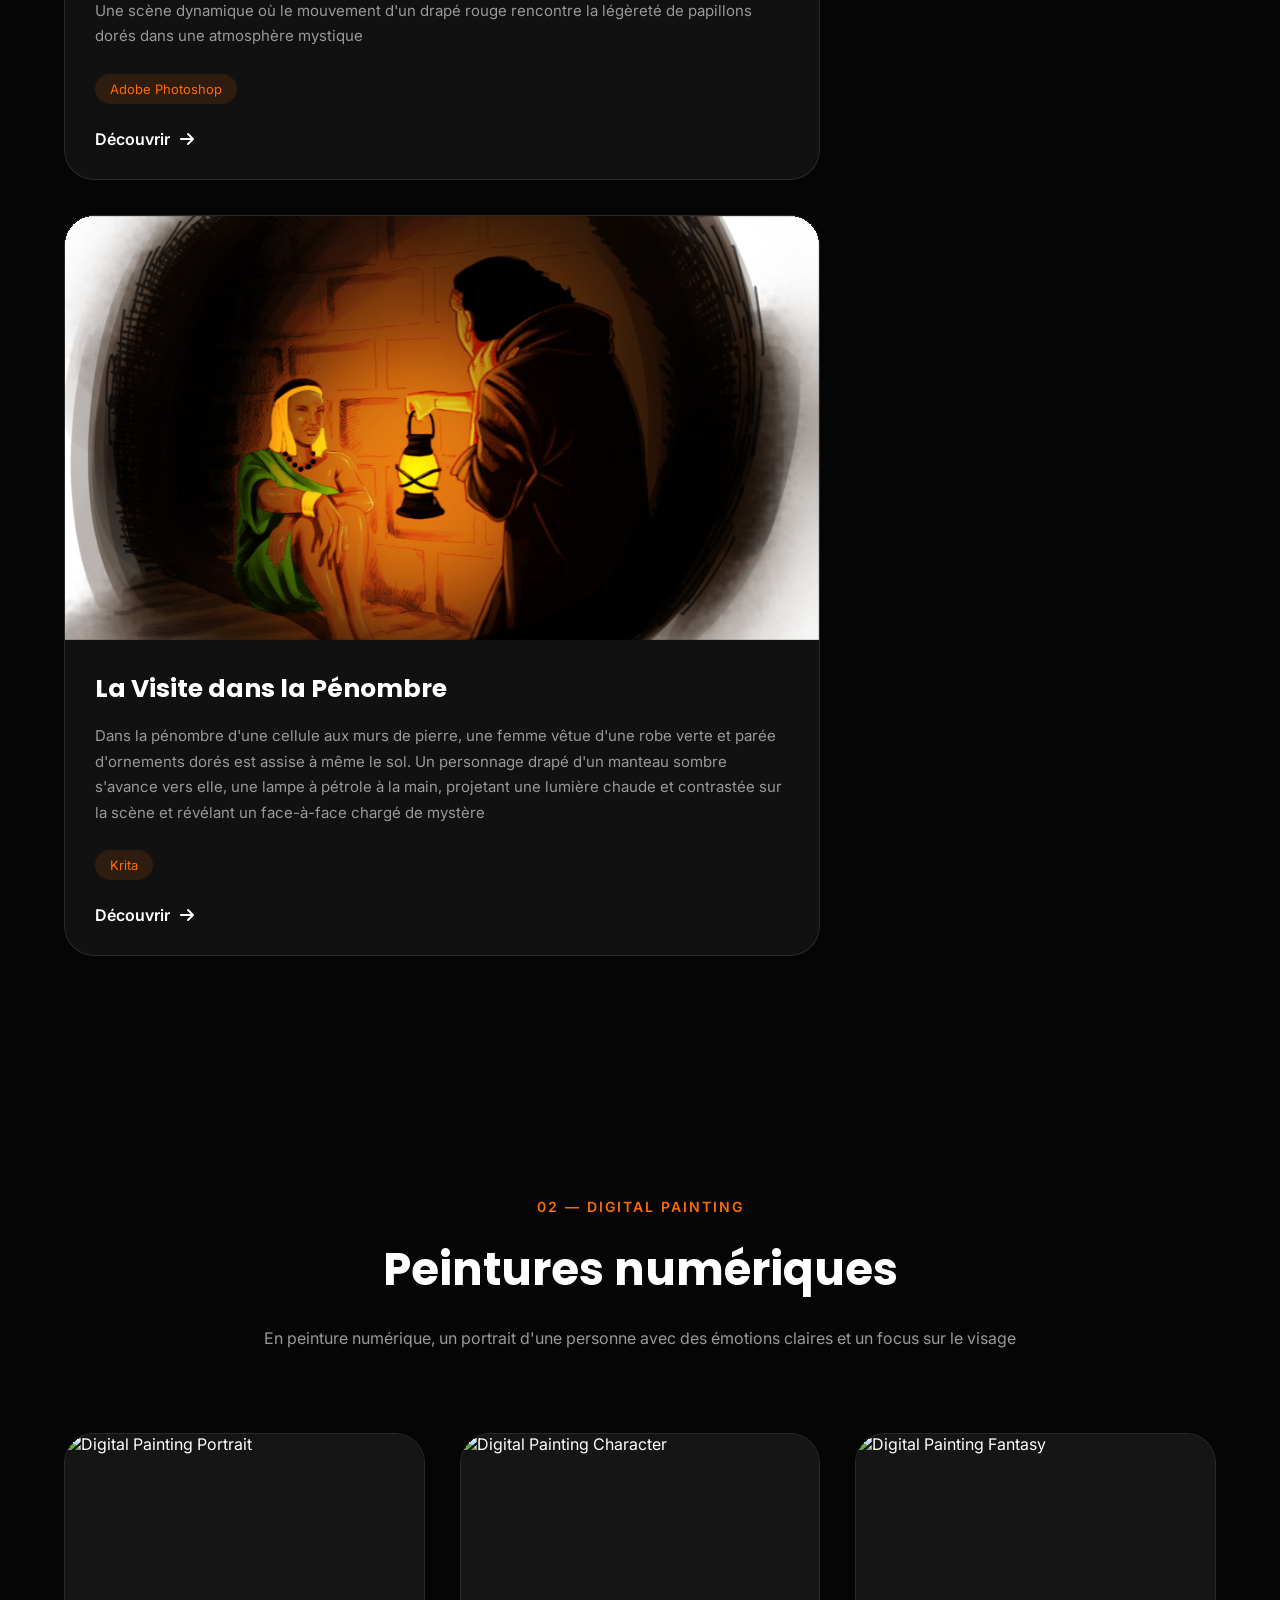
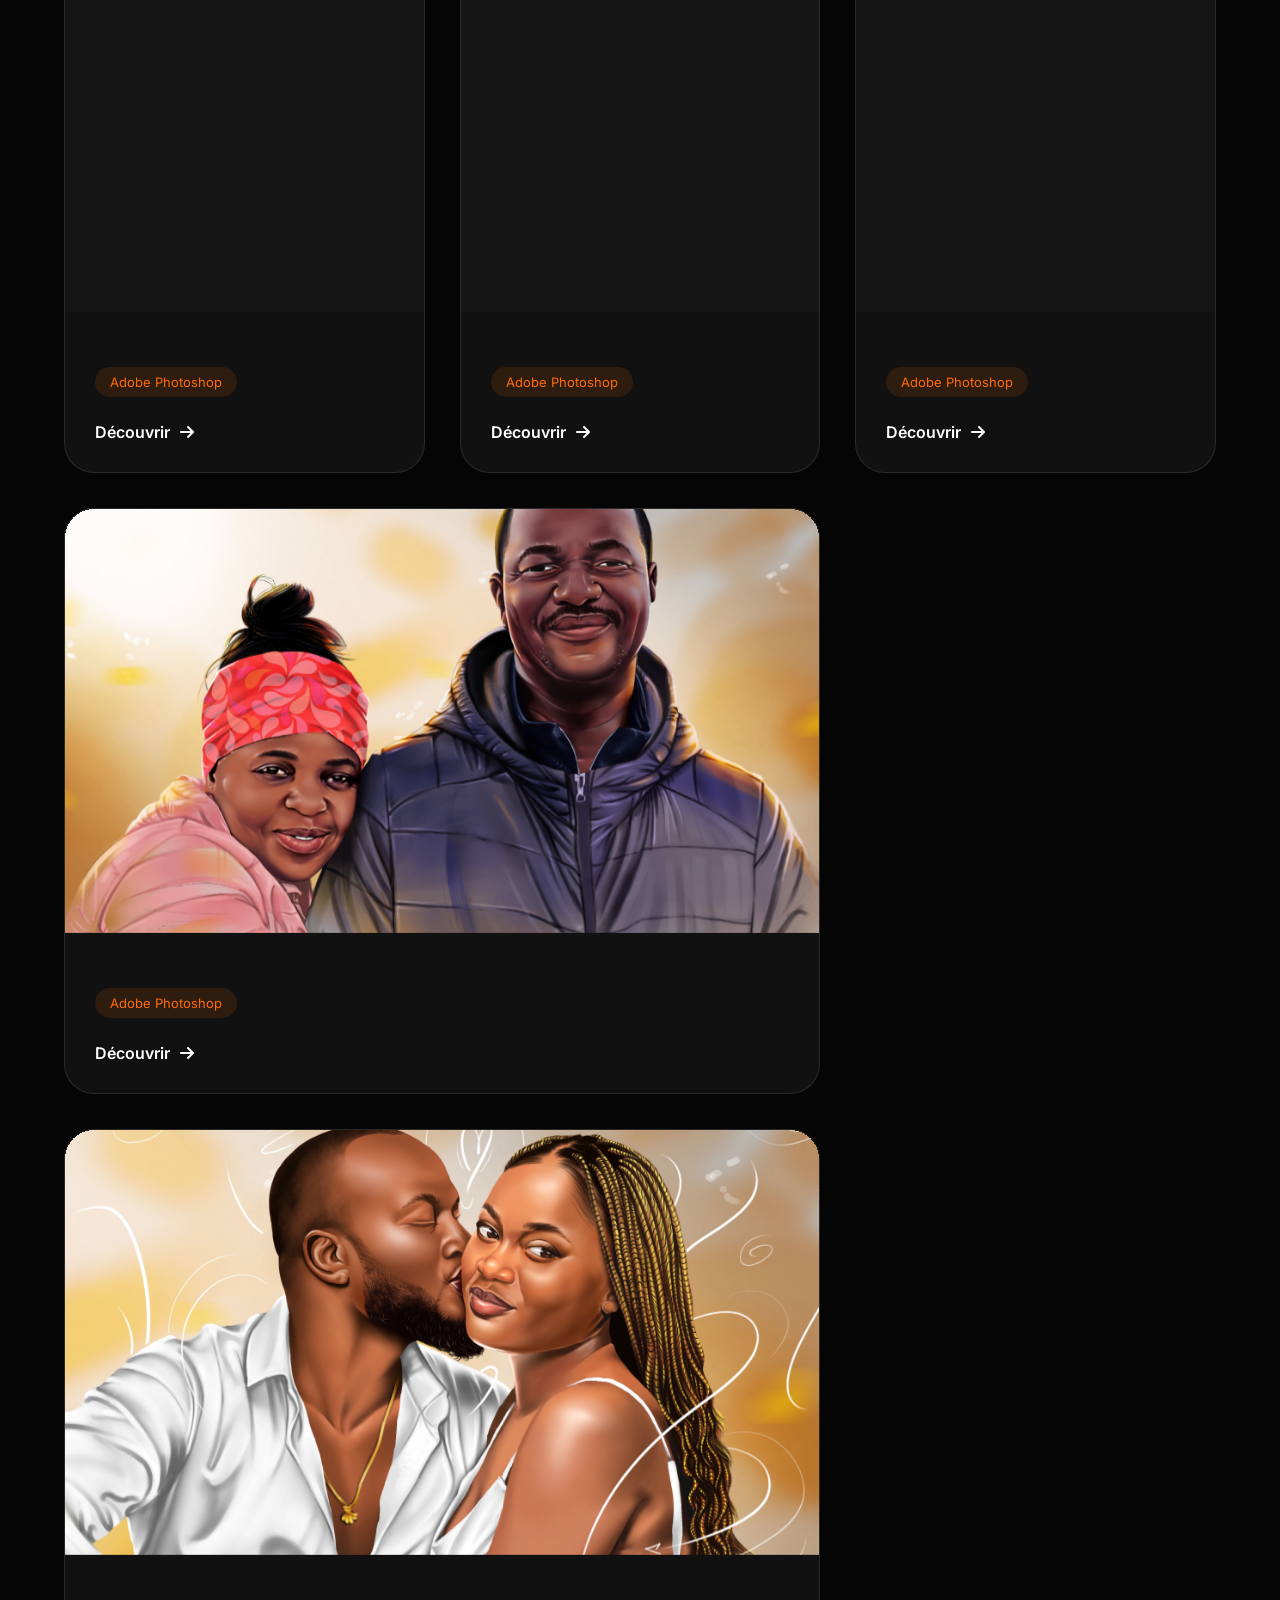
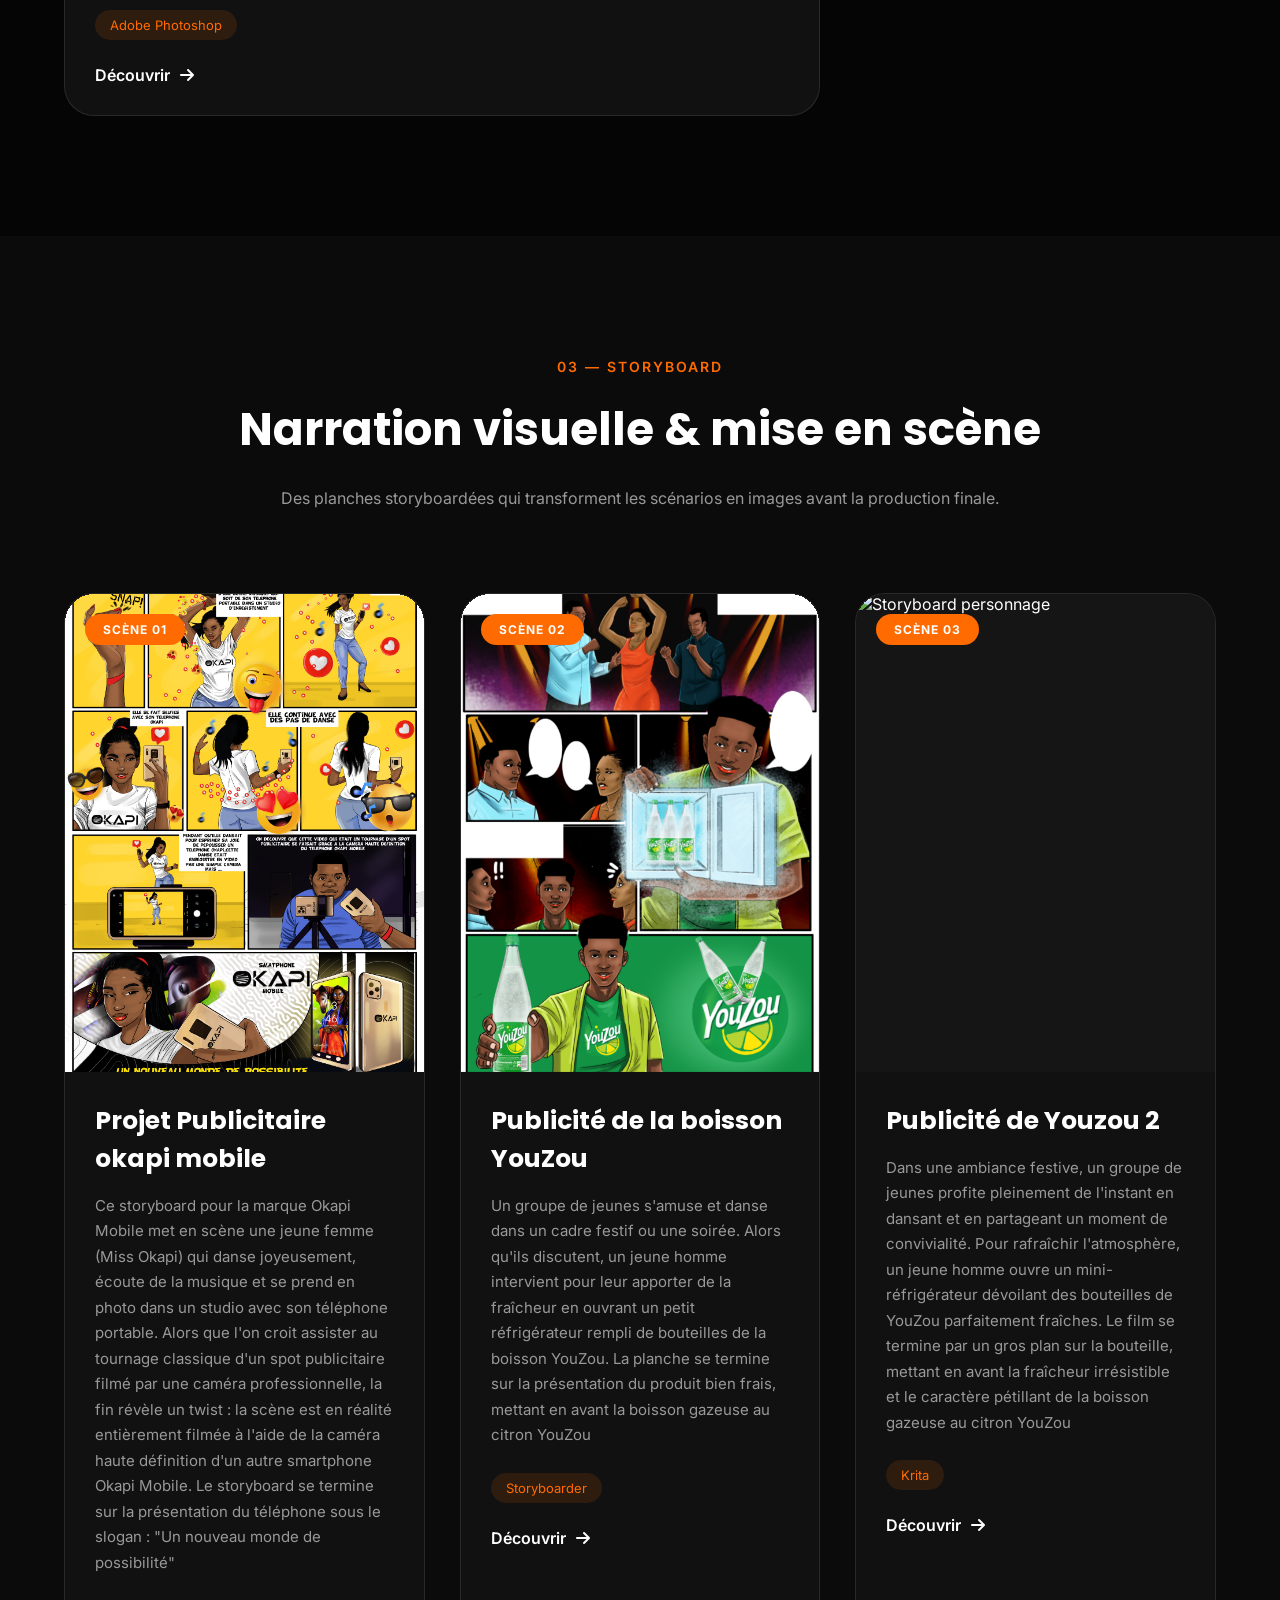
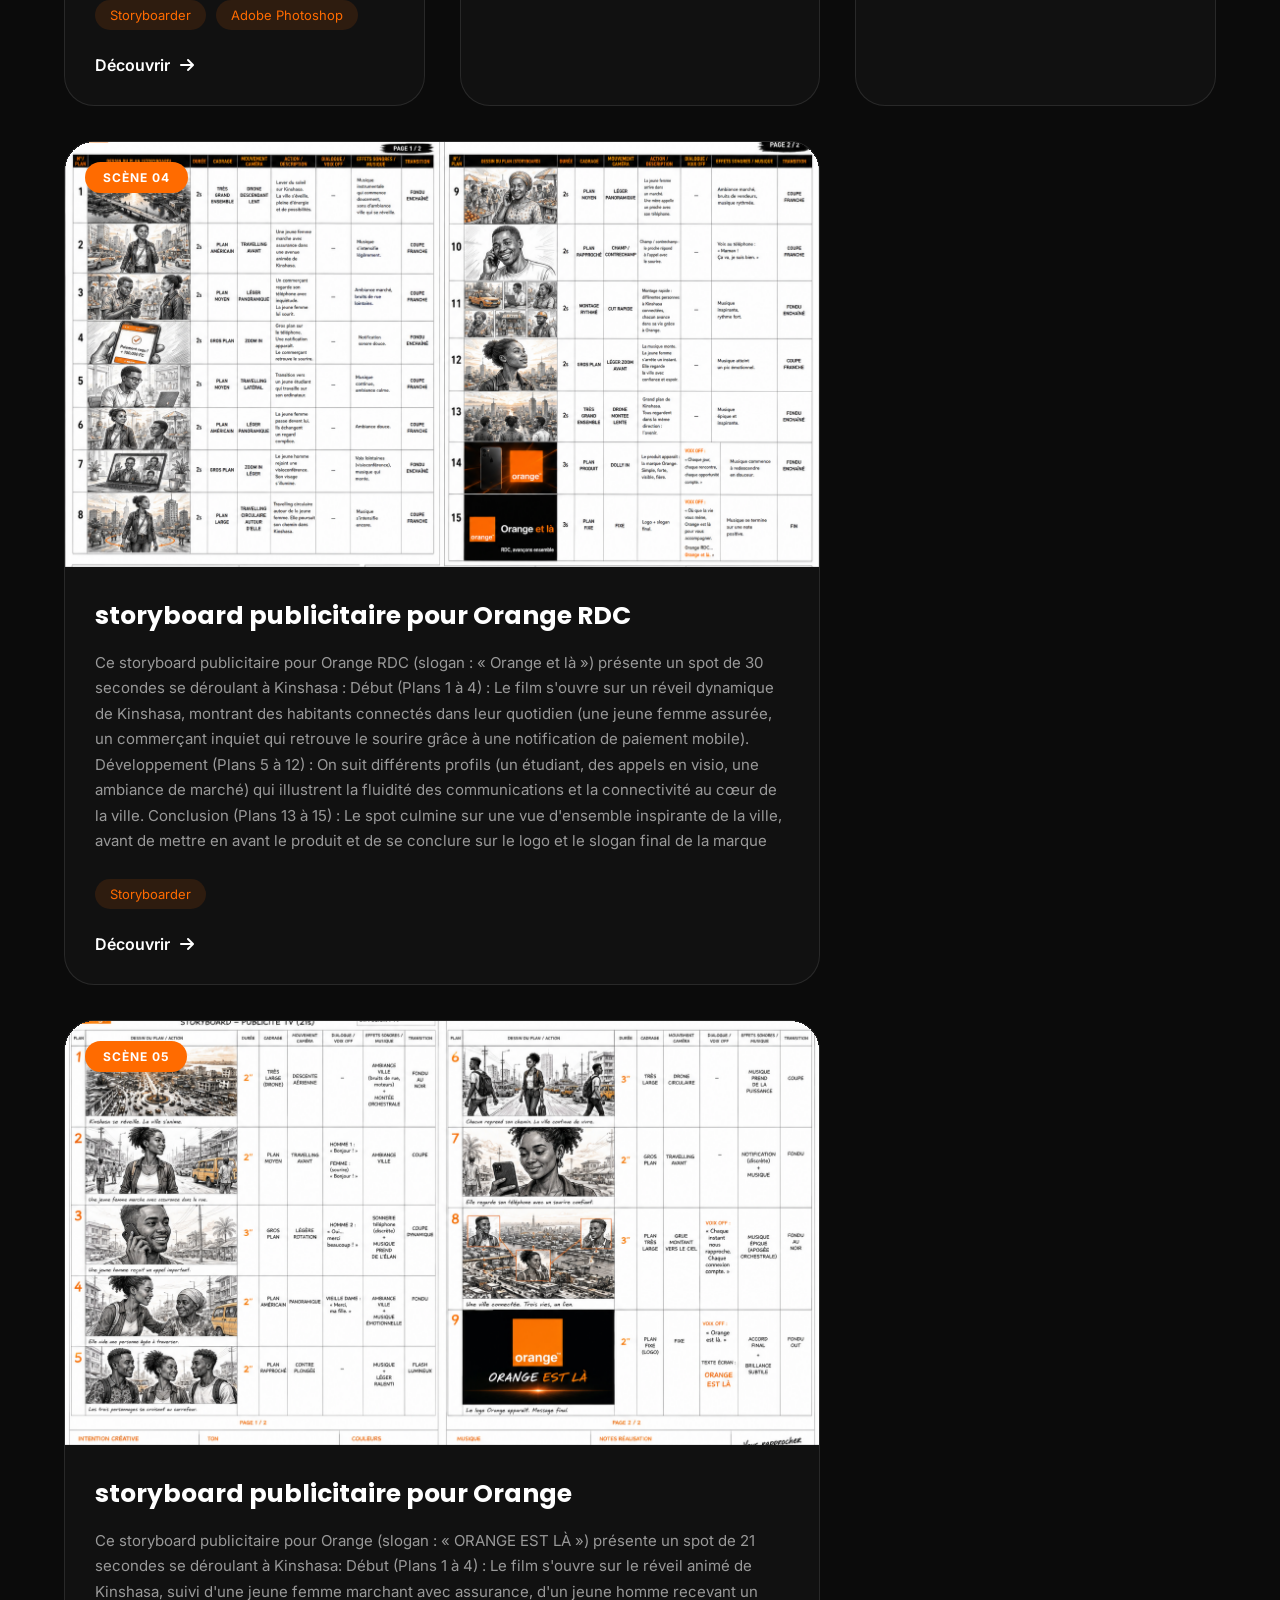
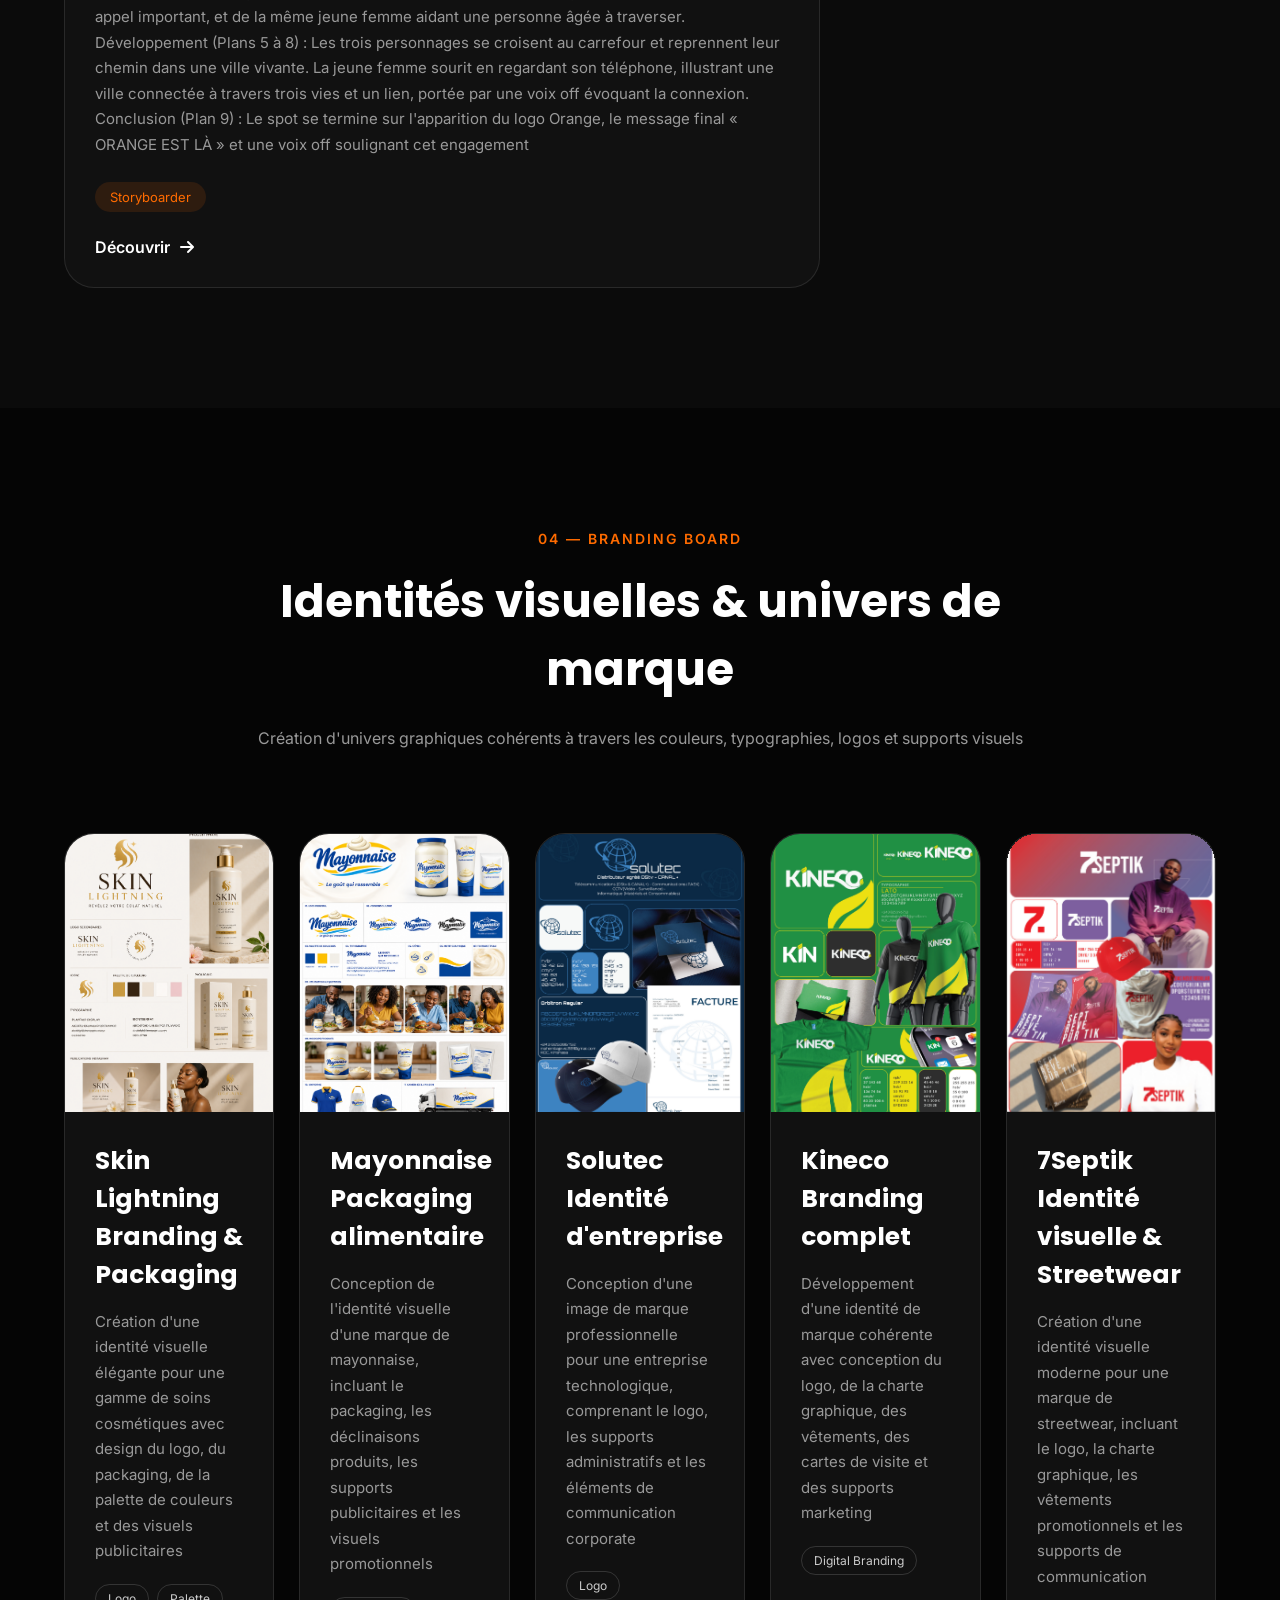
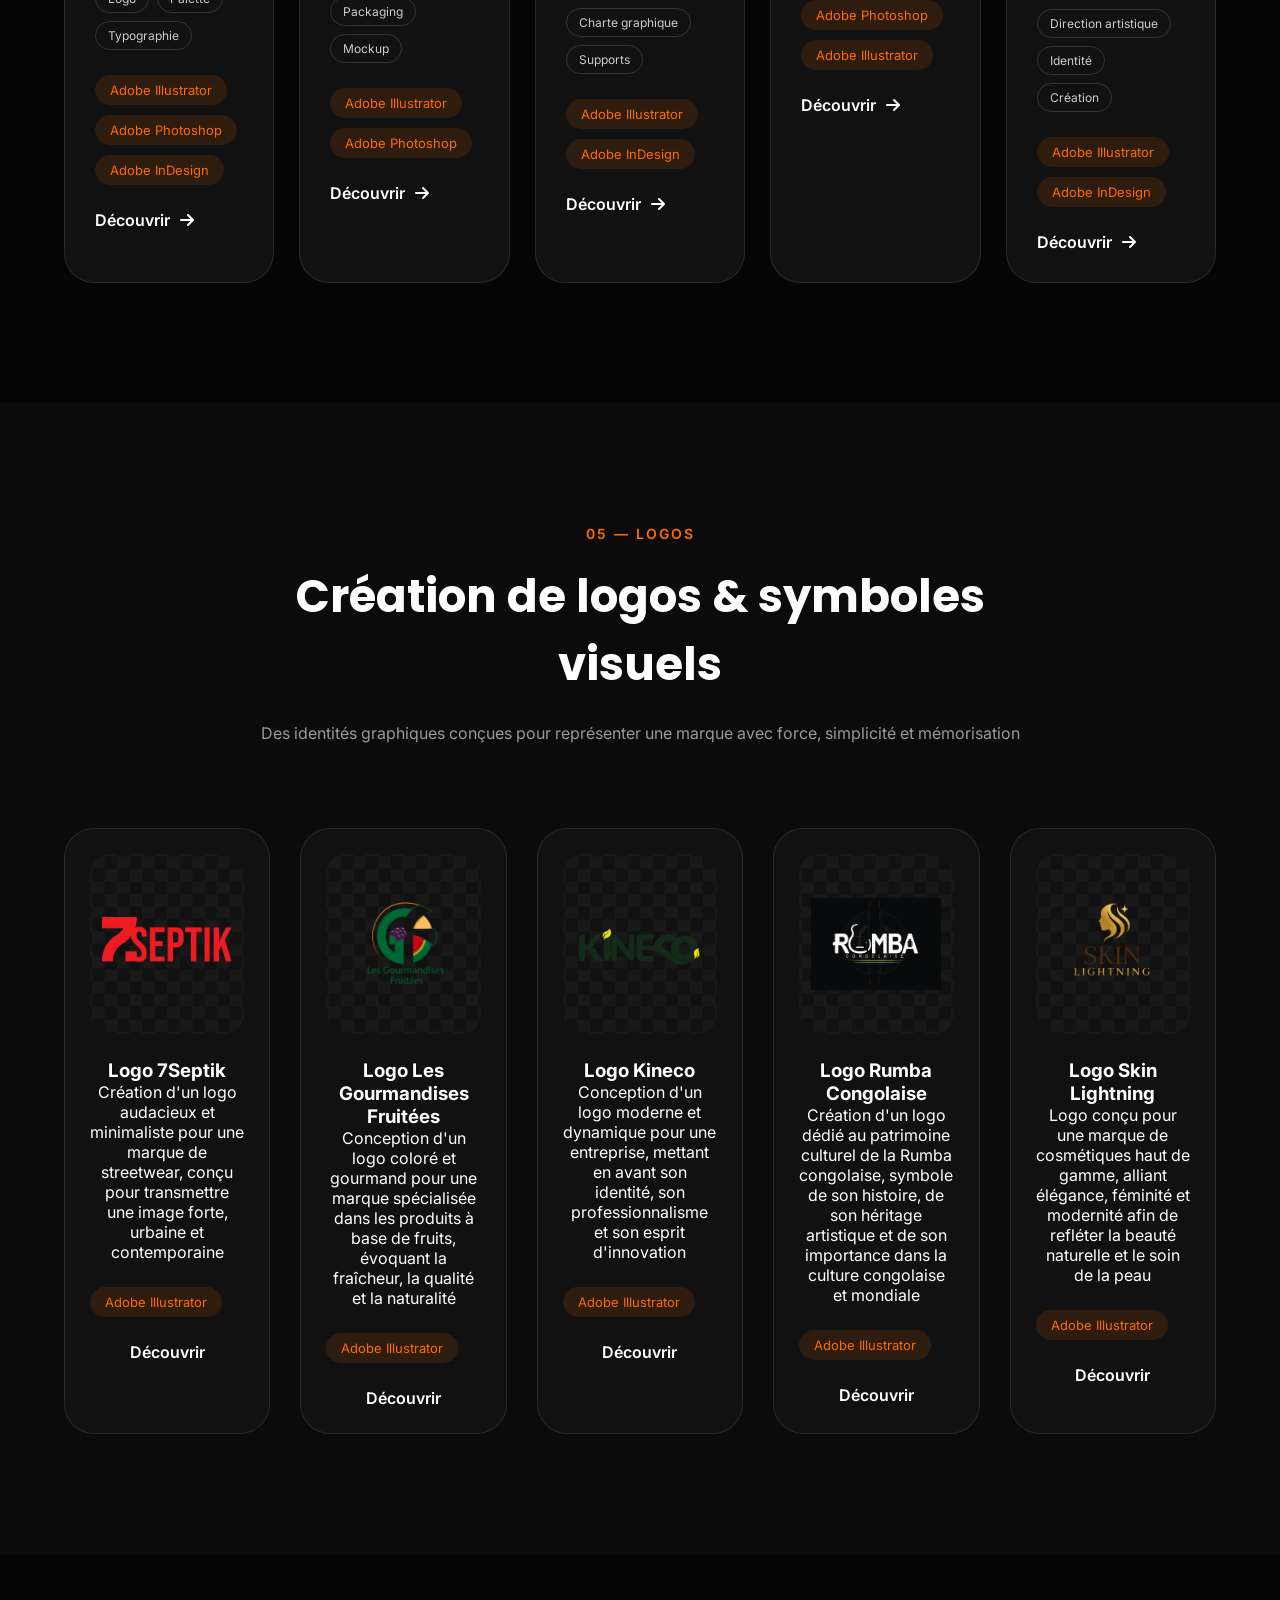
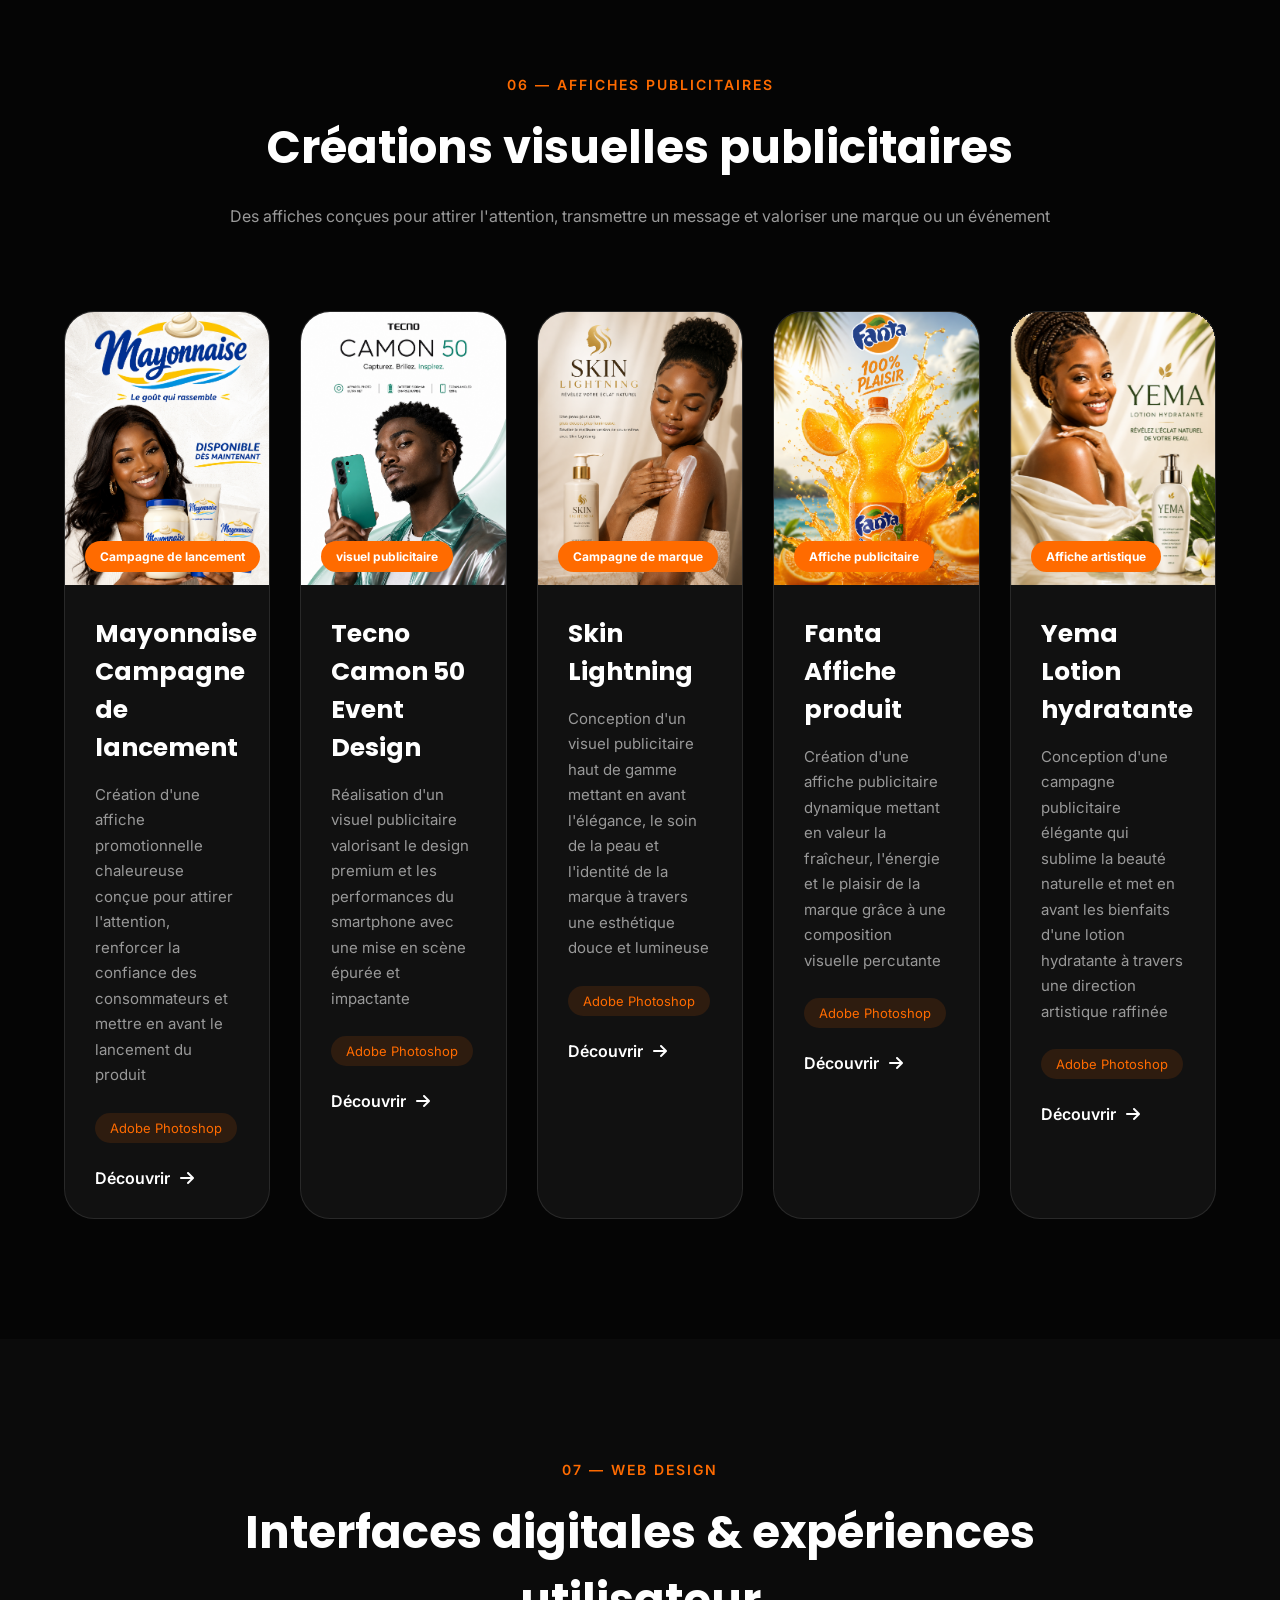
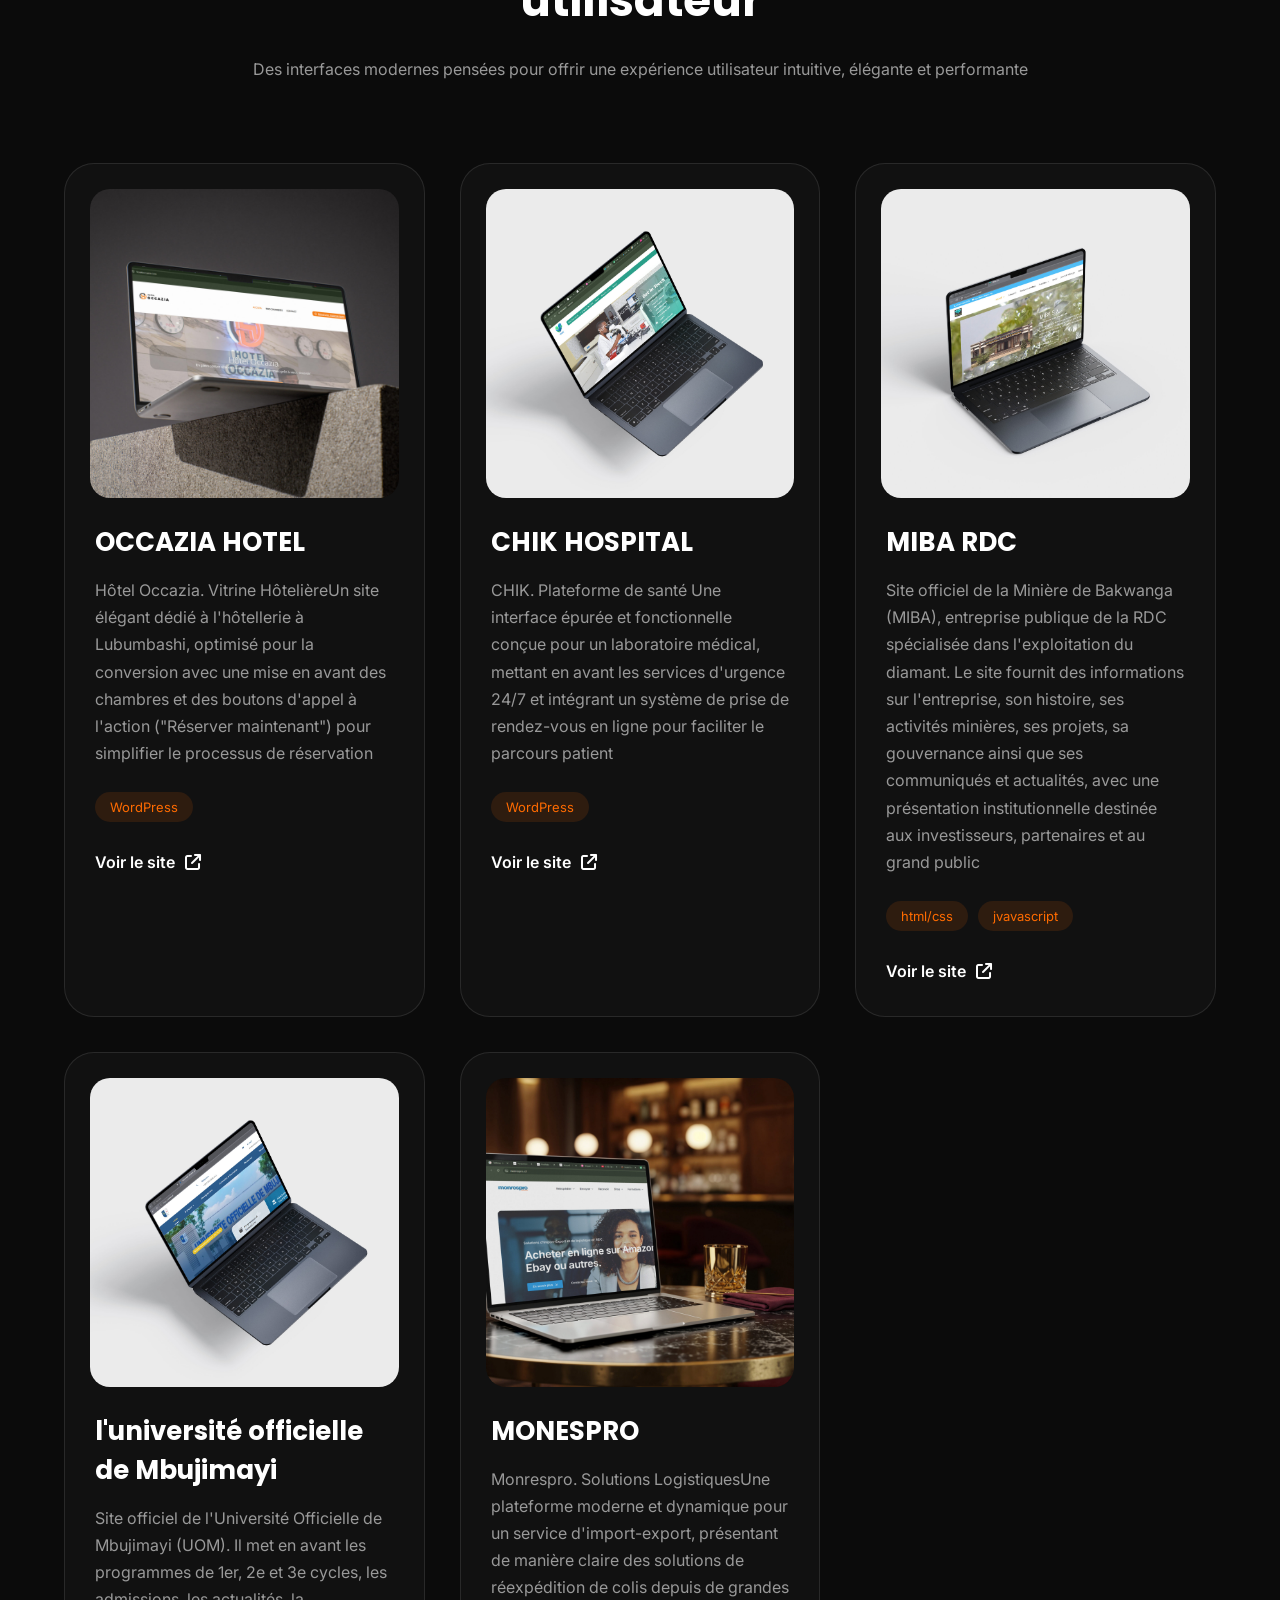
==== commit b7f921d3: "Update portfolio.html" ====
--- a/portfolio.html
+++ b/portfolio.html
@@ -1275,7 +1275,7 @@
 
 <h3>
 
-Publicité de Sanytol
+Publicité de Youzou 2
 
 </h3>
 
@@ -1283,8 +1283,7 @@
 
 <p>
 
-Une jeune femme prend conscience de la nécessité de se protéger contre les germes (notamment dans le contexte de la Covid-19). Elle se lave soigneusement les mains au lavabo en utilisant le savon liquide antibactérien Sanytol, puis ajuste son masque de protection. La planche se conclut sur un visuel publicitaire mettant en avant la gamme de savons liquides Sanytol et les gestes barrières
-
+Dans une ambiance festive, un groupe de jeunes profite pleinement de l'instant en dansant et en partageant un moment de convivialité. Pour rafraîchir l'atmosphère, un jeune homme ouvre un mini-réfrigérateur dévoilant des bouteilles de YouZou parfaitement fraîches. Le film se termine par un gros plan sur la bouteille, mettant en avant la fraîcheur irrésistible et le caractère pétillant de la boisson gazeuse au citron YouZou
 </p>
 
 
--- a/css/portfolio.css
+++ b/css/portfolio.css
@@ -2189,7 +2189,7 @@
 @media(max-width:1200px){
 
 
-.skills-grid{
+.skills-{
 
 
 grid-template-columns:
@@ -2304,8 +2304,9 @@
 
 
 .footer-grid{
-
-
+display: flex;
+justify-content: center
+    
 grid-template-columns:
 
 1fr;
@@ -2387,4 +2388,166 @@
 
 /* =====================================================
    FIN DU PORTFOLIO CSS COMPLET
-===================================================== */+===================================================== */
+
+
+
+/* =====================================================
+   FIX SPÉCIAL SMARTPHONES & iPHONES
+===================================================== */
+
+/* 1. CORRECTION DES ANIMATIONS SUR ÉCRANS TACTILES (iOS/Android) */
+@media (hover: none) {
+    /* On annule ou adoucit les effets de survol pour éviter qu'ils restent "bloqués" après un clic */
+    
+    /* Barre d'outils (Dock) */
+    .tools-bar .tool-item:hover {
+        transform: scale(1.05); /* Zoom très léger au lieu du gros bond */
+    }
+    .tool-item::after {
+        display: none !important; /* On cache le texte noir (infobulle) qui gêne au clic sur mobile */
+    }
+
+    /* Cartes Projets, Compétences et Logos */
+    .project-card:hover,
+    .skill-card:hover,
+    .process-card:hover {
+        transform: translateY(0); /* Annule le saut de la carte au clic */
+        box-shadow: none;
+    }
+    .project-card:hover .project-image img {
+        transform: scale(1); /* Annule le zoom de l'image au clic */
+    }
+    
+    /* Animation des logos 3D */
+    .logo-card:hover {
+        transform: translateY(0) rotateY(0); 
+    }
+    .logo-card:active {
+        /* L'effet de bordure orange s'active uniquement pendant que le doigt appuie */
+        border-color: #ff6b00; 
+    }
+    .logo-card:hover img {
+        transform: scale(1);
+        filter: none;
+    }
+}
+
+/* 2. ALIGNEMENT UNIFORME DES GRILLES SUR SMARTPHONE (Max 768px) */
+@media (max-width: 768px) {
+    
+    /* On aligne les illustrations et digital painting sur 1 colonne propre */
+    .illustration-grid,
+    .digital-grid,
+    .storyboard-grid {
+        grid-template-columns: 1fr;
+        gap: 25px;
+        padding: 0 15px; /* Marge pour ne pas coller aux bords de l'iPhone */
+    }
+
+    /* FIX CRITIQUE : Empêche les éléments .horizontal de casser l'écran sur mobile */
+    .illustration-grid .horizontal,
+    .digital-grid .horizontal,
+    .storyboard-grid .horizontal {
+        grid-column: 1 / -1 !important;
+    }
+
+    /* La grille des compétences s'aligne proprement sur 2 colonnes */
+    .skills-grid {
+        grid-template-columns: repeat(2, 1fr);
+        gap: 15px;
+        padding: 0 15px;
+    }
+    
+    /* On s'assure que les images des logos ne débordent pas de leur carte */
+    .skill-logo img {
+        max-width: 50px;
+        max-height: 50px;
+    }
+}
+
+/* 3. ALIGNEMENT POUR LES TOUT PETITS iPHONES (ex: iPhone SE - Max 428px) */
+@media (max-width: 428px) {
+    /* Pour que ce soit aligné "comme tous les autres", on passe tout en 1 seule colonne centrale */
+    .skills-grid {
+        grid-template-columns: 1fr;
+    }
+    
+    /* On réduit légèrement la taille de la carte compétence pour l'adapter à 1 colonne */
+    .skill-card {
+        padding: 20px 15px;
+        max-width: 280px;
+        margin: 0 auto; /* Centre la carte */
+        width: 100%;
+    }
+}
+
+
+/* =====================================================
+   OPTIMISATION SPÉCIFIQUE : TECNO, ITEL & ENTRÉE DE GAMME
+===================================================== */
+
+/* Cibler les écrans étroits (typiques des smartphones d'entrée de gamme - Max 380px) */
+@media (max-width: 380px) {
+    
+    /* 1. OPTIMISATION DES PERFORMANCES (Batterie et RAM) */
+    .logo-card {
+        /* Désactive l'animation flottante continue pour éviter les saccades sur les petits processeurs */
+        animation: none; 
+    }
+    
+    /* 2. GAIN D'ESPACE VITAL (Écrans de 360px) */
+    .portfolio-hero {
+        padding-top: 80px; /* Moins d'espace perdu en haut */
+        min-height: 50vh;
+    }
+    
+    .portfolio-hero h1 {
+        font-size: 26px; /* Évite que le texte ne se coupe ou prenne tout l'écran */
+    }
+    
+    .category-header h2 {
+        font-size: 24px;
+    }
+    
+    /* 3. ALIGNEMENT ET RÉDUCTION DES MARGES */
+    .skills-section, 
+    .portfolio-category, 
+    .process-section,
+    .webdesign-section {
+        padding: 40px 0; /* Réduit drastiquement les grands espaces vides verticaux */
+    }
+    
+    .project-content, 
+    .web-content {
+        padding: 15px; /* Laisse plus de place pour lire le texte sur un écran étroit */
+    }
+    
+    .project-content h3, 
+    .web-content h3 {
+        font-size: 18px;
+    }
+    
+    /* 4. FORCER LA COLONNE UNIQUE BIEN CENTRÉE */
+    .skills-grid,
+    .process-grid,
+    .illustration-grid,
+    .digital-grid,
+    .branding-grid,
+    .posters-grid {
+        grid-template-columns: 1fr !important;
+        gap: 15px;
+        padding: 0 10px; /* Marges latérales minimales pour ne pas toucher le bord du téléphone */
+    }
+
+    /* Ajustement de la barre d'outils pour qu'elle rentre sans déborder */
+    .tools-bar {
+        gap: 10px;
+        padding: 8px;
+    }
+    
+    .tool-item {
+        width: 45px;
+        height: 45px;
+    }
+}
